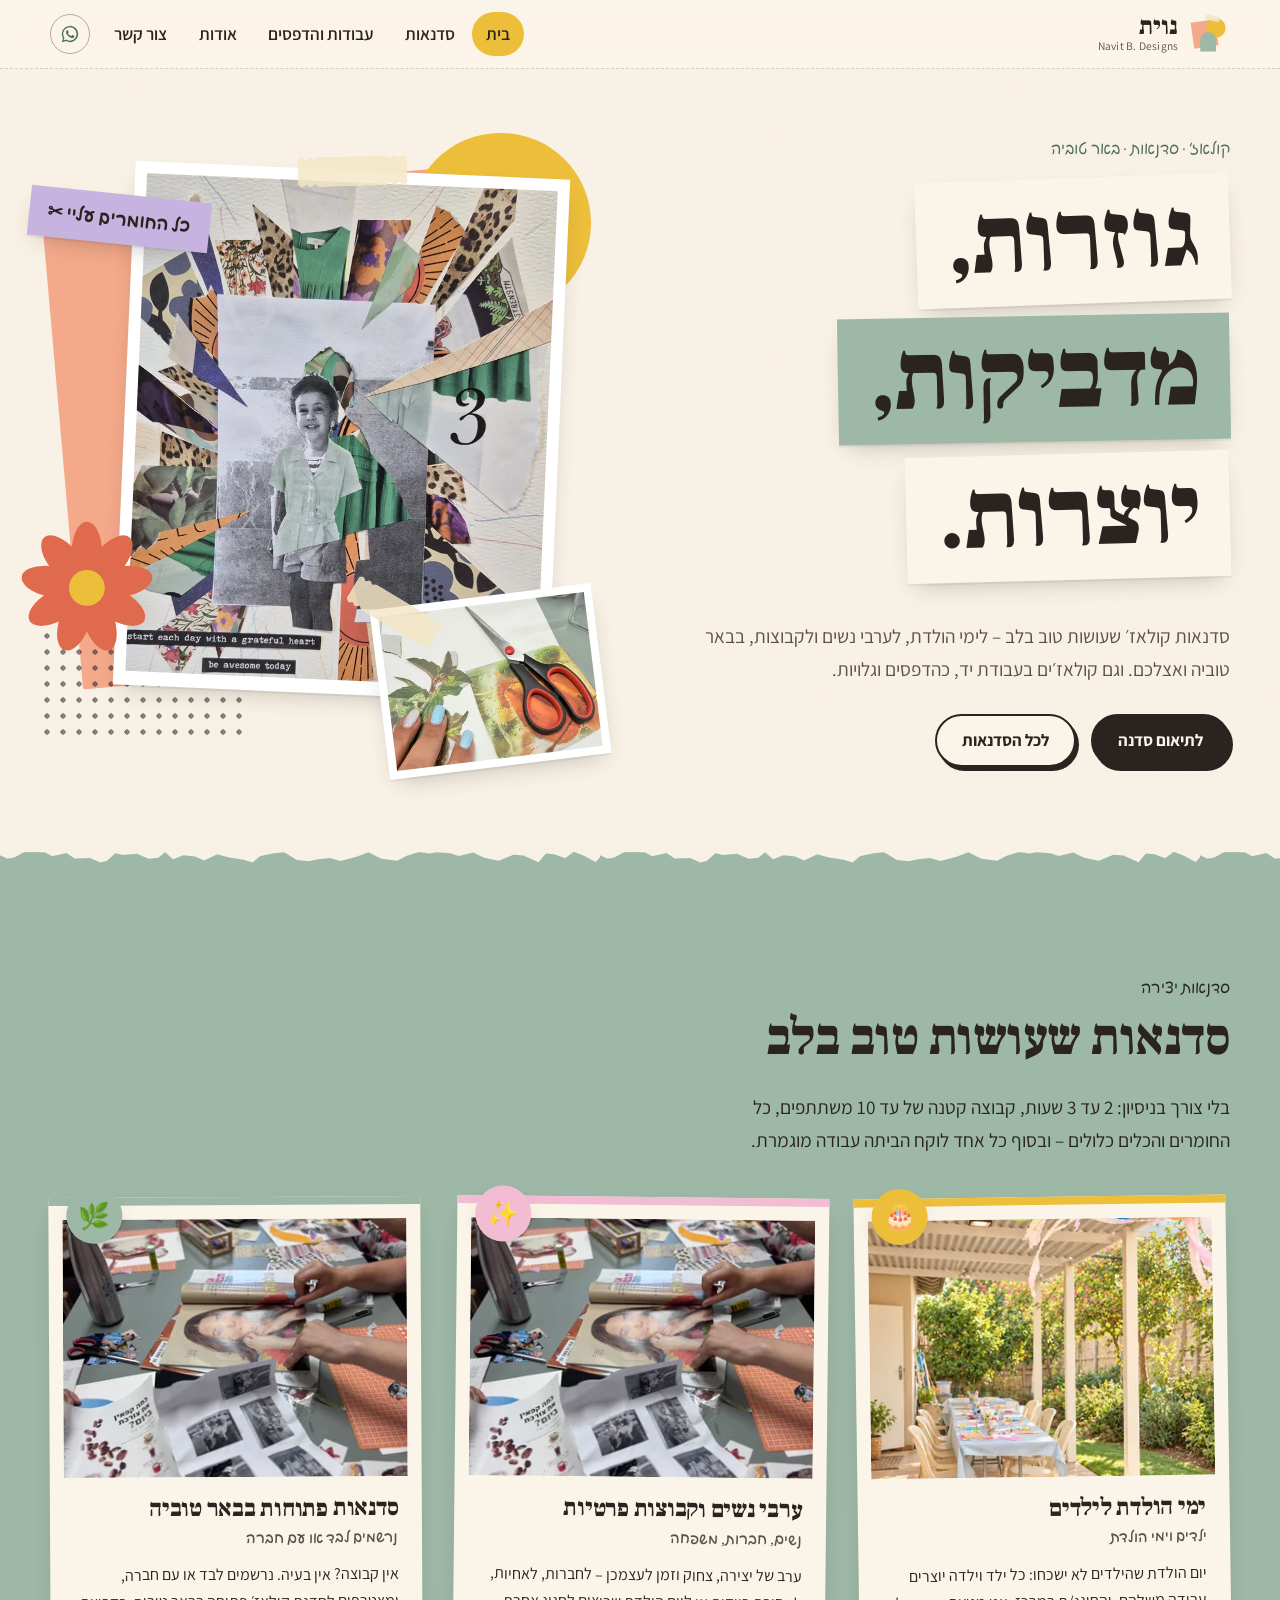
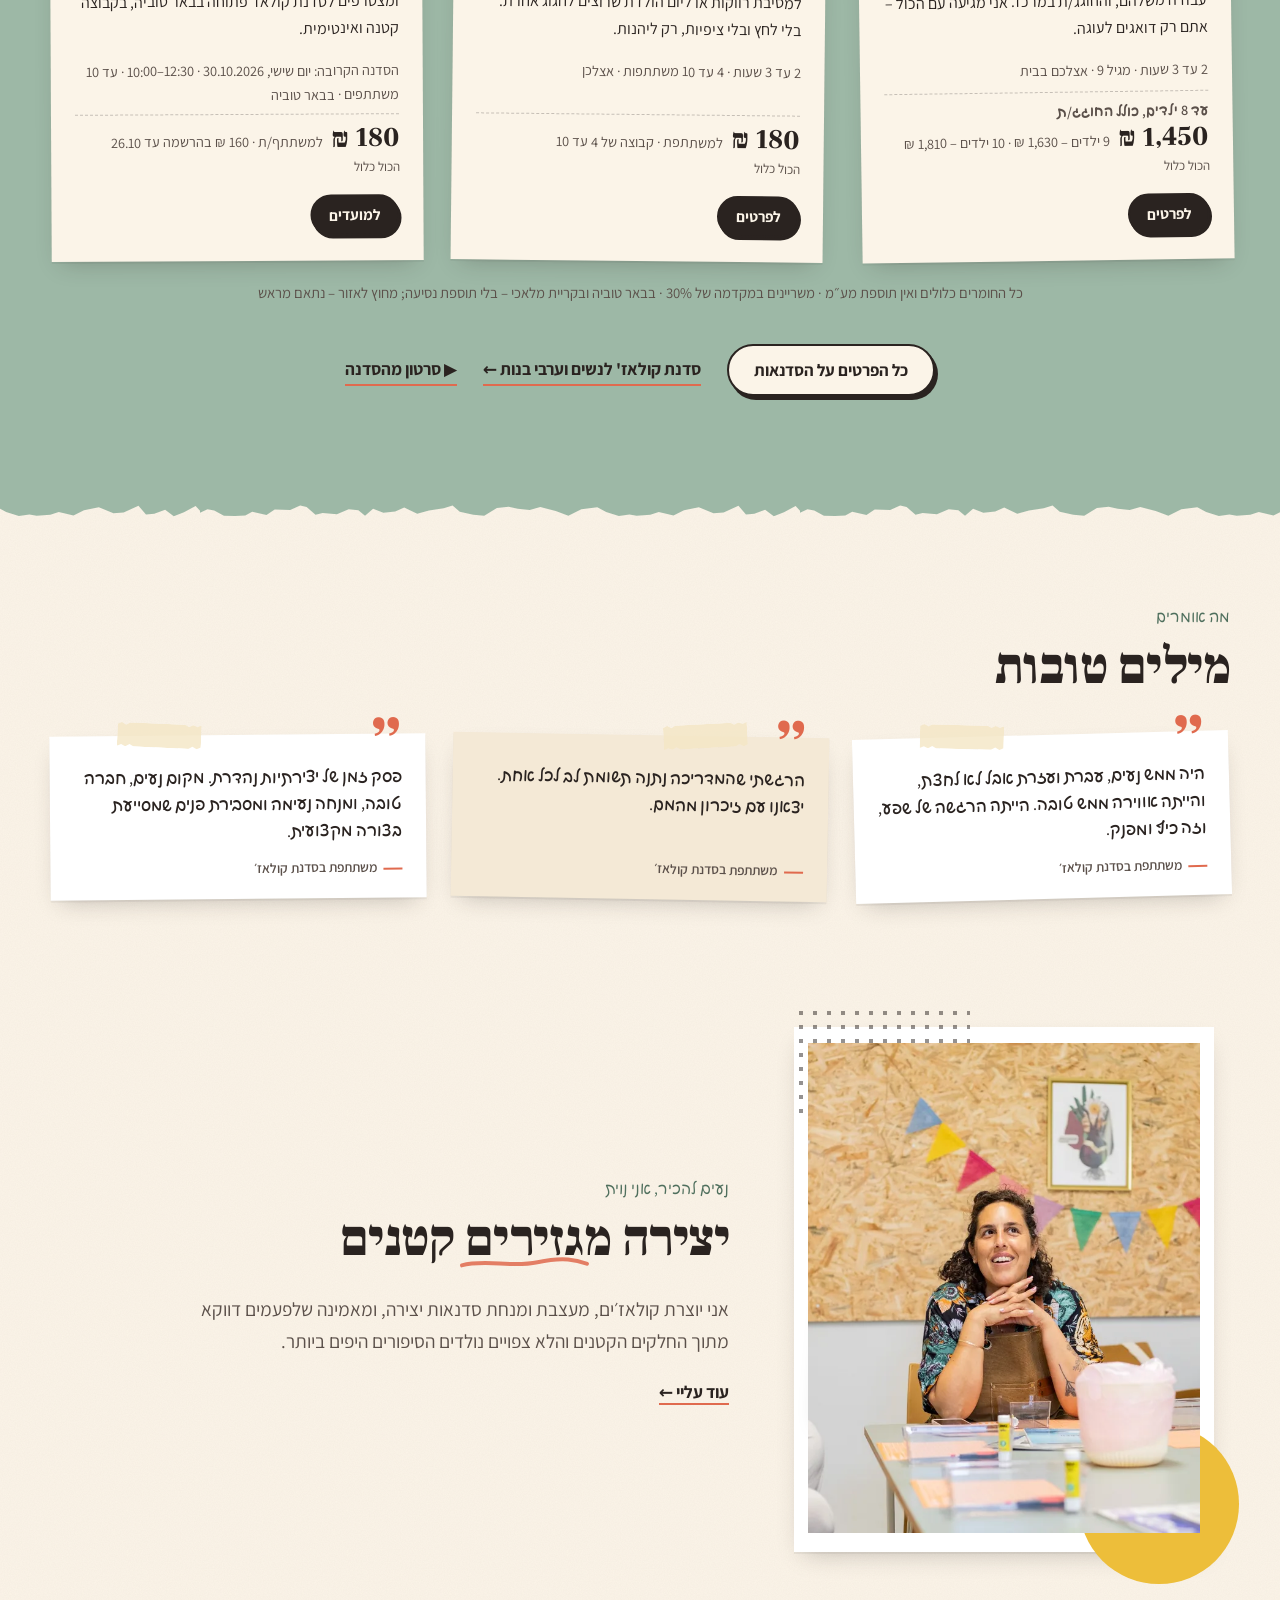
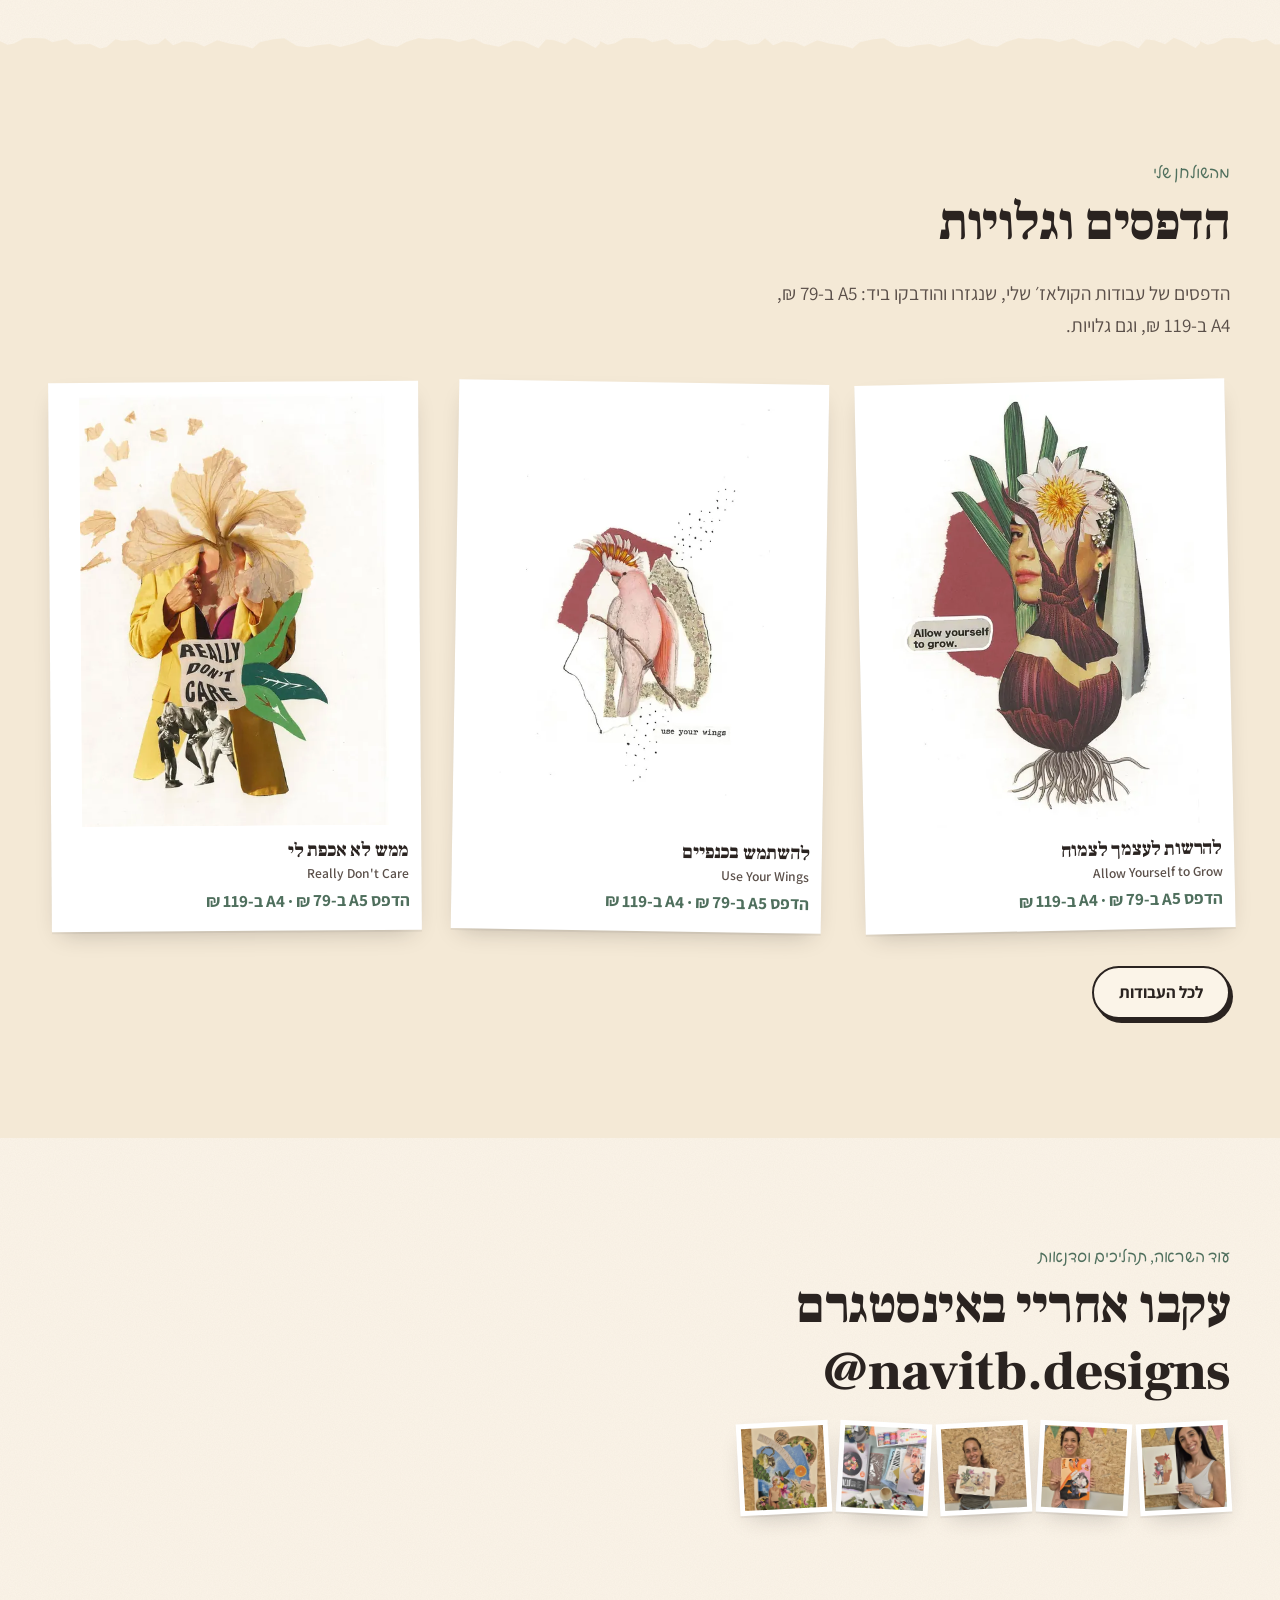
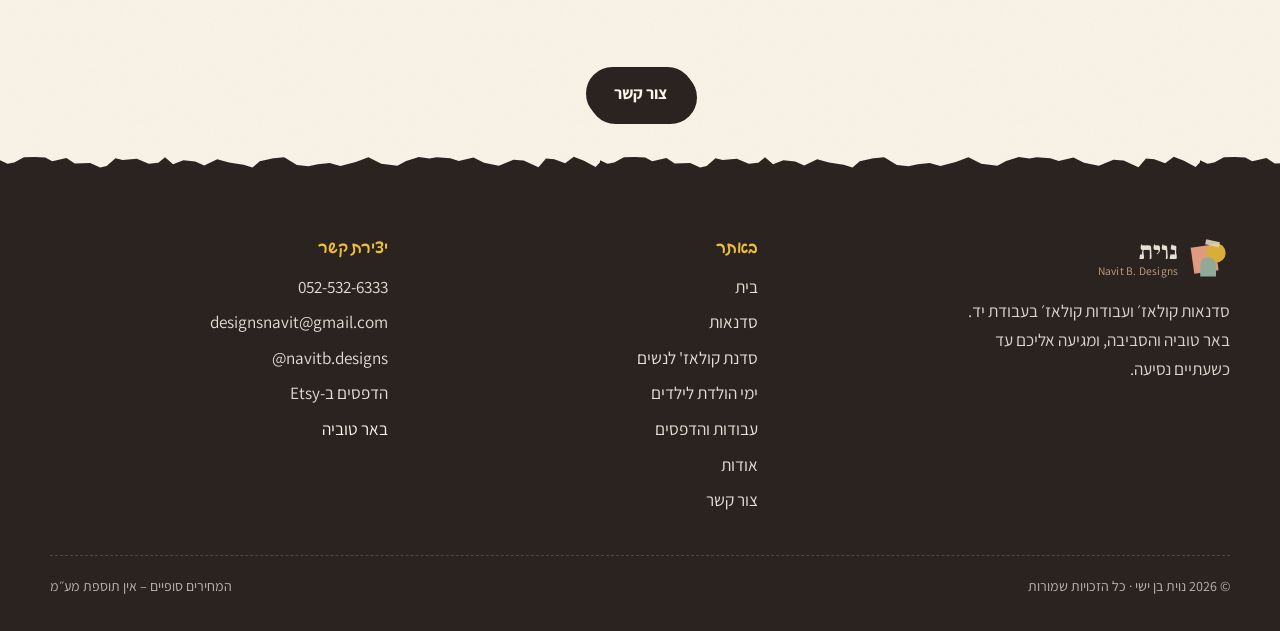
==== index.html @ cd5c0de1 "Workshops hub: remove voucher/how-it-works/testimonials/FAQ/where; breadcrumbs; slim index contact; " ====
<!doctype html>
<html lang="he" dir="rtl">
<head>
  <meta charset="utf-8">
  <meta name="viewport" content="width=device-width, initial-scale=1">
  <title>נוית – סדנאות קולאז׳ וקולאז׳ים בעבודת יד | באר טוביה</title>
  <meta name="description" content="סדנאות קולאז׳ לימי הולדת (מגיל 9), לערבי נשים ולקבוצות – בבאר טוביה או אצלכם, עד כשעתיים נסיעה. כל החומרים כלולים. וגם הדפסים של קולאז׳ים בעבודת יד.">
  <link rel="canonical" href="https://navitdesigns.co.il/">
  <meta name="theme-color" content="#FBF4E8">
  <meta property="og:type" content="website">
  <meta property="og:locale" content="he_IL">
  <meta property="og:site_name" content="נוית – Navit B. Designs">
  <meta property="og:title" content="נוית – סדנאות קולאז׳ וקולאז׳ים בעבודת יד | באר טוביה">
  <meta property="og:description" content="סדנאות קולאז׳ לימי הולדת (מגיל 9), לערבי נשים ולקבוצות – בבאר טוביה או אצלכם, עד כשעתיים נסיעה. כל החומרים כלולים. וגם הדפסים של קולאז׳ים בעבודת יד.">
  <meta property="og:url" content="https://navitdesigns.co.il/">
  <meta property="og:image" content="https://navitdesigns.co.il/images/og-workshops.jpg">
  <meta property="og:image:width" content="1200">
  <meta property="og:image:height" content="630">
  <meta property="og:image:alt" content="סדנת קולאז׳ של נוית">
  <meta name="twitter:card" content="summary_large_image">
  <meta name="twitter:title" content="נוית – סדנאות קולאז׳ וקולאז׳ים בעבודת יד | באר טוביה">
  <meta name="twitter:description" content="סדנאות קולאז׳ לימי הולדת (מגיל 9), לערבי נשים ולקבוצות – בבאר טוביה או אצלכם, עד כשעתיים נסיעה. כל החומרים כלולים. וגם הדפסים של קולאז׳ים בעבודת יד.">
  <meta name="twitter:image" content="https://navitdesigns.co.il/images/og-workshops.jpg">
  <link rel="icon" href="images/ui/favicon.svg" type="image/svg+xml">
  <link rel="icon" href="images/ui/favicon-32.png" type="image/png" sizes="32x32">
  <link rel="apple-touch-icon" href="images/ui/apple-touch-icon.png">
  <script>document.documentElement.className+=" js"</script>
  <link rel="preload" href="fonts/frank-ruhl-libre-hebrew-c75011.woff2" as="font" type="font/woff2" crossorigin>
  <link rel="preload" href="fonts/assistant-hebrew-27533b.woff2" as="font" type="font/woff2" crossorigin>
  <link rel="preload" as="image" type="image/webp" imagesrcset="images/workshops/women-workshop-action-480.webp 480w, images/workshops/women-workshop-action-800.webp 800w, images/workshops/women-workshop-action.webp 1080w" imagesizes="(max-width:880px) 80vw, 460px" fetchpriority="high">
  <link rel="stylesheet" href="styles.css">
  <script type="application/ld+json">{"@context":"https://schema.org","@graph":[{"@type":"LocalBusiness","@id":"https://navitdesigns.co.il/#business","name":"נוית – סדנאות קולאז׳ ויצירות בעבודת יד","alternateName":"Navit B. Designs","description":"סדנאות קולאז׳ לימי הולדת, לערבי נשים, לקבוצות ולארגונים, והדפסים של קולאז׳ים בעבודת יד. באר טוביה והסביבה.","url":"https://navitdesigns.co.il/","image":["https://navitdesigns.co.il/images/og-workshops.jpg","https://navitdesigns.co.il/images/og-image.jpg"],"logo":"https://navitdesigns.co.il/images/ui/apple-touch-icon.png","telephone":"+972525326333","email":"designsnavit@gmail.com","priceRange":"79 עד 1,810 ₪","currenciesAccepted":"ILS","address":{"@type":"PostalAddress","addressLocality":"באר טוביה","addressCountry":"IL"},"areaServed":[{"@type":"City","name":"באר טוביה"},{"@type":"City","name":"קריית מלאכי"},{"@type":"City","name":"אשדוד"},{"@type":"City","name":"גדרה"},{"@type":"City","name":"רחובות"}],"sameAs":["https://www.instagram.com/navitb.designs/","https://www.etsy.com/il-en/shop/NaviNavit"],"founder":{"@id":"https://navitdesigns.co.il/#navit"},"knowsLanguage":"he","hasOfferCatalog":{"@type":"OfferCatalog","name":"סדנאות קולאז׳","itemListElement":[{"@type":"Offer","itemOffered":{"@id":"https://navitdesigns.co.il/birthday.html#service"}},{"@type":"Offer","itemOffered":{"@id":"https://navitdesigns.co.il/women.html#service"}},{"@type":"Offer","itemOffered":{"@id":"https://navitdesigns.co.il/workshops.html#open-service"}},{"@type":"Offer","itemOffered":{"@id":"https://navitdesigns.co.il/workshops.html#orgs-service"}}]}},{"@type":"Person","@id":"https://navitdesigns.co.il/#navit","name":"נוית בן ישי","alternateName":"Navit ben Yishay","jobTitle":"אמנית קולאז׳ ומנחת סדנאות","worksFor":{"@id":"https://navitdesigns.co.il/#business"},"url":"https://navitdesigns.co.il/about.html","image":"https://navitdesigns.co.il/images/about/navit-portrait.jpg","alumniOf":{"@type":"CollegeOrUniversity","name":"HIT – המכון הטכנולוגי חולון"},"sameAs":["https://www.instagram.com/navitb.designs/","https://www.etsy.com/il-en/shop/NaviNavit"],"knowsAbout":["קולאז׳ אנלוגי","קולאז׳ בעבודת יד","סדנאות יצירה"],"address":{"@type":"PostalAddress","addressLocality":"באר טוביה","addressCountry":"IL"}},{"@type":"WebSite","@id":"https://navitdesigns.co.il/#website","url":"https://navitdesigns.co.il/","name":"נוית – סדנאות קולאז׳","inLanguage":"he","publisher":{"@id":"https://navitdesigns.co.il/#business"}}]}</script>
</head><body>
<a class="skip" href="#main">דילוג לתוכן</a>
<header class="site-header"><div class="wrap">
  <a class="logo" href="index.html"><svg class="logo-mark" viewBox="0 0 48 48" aria-hidden="true" focusable="false"><rect x="5" y="9" width="28" height="30" fill="#F4A98A" transform="rotate(-8 19 24)"/><circle cx="32" cy="17" r="11" fill="#EDBE3A"/><path d="M14 44V31a9 9 0 0 1 18 0v13z" fill="#9DB8A6"/><rect x="20" y="3" width="16" height="6" fill="rgba(244,231,198,.9)" transform="rotate(12 28 6)"/></svg><span class="logo-text">נוית<small>Navit B. Designs</small></span></a>
  <button class="menu-btn" type="button" aria-label="פתיחת תפריט" aria-expanded="false" aria-controls="nav"><span></span><span></span><span></span></button>
  <nav class="nav" id="nav" aria-label="ניווט ראשי">
    <a href="index.html" aria-current="page">בית</a>
    <a href="workshops.html">סדנאות</a>
    <a href="shop.html">עבודות והדפסים</a>
    <a href="about.html">אודות</a>
    <a href="contact.html">צור קשר</a>
    <a class="nav-wa" href="https://wa.me/972525326333?text=%D7%94%D7%99%D7%99%20%D7%A0%D7%95%D7%99%D7%AA%2C%20%D7%90%D7%A9%D7%9E%D7%97%20%D7%9C%D7%A4%D7%A8%D7%98%D7%99%D7%9D" target="_blank" rel="noopener" aria-label="וואטסאפ"><svg viewBox="0 0 32 32" aria-hidden="true" focusable="false"><path fill="currentColor" d="M16 3a13 13 0 0 0-11.2 19.6L3 29l6.6-1.7A13 13 0 1 0 16 3zm0 23.7c-2 0-4-.6-5.7-1.6l-.4-.2-3.9 1 1-3.8-.3-.4A10.7 10.7 0 1 1 16 26.7zm5.9-8c-.3-.2-1.9-.9-2.2-1s-.5-.2-.7.2-.8 1-1 1.2-.4.2-.7 0a8.8 8.8 0 0 1-4.4-3.8c-.3-.6.3-.5 1-1.7.1-.2 0-.4 0-.6l-1-2.4c-.3-.6-.5-.5-.7-.5h-.6a1.2 1.2 0 0 0-.9.4 3.7 3.7 0 0 0-1.1 2.7 6.4 6.4 0 0 0 1.3 3.4 14.7 14.7 0 0 0 5.6 5c2.1.9 2.9 1 4 .8.6-.1 1.9-.8 2.2-1.6s.3-1.4.2-1.6-.3-.2-.6-.4z"/></svg><span class="nav-wa-label">וואטסאפ</span></a>
  </nav>
</div></header>
<main id="main">

<section class="hero">
  <div class="wrap hero-grid">
    <div>
      <span class="kicker">קולאז׳ · סדנאות · באר טוביה</span>
      <h1><span class="cutout">גוזרות,</span><br><span class="cutout">מדביקות,</span><br><span class="cutout">יוצרות.</span><span class="sr-only"> – סדנאות קולאז׳ ויצירות בעבודת יד בבאר טוביה</span></h1>
      <p class="lead">סדנאות קולאז׳ שעושות טוב בלב – לימי הולדת, לערבי נשים ולקבוצות, בבאר טוביה ואצלכם. וגם קולאז׳ים בעבודת יד, כהדפסים וגלויות.</p>
      <div class="hero-ctas">
        <a class="btn" href="contact.html">לתיאום סדנה</a>
        <a class="btn btn-light" href="workshops.html">לכל הסדנאות</a>
      </div>
    </div>
    <div class="hero-art" aria-hidden="true">
      <span class="shape s-peach"></span><span class="shape s-circle"></span><span class="shape s-dots"></span>
      <div class="photo tape"><picture><source type="image/webp" srcset="images/photos/workshop-20-480.webp 384w, images/photos/workshop-20-800.webp 640w, images/photos/workshop-20.webp 1280w" sizes="(max-width:880px) 80vw, 460px"><img src="images/photos/workshop-20.webp" width="1280" height="1600" alt="קולאז׳ שנוצר בסדנה עם צילום ילדות וגזירי מגזינים" style="object-position:50% 30%" decoding="async" fetchpriority="high"></picture></div>
      <div class="photo2 tape tape-corner"><picture><source type="image/webp" srcset="images/photos/workshop-05-480.webp 360w, images/photos/workshop-05-800.webp 600w, images/photos/workshop-05.webp 1200w" sizes="220px"><img src="images/photos/workshop-05.webp" width="1200" height="1600" alt="" style="object-position:50% 50%" loading="lazy" decoding="async"></picture></div>
      <span class="note">כל החומרים עליי ✂</span>
      <svg class="flower" viewBox="0 0 100 100" aria-hidden="true" focusable="false"><g fill="#E06A4E"><ellipse cx="50" cy="24" rx="11" ry="22" transform="rotate(0 50 50)"/><ellipse cx="50" cy="24" rx="11" ry="22" transform="rotate(40 50 50)"/><ellipse cx="50" cy="24" rx="11" ry="22" transform="rotate(80 50 50)"/><ellipse cx="50" cy="24" rx="11" ry="22" transform="rotate(120 50 50)"/><ellipse cx="50" cy="24" rx="11" ry="22" transform="rotate(160 50 50)"/><ellipse cx="50" cy="24" rx="11" ry="22" transform="rotate(200 50 50)"/><ellipse cx="50" cy="24" rx="11" ry="22" transform="rotate(240 50 50)"/><ellipse cx="50" cy="24" rx="11" ry="22" transform="rotate(280 50 50)"/><ellipse cx="50" cy="24" rx="11" ry="22" transform="rotate(320 50 50)"/></g><circle cx="50" cy="50" r="13" fill="#EDBE3A"/></svg>
    </div>
  </div>
</section>

<section class="band-sage torn-top torn-bottom" aria-labelledby="ws-h">
  <div class="wrap">
    <div class="section-head">
      <span class="kicker kicker-ink">סדנאות יצירה</span>
      <h2 id="ws-h">סדנאות שעושות טוב בלב</h2>
      <p class="lead lead-ink">בלי צורך בניסיון: 2 עד 3 שעות, קבוצה קטנה של עד 10 משתתפים, כל החומרים והכלים כלולים – ובסוף כל אחד לוקח הביתה עבודה מוגמרת.</p>
    </div>
    <div class="ws-grid">
    <article class="ws-card reveal c-mustard" id="ws-kids">
      <span class="icon" aria-hidden="true">🎂</span>
      <div class="ws-img"><picture><source type="image/webp" srcset="images/photos/birthday-garden-480.webp 360w, images/photos/birthday-garden-800.webp 600w, images/photos/birthday-garden.webp 1086w" sizes="(max-width:980px) 92vw, 360px"><img src="images/photos/birthday-garden.webp" width="1086" height="1448" alt="שולחן יום הולדת ערוך בחצר עם בלונים, מוכן לסדנת קולאז׳" style="object-position:50% 50%" loading="lazy" decoding="async"></picture></div>
      <div class="ws-body"><h3>ימי הולדת לילדים</h3><div class="aud">ילדים וימי הולדת</div>
        <p>יום הולדת שהילדים לא ישכחו: כל ילד וילדה יוצרים עבודה משלהם, והחוגג/ת במרכז. אני מגיעה עם הכול – אתם רק דואגים לעוגה.</p>
        <div class="meta">2 עד 3 שעות · מגיל 9 · אצלכם בבית</div>
        <div class="price"><span class="pkg">עד 8 ילדים, כולל החוגג/ת</span><b>1,450 ₪</b><small>9 ילדים – 1,630 ₪ · 10 ילדים – 1,810 ₪</small><span class="final">הכול כלול</span></div>
        <div class="ws-actions"><a class="btn btn-sm" href="birthday.html">לפרטים</a></div>
      </div>
    </article>
    <article class="ws-card reveal c-pink" id="ws-women">
      <span class="icon" aria-hidden="true">✨</span>
      <div class="ws-img"><picture><source type="image/webp" srcset="images/photos/workshop-15-480.webp 360w, images/photos/workshop-15-800.webp 600w, images/photos/workshop-15.webp 1200w" sizes="(max-width:980px) 92vw, 360px"><img src="images/photos/workshop-15.webp" width="1200" height="1600" alt="ידיים רבות עובדות יחד סביב שולחן הסדנה" style="object-position:50% 50%" loading="lazy" decoding="async"></picture></div>
      <div class="ws-body"><h3>ערבי נשים וקבוצות פרטיות</h3><div class="aud">נשים, חברות, משפחה</div>
        <p>ערב של יצירה, צחוק וזמן לעצמכן – לחברות, לאחיות, למסיבת רווקות או ליום הולדת שרוצים לחגוג אחרת. בלי לחץ ובלי ציפיות, רק ליהנות.</p>
        <div class="meta">2 עד 3 שעות · 4 עד 10 משתתפות · אצלכן</div>
        <div class="price"><b>180 ₪</b><small>למשתתפת · קבוצה של 4 עד 10</small><span class="final">הכול כלול</span></div>
        <div class="ws-actions"><a class="btn btn-sm" href="women.html">לפרטים</a></div>
      </div>
    </article>
    <article class="ws-card reveal c-sage" id="ws-open">
      <span class="icon" aria-hidden="true">🌿</span>
      <div class="ws-img"><picture><source type="image/webp" srcset="images/photos/workshop-15-480.webp 360w, images/photos/workshop-15-800.webp 600w, images/photos/workshop-15.webp 1200w" sizes="(max-width:980px) 92vw, 360px"><img src="images/photos/workshop-15.webp" width="1200" height="1600" alt="ידיים רבות עובדות יחד סביב שולחן הסדנה" style="object-position:50% 50%" loading="lazy" decoding="async"></picture></div>
      <div class="ws-body"><h3>סדנאות פתוחות בבאר טוביה</h3><div class="aud">נרשמים לבד או עם חברה</div>
        <p>אין קבוצה? אין בעיה. נרשמים לבד או עם חברה, ומצטרפים לסדנת קולאז׳ פתוחה בבאר טוביה, בקבוצה קטנה ואינטימית.</p>
        <div class="meta">הסדנה הקרובה: יום שישי, 30.10.2026 · <span dir="ltr">10:00–12:30</span> · עד 10 משתתפים · בבאר טוביה</div>
        <div class="price"><b>180 ₪</b><small>למשתתף/ת · 160 ₪ בהרשמה עד 26.10</small><span class="final">הכול כלול</span></div>
        <div class="ws-actions"><a class="btn btn-sm" href="workshops.html#dates">למועדים</a></div>
      </div>
    </article>
    </div>
    <p class="fine lead-ink center">כל החומרים כלולים ואין תוספת מע״מ · משריינים במקדמה של 30% · בבאר טוביה ובקריית מלאכי – בלי תוספת נסיעה; מחוץ לאזור – נתאם מראש</p>
    <p class="center-cta"><a class="btn btn-light" href="workshops.html">כל הפרטים על הסדנאות</a> <a class="link" href="women.html">סדנת קולאז' לנשים וערבי בנות ←</a> <a class="link" href="workshops.html#video">▶ סרטון מהסדנה</a></p>
  </div>
</section>

<section class="quotes-sec" aria-labelledby="quotes-h"><div class="wrap"><div class="section-head"><span class="kicker">מה אומרים</span><h2 id="quotes-h">מילים טובות</h2></div>
  <div class="quotes"><figure class="quote reveal"><blockquote><p>היה ממש נעים, עברת ועזרת אבל לא לחצת, והייתה אווירה ממש טובה. הייתה הרגשה של שפע, וזה כיף ומפנק.</p></blockquote><figcaption>משתתפת בסדנת קולאז׳</figcaption></figure><figure class="quote reveal"><blockquote><p>הרגשתי שהמדריכה נתנה תשומת לב לכל אחת. יצאנו עם זיכרון מהמם.</p></blockquote><figcaption>משתתפת בסדנת קולאז׳</figcaption></figure><figure class="quote reveal"><blockquote><p>פסק זמן של יצירתיות נהדרת. מקום נעים, חברה טובה, ומנחה נעימה ומסבירת פנים שמסייעת בצורה מקצועית.</p></blockquote><figcaption>משתתפת בסדנת קולאז׳</figcaption></figure></div></div></section>

<section aria-labelledby="about-h">
  <div class="wrap about-grid">
    <div class="portrait has-art reveal"><i class="p-dots"></i><i class="p-cut"></i><picture><source type="image/webp" srcset="images/about/navit-portrait-workshop-480.webp 384w, images/about/navit-portrait-workshop-800.webp 640w, images/about/navit-portrait-workshop.webp 853w" sizes="(max-width:880px) 80vw, 400px"><img src="images/about/navit-portrait-workshop.webp" width="853" height="1066" alt="נוית בן ישי, אמנית קולאז׳ ומנחת סדנאות, מחייכת ליד שולחן הסדנה" style="object-position:50% 30%" loading="lazy" decoding="async"></picture></div>
    <div class="reveal">
      <span class="kicker">נעים להכיר, אני נוית</span>
      <h2 id="about-h">יצירה מ<span class="scribble">גזירים</span> קטנים</h2>
      <p class="lead">אני יוצרת קולאז׳ים, מעצבת ומנחת סדנאות יצירה, ומאמינה שלפעמים דווקא מתוך החלקים הקטנים והלא צפויים נולדים הסיפורים היפים ביותר.</p>
      <a class="link" href="about.html">עוד עליי ←</a>
    </div>
  </div>
</section>

<section class="band torn-top" aria-labelledby="works-h">
  <div class="wrap">
    <div class="section-head">
      <span class="kicker">מהשולחן שלי</span>
      <h2 id="works-h">הדפסים וגלויות</h2>
      <p class="lead">הדפסים של עבודות הקולאז׳ שלי, שנגזרו והודבקו ביד: <span class="pp">A5 ב-79 ₪</span>, <span class="pp">A4 ב-119 ₪</span>, וגם גלויות.</p>
    </div>
    <div class="works-grid">
      <a class="work reveal" href="images/works/allow-yourself-to-grow.jpg" data-i="0" aria-haspopup="dialog">
        <div class="work-img"><picture><source type="image/webp" srcset="images/works/allow-yourself-to-grow-480.webp 480w, images/works/allow-yourself-to-grow-800.webp 800w, images/works/allow-yourself-to-grow.webp 981w" sizes="(max-width:600px) 44vw, (max-width:900px) 45vw, 360px"><img src="images/works/allow-yourself-to-grow.jpg" width="981" height="1400" alt="קולאז׳ בעבודת יד של נוית – „להרשות לעצמך לצמוח“ (Allow Yourself to Grow)" loading="lazy" decoding="async"></picture></div>
        <div class="work-meta"><h3 class="work-title">להרשות לעצמך לצמוח</h3><span class="work-en" dir="ltr" lang="en">Allow Yourself to Grow</span>
          <span class="work-price">הדפס <span class="pp">A5 ב-79 ₪</span> · <span class="pp">A4 ב-119 ₪</span></span></div>
      </a>
      <a class="work reveal" href="images/works/use-your-wings.jpg" data-i="1" aria-haspopup="dialog">
        <div class="work-img"><picture><source type="image/webp" srcset="images/works/use-your-wings-480.webp 480w, images/works/use-your-wings-800.webp 800w, images/works/use-your-wings.webp 999w" sizes="(max-width:600px) 44vw, (max-width:900px) 45vw, 360px"><img src="images/works/use-your-wings.jpg" width="999" height="1400" alt="קולאז׳ בעבודת יד של נוית – „להשתמש בכנפיים“ (Use Your Wings)" loading="lazy" decoding="async"></picture></div>
        <div class="work-meta"><h3 class="work-title">להשתמש בכנפיים</h3><span class="work-en" dir="ltr" lang="en">Use Your Wings</span>
          <span class="work-price">הדפס <span class="pp">A5 ב-79 ₪</span> · <span class="pp">A4 ב-119 ₪</span></span></div>
      </a>
      <a class="work reveal" href="images/works/really-dont-care.jpg" data-i="2" aria-haspopup="dialog">
        <div class="work-img"><picture><source type="image/webp" srcset="images/works/really-dont-care-480.webp 480w, images/works/really-dont-care-800.webp 800w, images/works/really-dont-care.webp 994w" sizes="(max-width:600px) 44vw, (max-width:900px) 45vw, 360px"><img src="images/works/really-dont-care.jpg" width="994" height="1400" alt="קולאז׳ בעבודת יד של נוית – „ממש לא אכפת לי“ (Really Don&#39;t Care)" loading="lazy" decoding="async"></picture></div>
        <div class="work-meta"><h3 class="work-title">ממש לא אכפת לי</h3><span class="work-en" dir="ltr" lang="en">Really Don&#39;t Care</span>
          <span class="work-price">הדפס <span class="pp">A5 ב-79 ₪</span> · <span class="pp">A4 ב-119 ₪</span></span></div>
      </a>
    </div>
    <p class="cta-row"><a class="btn btn-light" href="shop.html">לכל העבודות</a></p>
  </div>
</section>

<section aria-labelledby="ig-h">
  <div class="wrap ig">
    <div>
      <span class="kicker">עוד השראה, תהליכים וסדנאות</span>
      <h2 id="ig-h" style="margin-bottom:.2em">עקבו אחריי באינסטגרם</h2>
      <a class="ig-handle" href="https://www.instagram.com/navitb.designs/" target="_blank" rel="noopener">@navitb.designs</a>
      <div class="ig-strip" aria-hidden="true"><div><img src="images/photos/workshop-01-480.webp" alt="" width="92" height="92" loading="lazy" decoding="async"></div><div><img src="images/photos/workshop-21-480.webp" alt="" width="92" height="92" loading="lazy" decoding="async"></div><div><img src="images/photos/workshop-12-480.webp" alt="" width="92" height="92" loading="lazy" decoding="async"></div><div><img src="images/photos/workshop-09-480.webp" alt="" width="92" height="92" loading="lazy" decoding="async"></div><div><img src="images/photos/workshop-22-480.webp" alt="" width="92" height="92" loading="lazy" decoding="async"></div></div>
    </div>
  </div>
</section>

</main>
<p class="fine center" style="padding-block:2rem"><a class="btn" href="contact.html">צור קשר</a></p>
<script type="application/json" id="works-data">[{"t":"להרשות לעצמך לצמוח","en":"Allow Yourself to Grow","d":"אישה שהופכת לפרח לבן גדול, עם שורשים שיורדים מפקעת אדומה. תזכורת שאפשר להיות מושרשים ולפרוח בו־זמנית.","m":"תצלום וינטג׳, איור בוטני של פרח, צבעי מים","alt":"קולאז׳ בעבודת יד של נוית – „להרשות לעצמך לצמוח“ (Allow Yourself to Grow)","src":"images/works/allow-yourself-to-grow.jpg","set":"images/works/allow-yourself-to-grow-480.webp 480w, images/works/allow-yourself-to-grow-800.webp 800w, images/works/allow-yourself-to-grow.webp 981w","w":981,"h":1400},{"t":"להשתמש בכנפיים","en":"Use Your Wings","d":"קקדו ורוד על ענף, בין גזרי צבעי מים בבורדו ובירוק מרווה. דחיפה עדינה לפרוש כנפיים.","m":"איור ציפור, צבעי מים, נייר","alt":"קולאז׳ בעבודת יד של נוית – „להשתמש בכנפיים“ (Use Your Wings)","src":"images/works/use-your-wings.jpg","set":"images/works/use-your-wings-480.webp 480w, images/works/use-your-wings-800.webp 800w, images/works/use-your-wings.webp 999w","w":999,"h":1400},{"t":"ממש לא אכפת לי","en":"Really Don't Care","d":"אישה בבגד צהוב, הפנים מוסתרות מאחורי פרחים מיובשים ועלים טרופיים. חגיגה של שחרור מדעות של אחרים.","m":"תצלום, פרחים מיובשים, עלים טרופיים, נייר וינטג׳","alt":"קולאז׳ בעבודת יד של נוית – „ממש לא אכפת לי“ (Really Don't Care)","src":"images/works/really-dont-care.jpg","set":"images/works/really-dont-care-480.webp 480w, images/works/really-dont-care-800.webp 800w, images/works/really-dont-care.webp 994w","w":994,"h":1400},{"t":"לסמוך על הרעיונות המשוגעים","en":"Trust Your Crazy Ideas","d":"ילדה וינטג׳ מאושרת מחזיקה זוג נעליים ענקיות. הזמנה קטנה לקחת סיכון יצירתי.","m":"תצלום וינטג׳, נייר צבעוני קרוע, קבלות ונייר וינטג׳","alt":"קולאז׳ בעבודת יד של נוית – „לסמוך על הרעיונות המשוגעים“ (Trust Your Crazy Ideas)","src":"images/works/trust-your-crazy-ideas.jpg","set":"images/works/trust-your-crazy-ideas-480.webp 480w, images/works/trust-your-crazy-ideas-800.webp 800w, images/works/trust-your-crazy-ideas.webp 986w","w":986,"h":1400},{"t":"איזה חיים יפים","en":"What a Beautiful Life","d":"אישה צעירה לצד איורי פטריות וינטג׳ ובול דואר ישן, בגוונים טבעיים. היופי שביומיום.","m":"תצלום, איורי פטריות וינטג׳, בול דואר ישן, צבעי מים","alt":"קולאז׳ בעבודת יד של נוית – „איזה חיים יפים“ (What a Beautiful Life)","src":"images/works/what-a-beautiful-life.jpg","set":"images/works/what-a-beautiful-life-480.webp 480w, images/works/what-a-beautiful-life-800.webp 800w, images/works/what-a-beautiful-life.webp 1004w","w":1004,"h":1400},{"t":"להתחיל לעשות את מה שאוהבים","en":"Start Doing Things You Love","d":"אישה בשמלה ירוקה צועדת על נייר משבצות, בין דבורים ופרחים. דחיפה ברורה להפסיק לחכות.","m":"תצלום וינטג׳, נייר משבצות, איורי דבורים ופרחים, צבעי מים","alt":"קולאז׳ בעבודת יד של נוית – „להתחיל לעשות את מה שאוהבים“ (Start Doing Things You Love)","src":"images/works/start-doing-things-you-love.jpg","set":"images/works/start-doing-things-you-love-480.webp 480w, images/works/start-doing-things-you-love-800.webp 800w, images/works/start-doing-things-you-love.webp 1053w","w":1053,"h":1400},{"t":"רגעים נפלאים","en":"Wonderful Moments","d":"דמות וינטג׳ עם ראש של עלה־פרח, יושבת על חצי עיגול שנגזר ממפה ישנה. על האטה ועל לשים לב לרגע.","m":"תצלום וינטג׳, מפה ישנה, עלים, צבעי מים","alt":"קולאז׳ בעבודת יד של נוית – „רגעים נפלאים“ (Wonderful Moments)","src":"images/works/wonderful-moments.jpg","set":"images/works/wonderful-moments-480.webp 480w, images/works/wonderful-moments-800.webp 800w, images/works/wonderful-moments-1200.webp 1200w, images/works/wonderful-moments.webp 1400w","w":1400,"h":990},{"t":"דברים טובים עומדים לקרות","en":"Good Things Are Going to Happen","d":"ילדה וינטג׳ עם נורה ואיור בוטני, עומדת על פרח לוטוס. קמע קטן להתחלות חדשות.","m":"תצלום וינטג׳, איורים בוטניים, נייר","alt":"קולאז׳ בעבודת יד של נוית – „דברים טובים עומדים לקרות“ (Good Things Are Going to Happen)","src":"images/works/good-things-are-going-to-happen.jpg","set":"images/works/good-things-are-going-to-happen-480.webp 480w, images/works/good-things-are-going-to-happen-800.webp 800w, images/works/good-things-are-going-to-happen.webp 1026w","w":1026,"h":1400},{"t":"לא לשכוח לעוף","en":"Don't Forget to Fly","d":"אישה עם כנפיים של עלי כותרת פוגשת ציפור אקזוטית על רקע שמיים כחולים. תזכורת עליזה לכנפיים שלנו.","m":"תצלום וינטג׳, איורי ציפורים וצמחים, צבעי מים","alt":"קולאז׳ בעבודת יד של נוית – „לא לשכוח לעוף“ (Don't Forget to Fly)","src":"images/works/dont-forget-to-fly.jpg","set":"images/works/dont-forget-to-fly-480.webp 480w, images/works/dont-forget-to-fly-800.webp 800w, images/works/dont-forget-to-fly-1200.webp 1200w, images/works/dont-forget-to-fly.webp 1400w","w":1400,"h":932}]</script>
<footer class="site-footer"><div class="wrap"><div class="foot-grid">
  <div><a class="logo" href="index.html"><svg class="logo-mark" viewBox="0 0 48 48" aria-hidden="true" focusable="false"><rect x="5" y="9" width="28" height="30" fill="#F4A98A" transform="rotate(-8 19 24)"/><circle cx="32" cy="17" r="11" fill="#EDBE3A"/><path d="M14 44V31a9 9 0 0 1 18 0v13z" fill="#9DB8A6"/><rect x="20" y="3" width="16" height="6" fill="rgba(244,231,198,.9)" transform="rotate(12 28 6)"/></svg><span class="logo-text">נוית<small>Navit B. Designs</small></span></a>
    <p class="foot-about">סדנאות קולאז׳ ועבודות קולאז׳ בעבודת יד. באר טוביה והסביבה, ומגיעה אליכם עד כשעתיים נסיעה.</p></div>
  <div><p class="foot-h">באתר</p><ul>
    <li><a href="index.html">בית</a></li>
    <li><a href="workshops.html">סדנאות</a></li>
    <li><a href="women.html">סדנת קולאז' לנשים</a></li>
    <li><a href="birthday.html">ימי הולדת לילדים</a></li>
    <li><a href="shop.html">עבודות והדפסים</a></li>
    <li><a href="about.html">אודות</a></li>
    <li><a href="contact.html">צור קשר</a></li></ul></div>
  <div><p class="foot-h">יצירת קשר</p><ul>
    <li><a href="tel:+972525326333" dir="ltr">052-532-6333</a></li>
    <li><a href="mailto:designsnavit@gmail.com" dir="ltr">designsnavit@gmail.com</a></li>
    <li><a href="https://www.instagram.com/navitb.designs/" target="_blank" rel="noopener" dir="ltr">@navitb.designs</a></li>
    <li><a href="https://www.etsy.com/il-en/shop/NaviNavit" target="_blank" rel="noopener">הדפסים ב-Etsy</a></li>
    <li>באר טוביה</li></ul></div>
</div><div class="fineprint"><span>© 2026 נוית בן ישי · כל הזכויות שמורות</span><span>המחירים סופיים – אין תוספת מע״מ</span></div></div></footer>
<dialog class="modal lightbox" id="work-modal" aria-labelledby="lb-title">
  <button class="modal-close" type="button" aria-label="סגירה">×</button>
  <div class="modal-grid">
    <div class="lb-media">
      <img class="lb-img" src="data:," alt="" width="800" height="1000">
      <button class="lb-nav lb-prev" type="button" aria-label="לעבודה הקודמת">›</button>
      <button class="lb-nav lb-next" type="button" aria-label="לעבודה הבאה">‹</button>
    </div>
    <div class="modal-body">
      <p class="lb-count" aria-live="polite"></p>
      <h2 id="lb-title" class="lb-title"></h2>
      <p class="work-en lb-en" dir="ltr" lang="en"></p>
      <p class="lb-desc"></p>
      <dl>
        <dt>הדפסים</dt><dd><span class="pp">A5 ב-79 ₪</span> · <span class="pp">A4 ב-119 ₪</span> · וגם גלויה</dd>
        <dt>העבודה</dt><dd class="lb-mat"></dd>
      </dl>
      <div class="lb-actions">
        <a class="btn" href="https://www.etsy.com/il-en/shop/NaviNavit" target="_blank" rel="noopener">Etsy</a>
        <a class="link lb-contact" href="contact.html">לשאלה או הזמנה מיוחדת</a>
      </div>
      <p class="lb-ship">משלוח לכל העולם דרך Etsy</p>
    </div>
  </div>
</dialog>
<script src="main.js" defer></script>
</body>
</html>
---- styles.css ----
/* =====================================================================
   styles.css – העיצוב של האתר. בדרך כלל אין צורך לגעת כאן.
   צבעים: אפשר לשנות בקלות במשתנים למטה (:root).
   הפלטה לקוחה מהסדנה עצמה: השולחן הירוק-מרווה, משטחי החיתוך באפרסק,
   הנייר הוורוד-לילך, הדבקים הצהובים, הכיסאות בגוון קרמל ולוח השעם.
   ===================================================================== */
/* פונטים מאוחסנים מקומית (Google Fonts, רישיון OFL) */
@font-face {
  font-family: 'Assistant';
  font-style: normal;
  font-weight: 400;
  font-display: swap;
  src: url(fonts/assistant-hebrew-27533b.woff2) format('woff2');
  unicode-range: U+0307-0308, U+0590-05FF, U+200C-2010, U+20AA, U+25CC, U+FB1D-FB4F;
}
@font-face {
  font-family: 'Assistant';
  font-style: normal;
  font-weight: 400;
  font-display: swap;
  src: url(fonts/assistant-latin-6cb82b.woff2) format('woff2');
  unicode-range: U+0000-00FF, U+0131, U+0152-0153, U+02BB-02BC, U+02C6, U+02DA, U+02DC, U+0304, U+0308, U+0329, U+2000-206F, U+20AC, U+2122, U+2191, U+2193, U+2212, U+2215, U+FEFF, U+FFFD;
}
@font-face {
  font-family: 'Assistant';
  font-style: normal;
  font-weight: 600;
  font-display: swap;
  src: url(fonts/assistant-hebrew-27533b.woff2) format('woff2');
  unicode-range: U+0307-0308, U+0590-05FF, U+200C-2010, U+20AA, U+25CC, U+FB1D-FB4F;
}
@font-face {
  font-family: 'Assistant';
  font-style: normal;
  font-weight: 600;
  font-display: swap;
  src: url(fonts/assistant-latin-6cb82b.woff2) format('woff2');
  unicode-range: U+0000-00FF, U+0131, U+0152-0153, U+02BB-02BC, U+02C6, U+02DA, U+02DC, U+0304, U+0308, U+0329, U+2000-206F, U+20AC, U+2122, U+2191, U+2193, U+2212, U+2215, U+FEFF, U+FFFD;
}
@font-face {
  font-family: 'Assistant';
  font-style: normal;
  font-weight: 700;
  font-display: swap;
  src: url(fonts/assistant-hebrew-27533b.woff2) format('woff2');
  unicode-range: U+0307-0308, U+0590-05FF, U+200C-2010, U+20AA, U+25CC, U+FB1D-FB4F;
}
@font-face {
  font-family: 'Assistant';
  font-style: normal;
  font-weight: 700;
  font-display: swap;
  src: url(fonts/assistant-latin-6cb82b.woff2) format('woff2');
  unicode-range: U+0000-00FF, U+0131, U+0152-0153, U+02BB-02BC, U+02C6, U+02DA, U+02DC, U+0304, U+0308, U+0329, U+2000-206F, U+20AC, U+2122, U+2191, U+2193, U+2212, U+2215, U+FEFF, U+FFFD;
}
@font-face {
  font-family: 'Frank Ruhl Libre';
  font-style: normal;
  font-weight: 900;
  font-display: swap;
  src: url(fonts/frank-ruhl-libre-hebrew-c75011.woff2) format('woff2');
  unicode-range: U+0307-0308, U+0590-05FF, U+200C-2010, U+20AA, U+25CC, U+FB1D-FB4F;
}
@font-face {
  font-family: 'Frank Ruhl Libre';
  font-style: normal;
  font-weight: 900;
  font-display: swap;
  src: url(fonts/frank-ruhl-libre-latin-8626b1.woff2) format('woff2');
  unicode-range: U+0000-00FF, U+0131, U+0152-0153, U+02BB-02BC, U+02C6, U+02DA, U+02DC, U+0304, U+0308, U+0329, U+2000-206F, U+20AC, U+2122, U+2191, U+2193, U+2212, U+2215, U+FEFF, U+FFFD;
}
@font-face {
  font-family: 'Playpen Sans Hebrew';
  font-style: normal;
  font-weight: 400;
  font-display: swap;
  src: url(fonts/playpen-sans-hebrew-hebrew-d1b939.woff2) format('woff2');
  unicode-range: U+0307-0308, U+0590-05FF, U+200C-2010, U+20AA, U+25CC, U+FB1D-FB4F;
}
@font-face {
  font-family: 'Playpen Sans Hebrew';
  font-style: normal;
  font-weight: 500;
  font-display: swap;
  src: url(fonts/playpen-sans-hebrew-hebrew-d1b939.woff2) format('woff2');
  unicode-range: U+0307-0308, U+0590-05FF, U+200C-2010, U+20AA, U+25CC, U+FB1D-FB4F;
}
@font-face {
  font-family: 'Playpen Sans Hebrew';
  font-style: normal;
  font-weight: 600;
  font-display: swap;
  src: url(fonts/playpen-sans-hebrew-hebrew-d1b939.woff2) format('woff2');
  unicode-range: U+0307-0308, U+0590-05FF, U+200C-2010, U+20AA, U+25CC, U+FB1D-FB4F;
}
:root{
  --paper:#FBF4E8;      /* נייר שמנת – רקע */
  --paper-2:#F4E9D6;    /* נייר כהה מעט */
  --ink:#2A2320;        /* טוש שחור */
  --ink-soft:#5B504A;
  --sage:#9DB8A6;       /* שולחן הסדנה */
  --sage-deep:#4F6F5D;
  --peach:#F4A98A;      /* משטחי החיתוך */
  --coral:#E06A4E;
  --pink:#F2BCD3;       /* נייר ורוד */
  --lilac:#C7B3E0;
  --mustard:#EDBE3A;    /* הדבקים הצהובים */
  --kraft:#D8B48A;      /* לוח השעם */
  --caramel:#B87A45;    /* הכיסאות */
  --tape:rgba(244,231,198,.82);
  --radius:14px;
  --shadow:0 2px 0 rgba(42,35,32,.06), 0 10px 24px -10px rgba(42,35,32,.28);
  --f-display:"Frank Ruhl Libre", "David Libre", serif;
  --f-hand:"Playpen Sans Hebrew", "Assistant", cursive;
  --f-body:"Assistant", "Rubik", system-ui, sans-serif;
  --wrap:1180px;
}
*{box-sizing:border-box}
html{scroll-behavior:smooth;-webkit-text-size-adjust:100%}
body{
  margin:0;font-family:var(--f-body);font-size:1.075rem;line-height:1.7;color:var(--ink);
  background-color:var(--paper);
  background-image:url("data:image/svg+xml,%3Csvg xmlns='http://www.w3.org/2000/svg' width='220' height='220'%3E%3Cfilter id='n'%3E%3CfeTurbulence type='fractalNoise' baseFrequency='.85' numOctaves='2' stitchTiles='stitch'/%3E%3CfeColorMatrix values='0 0 0 0 .35 0 0 0 0 .28 0 0 0 0 .2 0 0 0 .06 0'/%3E%3C/filter%3E%3Crect width='100%25' height='100%25' filter='url(%23n)'/%3E%3C/svg%3E");
}
img{max-width:100%;display:block;height:auto}
a{color:inherit}
:focus-visible{outline:3px solid var(--coral);outline-offset:3px;border-radius:4px}
.wrap{width:min(100% - 2.5rem, var(--wrap));margin-inline:auto}
.sr-only{position:absolute;width:1px;height:1px;overflow:hidden;clip:rect(0 0 0 0);white-space:nowrap}
.skip{position:absolute;inset-inline-start:1rem;top:-4rem;background:var(--ink);color:var(--paper);padding:.5rem 1rem;z-index:100;border-radius:8px}
.skip:focus{top:1rem}

/* ---------- טיפוגרפיה ---------- */
h1,h2,h3{font-family:var(--f-display);font-weight:900;line-height:1.08;margin:0 0 .5em;letter-spacing:-.01em}
h2{font-size:clamp(2rem,4.5vw,3.2rem)}
h3{font-size:1.5rem}
p{margin:0 0 1em}
.hand{font-family:var(--f-hand);font-weight:500}
.kicker{font-family:var(--f-hand);font-size:1rem;color:var(--sage-deep);display:inline-block;margin-bottom:.6rem}
.lead{font-size:1.2rem;color:var(--ink-soft);max-width:60ch}
.scribble{position:relative;display:inline-block;z-index:0}
.scribble::after{content:"";position:absolute;inset-inline:-4%;bottom:-.08em;height:.32em;background:var(--coral);
  -webkit-mask:url(images/ui/scribble.svg) center/100% 100% no-repeat;mask:url(images/ui/scribble.svg) center/100% 100% no-repeat;z-index:-1;opacity:.85}

/* ---------- כפתורים ---------- */
.btn{--bg:var(--ink);--fg:var(--paper);display:inline-flex;align-items:center;gap:.55em;font:700 1.05rem/1 var(--f-body);
  padding:.95em 1.5em;border-radius:999px;background:var(--bg);color:var(--fg);text-decoration:none;border:2px solid var(--ink);
  cursor:pointer;transition:transform .2s ease, box-shadow .2s ease;box-shadow:3px 4px 0 var(--ink)}
.btn:hover{transform:translate(-1px,-2px);box-shadow:5px 6px 0 var(--ink)}
.btn:active{transform:translate(2px,2px);box-shadow:1px 1px 0 var(--ink)}
.btn-light{--bg:var(--paper);--fg:var(--ink)}
.btn-peach{--bg:var(--peach);--fg:var(--ink)}
.btn-sm{font-size:.95rem;padding:.7em 1.1em;box-shadow:2px 3px 0 var(--ink)}
.btn svg{width:1.2em;height:1.2em;flex:none}
.link{font-weight:700;text-decoration:none;border-bottom:2px solid var(--coral)}

/* ---------- כותרת עליונה ---------- */
.site-header{position:sticky;top:0;z-index:50;background:rgba(251,244,232,.9);backdrop-filter:saturate(1.2) blur(8px);border-bottom:1.5px dashed rgba(42,35,32,.18)}
.site-header .wrap{display:flex;align-items:center;justify-content:space-between;gap:1rem;min-height:68px}
.logo{display:flex;align-items:center;gap:.6rem;text-decoration:none}
.logo-mark{width:42px;height:42px;flex:none}
.logo-text{font-family:var(--f-display);font-weight:900;font-size:1.55rem;line-height:1}
.logo-text small{display:block;font:500 .72rem/1.3 var(--f-hand);color:var(--ink-soft);letter-spacing:.02em}
.nav{display:flex;gap:.25rem;align-items:center}
.nav a{text-decoration:none;font-weight:600;padding:.45em .8em;border-radius:999px;transition:background .2s}
.nav a:hover{background:var(--paper-2)}
.nav a[aria-current="page"]{background:var(--mustard)}
.nav .btn{margin-inline-start:.5rem}
.menu-btn{display:none;background:none;border:2px solid var(--ink);border-radius:10px;width:44px;height:44px;cursor:pointer;padding:0}
.menu-btn span{display:block;width:20px;height:2px;background:var(--ink);margin:4px auto;transition:.25s}
@media (max-width:880px){
  .menu-btn{display:block}
  .nav{position:fixed;inset:68px 0 auto 0;flex-direction:column;align-items:stretch;background:var(--paper);padding:1rem 1.25rem 1.5rem;
       border-bottom:2px solid var(--ink);transform:translateY(-120%);transition:transform .3s ease;visibility:hidden}
  .nav.open{transform:none;visibility:visible}
  .nav a{font-size:1.2rem;padding:.7em 1em}
  .nav .btn{margin:.5rem 0 0;justify-content:center}
}

/* ---------- סקשנים + קרעי נייר ---------- */
section{position:relative;padding:clamp(3.5rem,8vw,6.5rem) 0}
.band{background-color:var(--paper-2)}
.band-sage{background-color:var(--sage)}
.band-pink{background-color:var(--pink)}
.band-ink{background-color:var(--ink);color:var(--paper)}
.torn-top::before,.torn-bottom::after{content:"";position:absolute;left:0;right:0;height:22px;background:inherit;pointer-events:none;z-index:1}
.torn-top::before{top:-21px;-webkit-mask:url(images/ui/torn-edge.svg) repeat-x 0 0/600px 22px;mask:url(images/ui/torn-edge.svg) repeat-x 0 0/600px 22px}
.torn-bottom::after{bottom:-21px;transform:scaleY(-1);-webkit-mask:url(images/ui/torn-edge.svg) repeat-x 200px 0/600px 22px;mask:url(images/ui/torn-edge.svg) repeat-x 200px 0/600px 22px}
.section-head{max-width:720px;margin-bottom:2.5rem}
.section-head.center{text-align:center;margin-inline:auto}

/* ---------- רכיבי קולאז׳ ---------- */
.torn{-webkit-mask:url(images/ui/torn-mask.svg) center/100% 100% no-repeat;mask:url(images/ui/torn-mask.svg) center/100% 100% no-repeat}
.tape{position:relative}
.tape::before{content:"";position:absolute;z-index:3;width:110px;height:30px;top:-14px;inset-inline-start:50%;margin-inline-start:-55px;
  background:var(--tape);transform:rotate(-4deg);box-shadow:0 1px 2px rgba(0,0,0,.08);
  clip-path:polygon(0 8%,4% 0,8% 10%,12% 0,16% 8%,20% 0,80% 0,84% 9%,88% 0,92% 8%,96% 0,100% 9%,100% 92%,96% 100%,92% 90%,88% 100%,84% 92%,80% 100%,20% 100%,16% 90%,12% 100%,8% 92%,4% 100%,0 90%)}
.tape.tape-corner::before{top:-10px;inset-inline-start:auto;inset-inline-end:-24px;margin:0;transform:rotate(38deg);width:96px}
.cutout{display:inline-block;padding:.08em .32em .14em;background:var(--paper);box-shadow:var(--shadow);transform:rotate(var(--r,-1.5deg))}
.sticker{display:inline-flex;align-items:center;gap:.3em;font:600 .82rem/1 var(--f-hand);padding:.55em .85em;border-radius:999px;background:var(--mustard);
  transform:rotate(-3deg);box-shadow:var(--shadow);white-space:nowrap}

/* ---------- Hero ---------- */
.hero{padding-top:clamp(2rem,5vw,4rem);overflow:hidden}
.hero-grid{display:grid;grid-template-columns:1.05fr .95fr;gap:clamp(2rem,5vw,4.5rem);align-items:center}
.hero h1{font-size:clamp(3rem,7.6vw,6.2rem);margin-bottom:.35em}
.hero h1 .cutout{margin-block:.06em;margin-inline-end:.1em}
.hero h1 .cutout:nth-child(1){--r:-2deg;background:var(--paper)}
.hero h1 .cutout:nth-child(2){--r:1.5deg;background:var(--pink)}
.hero h1 .cutout:nth-child(3){--r:-1deg;background:var(--sage)}
.hero .lead{margin-bottom:1.8rem}
.hero-ctas{display:flex;flex-wrap:wrap;gap:.9rem;align-items:center}
.hero-art{position:relative;aspect-ratio:4/4.6;max-width:540px;justify-self:center;width:100%}
.hero-art .shape{position:absolute;border-radius:2px}
.hero-art .s-peach{inset:6% 10% 14% 2%;background:var(--peach);transform:rotate(-5deg)}
.hero-art .s-circle{width:34%;aspect-ratio:1;border-radius:50%;background:var(--mustard);top:-2%;inset-inline-start:-2%}
.hero-art .s-dots{width:40%;height:24%;bottom:2%;inset-inline-end:-2%;background-image:radial-gradient(var(--ink) 22%,transparent 24%);background-size:16px 16px;opacity:.55}
.hero-art .photo{position:absolute;inset:4% 4% 10% 14%;transform:rotate(2.5deg);background:#fff;padding:12px 12px 14px;box-shadow:var(--shadow)}
.hero-art .photo img{width:100%;height:100%;object-fit:cover}
.hero-art .photo2{position:absolute;width:42%;bottom:-2%;inset-inline-end:62%;transform:rotate(-7deg);background:#fff;padding:8px;box-shadow:var(--shadow)}
.hero-art .photo2 img{aspect-ratio:4/3;object-fit:cover;width:100%}
.hero-art .note{position:absolute;top:8%;inset-inline-end:-4%;font:600 1.15rem/1.3 var(--f-hand);background:var(--lilac);padding:.7em 1em;transform:rotate(6deg);box-shadow:var(--shadow);z-index:4}
.hero-art .flower{position:absolute;width:26%;bottom:16%;inset-inline-end:-6%;z-index:4;animation:spin 40s linear infinite}
@keyframes spin{to{transform:rotate(360deg)}}

/* ---------- About short ---------- */
.about-grid{display:grid;grid-template-columns:.8fr 1.2fr;gap:3rem;align-items:center}
.portrait{aspect-ratio:4/5;background:var(--lilac);display:grid;place-items:center;text-align:center;padding:2rem;transform:rotate(-2deg);box-shadow:var(--shadow);position:relative}
.portrait span{font:600 1.05rem/1.4 var(--f-hand);color:var(--ink);background:var(--paper);padding:.6em .9em;transform:rotate(2deg)}
.portrait::after{content:"";position:absolute;width:40%;aspect-ratio:1;border-radius:50%;background:var(--peach);bottom:-8%;inset-inline-start:-8%;z-index:-1}

/* ---------- כרטיסי עבודות ---------- */
.works-grid{display:grid;grid-template-columns:repeat(auto-fill,minmax(250px,1fr));gap:2.2rem 1.8rem}
.work{position:relative;background:#fff;padding:12px 12px 16px;box-shadow:var(--shadow);transform:rotate(var(--r,0deg));transition:transform .3s ease, box-shadow .3s ease;cursor:pointer;border:0;text-align:inherit;font:inherit;color:inherit;width:100%}
.work:nth-child(3n+1){--r:-1.2deg}.work:nth-child(3n+2){--r:.9deg}.work:nth-child(3n){--r:-.4deg}
.work:hover,.work:focus-visible{transform:rotate(0) translateY(-6px);box-shadow:0 18px 34px -14px rgba(42,35,32,.45)}
.work-img{aspect-ratio:4/5;overflow:hidden;background:var(--paper-2)}
.work-img img{width:100%;height:100%;object-fit:cover;transition:transform .5s ease}
.work:hover .work-img img{transform:scale(1.04)}
.work-meta{display:flex;justify-content:space-between;align-items:baseline;gap:.5rem;padding-top:.8rem}
.work-title{font:900 1.12rem/1.25 var(--f-display);margin:0}
.work-price{font-weight:700;white-space:nowrap}
.work .sticker{position:absolute;top:22px;inset-inline-start:-8px;z-index:2}
.work.is-sold .work-img img{filter:grayscale(.6) opacity(.75)}
.sticker.sold{background:var(--coral);color:#fff}
.filters{display:flex;flex-wrap:wrap;gap:.6rem;margin-bottom:2rem}
.chip{font:600 1rem/1 var(--f-body);padding:.65em 1.1em;border-radius:999px;border:2px solid var(--ink);background:transparent;cursor:pointer}
.chip[aria-pressed="true"]{background:var(--ink);color:var(--paper)}

/* ---------- מודאל עבודה ---------- */
dialog.modal{border:0;padding:0;max-width:min(920px,94vw);width:100%;background:var(--paper);box-shadow:0 30px 80px rgba(0,0,0,.4);border-radius:4px}
dialog.modal::backdrop{background:rgba(42,35,32,.55);backdrop-filter:blur(3px)}
.modal-grid{display:grid;grid-template-columns:1fr 1fr}
.modal-grid img{width:100%;height:100%;object-fit:cover;aspect-ratio:4/5}
.modal-body{padding:2rem 2rem 2.2rem;display:flex;flex-direction:column;gap:.8rem}
.modal-body h3{font-size:1.9rem;margin:0}
.modal-body dl{display:grid;grid-template-columns:auto 1fr;gap:.3rem 1rem;margin:0;font-size:.98rem}
.modal-body dt{font-weight:700}.modal-body dd{margin:0}
.modal-close{position:absolute;top:.6rem;inset-inline-end:.6rem;width:44px;height:44px;border-radius:50%;border:2px solid var(--ink);background:var(--paper);font-size:1.4rem;cursor:pointer;z-index:2}
.modal-price{font:900 1.6rem/1 var(--f-display)}
@media (max-width:700px){.modal-grid{grid-template-columns:1fr}.modal-grid img{aspect-ratio:1/1;max-height:46vh}.modal-body{padding:1.4rem}}

/* ---------- כרטיסי סדנאות ---------- */
.ws-grid{display:grid;grid-template-columns:repeat(3,1fr);gap:2rem}
.ws-card{position:relative;background:var(--paper);padding:14px 14px 1.6rem;box-shadow:var(--shadow);display:flex;flex-direction:column;transform:rotate(var(--r,0))}
.ws-card:nth-child(1){--r:-.8deg}.ws-card:nth-child(2){--r:.6deg}.ws-card:nth-child(3){--r:-.3deg}
.ws-card .ws-img{aspect-ratio:4/3;overflow:hidden;margin-bottom:1.2rem}
.ws-card .ws-img img{width:100%;height:100%;object-fit:cover}
.ws-card .ws-body{padding:0 .6rem;display:flex;flex-direction:column;flex:1}
.ws-card h3{margin-bottom:.35rem}
.ws-card .aud{font:500 .92rem/1.4 var(--f-hand);color:var(--ink-soft);margin-bottom:.8rem}
.ws-card p{font-size:1rem}
.ws-card .price{display:flex;align-items:baseline;flex-wrap:wrap;gap:.2rem .5rem;margin:auto 0 1rem;padding-top:.6rem;border-top:1.5px dashed rgba(42,35,32,.25)}
.ws-card .price b{font:900 1.7rem/1 var(--f-display)}
.ws-card .price small{color:var(--ink-soft)}
.ws-card .price .early{flex-basis:100%;font:600 .9rem/1.3 var(--f-hand);color:var(--sage-deep)}
.ws-card .icon{position:absolute;top:-18px;inset-inline-end:18px;width:56px;height:56px;border-radius:50%;display:grid;place-items:center;font-size:1.6rem;box-shadow:var(--shadow);z-index:3}
.c-mustard .icon{background:var(--mustard)}.c-pink .icon{background:var(--pink)}.c-sage .icon{background:var(--sage)}
.c-mustard{border-top:8px solid var(--mustard)}.c-pink{border-top:8px solid var(--pink)}.c-sage{border-top:8px solid var(--sage)}
.ws-card .meta{font-size:.9rem;color:var(--ink-soft);margin-bottom:.4rem}
.ws-actions{display:flex;flex-wrap:wrap;gap:.6rem}

.extras{display:grid;grid-template-columns:1fr 1fr;gap:1.5rem;margin-top:2.5rem}
.extra{background:var(--paper);border:2px solid var(--ink);padding:1.4rem 1.6rem;display:flex;flex-direction:column;gap:.4rem;border-radius:var(--radius)}
.extra h3{font-size:1.3rem;margin:0}.extra p{margin:0;font-size:1rem}
.extra .row{display:flex;justify-content:space-between;align-items:center;gap:1rem;flex-wrap:wrap;margin-top:.5rem}
.extra .row b{font-family:var(--f-display);font-size:1.25rem}

/* ---------- תאריכים ---------- */
.dates{display:grid;gap:1.2rem}
.date-card{display:grid;grid-template-columns:auto 1fr auto;gap:1.5rem;align-items:center;background:#fff;padding:1.4rem 1.6rem;box-shadow:var(--shadow);border-inline-start:10px solid var(--sage)}
.date-badge{background:var(--sage);padding:.9rem 1rem;text-align:center;min-width:110px;transform:rotate(-2deg)}
.date-badge b{display:block;font:900 1.6rem/1.1 var(--f-display)}
.date-badge span{font:600 .85rem/1.2 var(--f-hand)}
.date-card h3{font-size:1.3rem;margin:0 0 .3rem}
.date-card ul{list-style:none;padding:0;margin:0;display:flex;flex-wrap:wrap;gap:.2rem 1.2rem;font-size:.97rem;color:var(--ink-soft)}
.date-card .full{background:var(--coral);color:#fff;padding:.4em .8em;border-radius:999px;font-weight:700}
@media (max-width:760px){.date-card{grid-template-columns:1fr}.date-badge{justify-self:start}}

/* ---------- רשימות / צעדים ---------- */
.two-col{display:grid;grid-template-columns:1fr 1fr;gap:3rem;align-items:start}
.checklist{list-style:none;padding:0;margin:0;display:grid;gap:.7rem}
.checklist li{position:relative;padding-inline-start:2.2rem}
.checklist li::before{content:"✂";position:absolute;inset-inline-start:0;top:.05em;width:1.6rem;height:1.6rem;border-radius:50%;background:var(--peach);display:grid;place-items:center;font-size:.85rem}
.steps{list-style:none;padding:0;margin:0;display:grid;gap:1rem;counter-reset:s}
.steps li{counter-increment:s;display:grid;grid-template-columns:auto 1fr;gap:1rem;align-items:start;background:var(--paper);padding:1rem 1.2rem;box-shadow:var(--shadow)}
.steps li::before{content:counter(s);font:900 1.8rem/1 var(--f-display);width:2.6rem;height:2.6rem;border-radius:50%;background:var(--mustard);display:grid;place-items:center}
.steps b{display:block;font-size:1.1rem}

/* ---------- גלריה ---------- */
.gallery{display:grid;grid-template-columns:1.3fr 1fr 1fr;grid-template-rows:auto auto;gap:1.2rem}
.gallery figure{margin:0;background:#fff;padding:10px;box-shadow:var(--shadow);transform:rotate(var(--r,0))}
.gallery figure:nth-child(1){grid-row:span 2;--r:-1deg}
.gallery figure:nth-child(2){--r:1.2deg}.gallery figure:nth-child(3){--r:-.8deg}.gallery figure:nth-child(4){grid-column:span 2;--r:.5deg}
.gallery img{width:100%;height:100%;object-fit:cover}
.gallery figure:nth-child(1) img{aspect-ratio:4/5}
.gallery figure:nth-child(4) img{aspect-ratio:16/7;object-position:center 35%}
.gallery figcaption{font:500 .85rem/1.3 var(--f-hand);color:var(--ink-soft);padding-top:.5rem}

/* ---------- המלצות ---------- */
.quotes{display:grid;grid-template-columns:repeat(3,1fr);gap:1.6rem}
.quote{background:var(--paper);padding:1.8rem 1.5rem 1.3rem;position:relative;box-shadow:var(--shadow);transform:rotate(var(--r,0))}
.quote:nth-child(1){--r:-1.5deg}.quote:nth-child(2){--r:1deg;background:#fff}.quote:nth-child(3){--r:-.5deg}
.quote p{font:500 1.05rem/1.6 var(--f-hand)}
.quote::after{content:"”";position:absolute;top:-.35em;inset-inline-start:.3em;font:900 4.5rem/1 var(--f-display);color:var(--coral)}
.quote cite{font-style:normal;font-weight:700}

/* ---------- FAQ ---------- */
.faq{display:grid;gap:.8rem;max-width:820px}
.faq details{background:#fff;border:2px solid var(--ink);border-radius:var(--radius);padding:0 1.3rem;transition:background .2s}
.faq details[open]{background:var(--paper)}
.faq summary{cursor:pointer;list-style:none;font-weight:700;font-size:1.1rem;padding:1.05rem 0;display:flex;justify-content:space-between;gap:1rem;align-items:center}
.faq summary::-webkit-details-marker{display:none}
.faq summary::after{content:"+";font:900 1.6rem/1 var(--f-display);transition:transform .25s}
.faq details[open] summary::after{transform:rotate(45deg)}
.faq details p{padding-bottom:1.1rem;margin:0}

/* ---------- Instagram / CTA ---------- */
.ig{display:grid;grid-template-columns:1fr auto;gap:2rem;align-items:center}
.ig-handle{font:900 clamp(1.8rem,5vw,3.4rem)/1 var(--f-display);text-decoration:none;direction:ltr;display:inline-block}
.ig-strip{display:flex;gap:.8rem;margin-top:1.4rem}
.ig-strip div{width:92px;aspect-ratio:1;box-shadow:var(--shadow);overflow:hidden;background:#fff;padding:5px}
.ig-strip img{width:100%;height:100%;object-fit:cover}
.ig-strip div:nth-child(odd){transform:rotate(-3deg)}.ig-strip div:nth-child(even){transform:rotate(3deg)}
.cta-final{text-align:center}
.cta-final h2{font-size:clamp(2.4rem,6vw,4.4rem)}
.cta-final .hero-ctas{justify-content:center}

/* ---------- טופס ---------- */
.form{display:grid;grid-template-columns:1fr 1fr;gap:1rem 1.2rem;background:#fff;padding:2rem;box-shadow:var(--shadow);position:relative}
.form .full{grid-column:1/-1}
.form label{display:flex;flex-direction:column;gap:.35rem;font-weight:700;font-size:.97rem}
.form input,.form select,.form textarea{font:inherit;font-weight:400;padding:.8em .9em;border:2px solid var(--ink);border-radius:10px;background:var(--paper);color:var(--ink);width:100%}
.form textarea{min-height:120px;resize:vertical}
.form input:focus,.form select:focus,.form textarea:focus{outline:none;border-color:var(--coral);box-shadow:0 0 0 3px rgba(224,106,78,.25)}
.form .hint{font:500 .85rem/1.4 var(--f-hand);color:var(--ink-soft)}
.contact-list{list-style:none;padding:0;margin:0 0 2rem;display:grid;gap:.9rem}
.contact-list li{display:flex;gap:.8rem;align-items:center;font-size:1.08rem}
.contact-list .ic{width:2.6rem;height:2.6rem;border-radius:50%;display:grid;place-items:center;background:var(--peach);flex:none}

/* ---------- Footer ---------- */
.site-footer{background:var(--ink);color:var(--paper);padding:4rem 0 2rem;position:relative;margin-top:22px}
.site-footer::before{content:"";position:absolute;left:0;right:0;top:-21px;height:22px;background:var(--ink);-webkit-mask:url(images/ui/torn-edge.svg) repeat-x 0 0/600px 22px;mask:url(images/ui/torn-edge.svg) repeat-x 0 0/600px 22px}
.foot-grid{display:grid;grid-template-columns:1.3fr 1fr 1fr;gap:2rem}
.site-footer h4{font:600 1rem/1.3 var(--f-hand);color:var(--mustard);margin:0 0 .8rem}
.site-footer ul{list-style:none;padding:0;margin:0;display:grid;gap:.4rem}
.site-footer a{text-decoration:none;opacity:.9}.site-footer a:hover{opacity:1;text-decoration:underline}
.site-footer .logo-text{color:var(--paper)}
.fineprint{margin-top:2.5rem;padding-top:1.2rem;border-top:1px dashed rgba(251,244,232,.25);font-size:.88rem;opacity:.7;display:flex;justify-content:space-between;flex-wrap:wrap;gap:.5rem}


/* ---------- Page header (עמודים פנימיים) ---------- */
.page-head{padding:clamp(2.5rem,6vw,4.5rem) 0 clamp(2.5rem,5vw,3.5rem);overflow:hidden}
.page-head h1{font-size:clamp(2.6rem,6.5vw,5rem)}
.page-head .deco{position:absolute;inset-inline-end:4%;top:18%;width:min(28vw,280px);aspect-ratio:1;pointer-events:none}
.page-head .deco i{position:absolute;display:block}
.page-head .deco .a{inset:0 20% 20% 0;background:var(--peach);transform:rotate(-8deg)}
.page-head .deco .b{width:55%;aspect-ratio:1;border-radius:50%;background:var(--mustard);bottom:0;right:0}
.page-head .deco .c{width:45%;height:30%;top:8%;right:6%;background-image:radial-gradient(var(--ink) 22%,transparent 24%);background-size:14px 14px;opacity:.5}

/* ---------- אנימציות עדינות ---------- */
.js .reveal{opacity:0;transform:translateY(22px);transition:opacity .7s ease, transform .7s ease}
.js .reveal.in{opacity:1;transform:none}
.js .ws-card.reveal.in,.js .work-card.reveal.in,.work.reveal.in,.quote.reveal.in,.gallery figure.reveal.in{transform:rotate(var(--r,0))}
@media (prefers-reduced-motion:reduce){
  *{animation:none!important;transition:none!important;scroll-behavior:auto!important}
  .js .reveal{opacity:1;transform:none}
}

/* ---------- רספונסיבי ---------- */
@media (max-width:980px){
  .ws-grid,.quotes{grid-template-columns:1fr;max-width:560px;margin-inline:auto}
  .ws-grid{gap:2.6rem}
}
@media (max-width:880px){
  .hero-grid,.about-grid,.two-col,.ig{grid-template-columns:1fr}
  .hero-art{max-width:440px;margin-top:1rem}
  .extras{grid-template-columns:1fr}
  .foot-grid{grid-template-columns:1fr 1fr}
  .page-head .deco{opacity:.35;width:160px;top:auto;bottom:10%}
  .portrait{max-width:340px}
}
@media (max-width:600px){
  body{font-size:1.02rem}
  .form{grid-template-columns:1fr;padding:1.3rem}
  .foot-grid{grid-template-columns:1fr}
  .gallery{grid-template-columns:1fr 1fr}
  .gallery figure:nth-child(1){grid-row:auto;grid-column:span 2}
  .gallery figure:nth-child(1) img{aspect-ratio:4/3}
  .works-grid{grid-template-columns:1fr 1fr;gap:1.4rem 1rem}
  .work{padding:8px 8px 12px}
  .work-meta{flex-direction:column;gap:.1rem}
  .work-title{font-size:1rem}
  .work .sticker{font-size:.72rem;top:14px}
  .hero-ctas .btn{flex:1 1 auto;justify-content:center}
  .ig-strip div{width:72px}
}

/* ===== שכבת ליטוש (v2) ===== */
body{overflow-x:clip}
.works-grid{grid-template-columns:repeat(3,1fr);gap:2.6rem 2.2rem}
@media (max-width:900px){.works-grid{grid-template-columns:repeat(2,1fr)}}
.work-meta{flex-direction:column;align-items:flex-start;gap:.15rem}
.work-title{font-size:1.2rem}
.work-price{font-weight:700;color:var(--sage-deep)}
.ig-strip{flex-wrap:nowrap}
.ig-strip div{flex:1 1 0;min-width:0;max-width:92px}

/* מסגרת קולאז׳ לתמונה שעוד לא קיימת */
.portrait{background:var(--paper);border:2px dashed rgba(42,35,32,.35);box-shadow:none;transform:rotate(-2deg);isolation:isolate;max-width:420px;width:100%;justify-self:center}
.portrait::before{content:"";position:absolute;inset:10% 14% 22% 8%;background:var(--lilac);transform:rotate(5deg);z-index:-1;box-shadow:var(--shadow)}
.portrait::after{width:38%;background:var(--mustard);bottom:-6%;inset-inline-start:-6%;z-index:-1}
.portrait .p-dots{position:absolute;width:42%;height:22%;top:-4%;inset-inline-end:-6%;background-image:radial-gradient(var(--ink) 22%,transparent 24%);background-size:14px 14px;opacity:.5;z-index:-1}
.portrait .p-cut{position:absolute;width:30%;aspect-ratio:1;border-radius:50% 50% 0 0;background:var(--sage);bottom:8%;inset-inline-end:6%;z-index:-1;transform:rotate(-6deg)}
.portrait span{position:relative;z-index:2}

/* גלריה רחבה בעמוד הסדנאות */
.gallery.wide{grid-template-columns:1.2fr 1fr 1fr;margin-top:2.8rem}
.intro-text{max-width:760px}
.intro-text p{font-size:1.15rem}

/* FAQ בשני טורים */
.faq-wrap{display:grid;grid-template-columns:.75fr 1.25fr;gap:3rem;align-items:start}
.faq-side{position:sticky;top:100px}
@media (max-width:880px){.faq-wrap{grid-template-columns:1fr}.faq-side{position:static}}

/* ארגונים */
.orgs-box{display:flex;flex-direction:column;gap:1rem;background:var(--paper);color:var(--ink);padding:1.6rem 1.8rem;transform:rotate(-1deg);box-shadow:0 14px 30px -12px rgba(0,0,0,.5)}
.orgs-box p{margin:0;font-size:1.08rem}
.orgs-box .row{display:flex;justify-content:space-between;align-items:center;flex-wrap:wrap;gap:1rem}
.orgs-box .row b{font:900 1.3rem/1 var(--f-display)}

/* תמונה בכותרת העמוד */
.page-head .deco-photo{position:absolute;inset-inline-end:5%;top:14%;width:min(26vw,300px);transform:rotate(-4deg);background:#fff;padding:10px;box-shadow:var(--shadow);z-index:2}
.page-head .deco-photo img{aspect-ratio:4/3;object-fit:cover;width:100%}
.page-head .deco.with-photo{inset-inline-end:9%;top:8%}
.page-head .wrap > *{max-width:min(720px,62%)}
@media (max-width:880px){
  .page-head .wrap > *{max-width:none}
  .page-head .deco-photo{position:relative;inset:auto;display:block;width:78%;max-width:360px;margin:2rem auto 0;transform:rotate(-3deg)}
  .page-head .deco.with-photo{display:none}
}
.date-card{border-inline-start-color:var(--sage-deep)}
.quote{min-height:150px}
.ws-card .price .final{flex-basis:100%;font-size:.82rem;color:var(--ink-soft)}
.ig > *{min-width:0}
.ig-strip{gap:.5rem;max-width:100%}
.portrait .p-dots{inset-inline-end:0}
@media (max-width:600px){.page-head .deco{display:none}}

/* ===== v3: חבילת יום הולדת, מועדים, שובר מתנה ===== */
.ws-card .price .pkg{flex-basis:100%;font:600 .9rem/1.3 var(--f-hand);color:var(--ink-soft)}
.date-card h3{font-size:1.25rem}
.date-line{margin:0;font-weight:700}
.note-tag{display:inline-block;font:600 .8rem/1 var(--f-hand);background:var(--paper);border:1.5px dashed var(--ink);padding:.35em .7em;border-radius:999px;margin-inline-start:.4rem;transform:rotate(-2deg)}
.voucher-sec{padding-block:clamp(2.5rem,6vw,4.5rem)}
.voucher{display:grid;grid-template-columns:auto 1fr;gap:2.5rem;align-items:center;background:var(--lilac);padding:2rem 2.4rem;box-shadow:var(--shadow);position:relative;transform:rotate(-.6deg)}
.voucher::before{content:"";position:absolute;inset:10px;border:2px dashed rgba(42,35,32,.35);pointer-events:none}
.voucher h2{font-size:clamp(1.8rem,3.6vw,2.6rem);margin-bottom:.3em}
.voucher .kicker{color:var(--ink)}
.v-details{font-size:.95rem;color:var(--ink-soft)}
.v-ticket{width:220px;aspect-ratio:1.55;background:var(--paper);display:flex;flex-direction:column;justify-content:center;align-items:center;gap:.2rem;transform:rotate(-6deg);box-shadow:var(--shadow);position:relative;
  -webkit-mask:radial-gradient(circle 14px at 0 50%,transparent 98%,#000) left/51% 100% no-repeat, radial-gradient(circle 14px at 100% 50%,transparent 98%,#000) right/51% 100% no-repeat;
          mask:radial-gradient(circle 14px at 0 50%,transparent 98%,#000) left/51% 100% no-repeat, radial-gradient(circle 14px at 100% 50%,transparent 98%,#000) right/51% 100% no-repeat}
.v-ticket span{font:600 .85rem/1 var(--f-hand);color:var(--sage-deep)}
.v-ticket b{font:900 1.6rem/1.1 var(--f-display)}
.v-ticket i{font:600 .95rem/1 var(--f-hand);font-style:normal;background:var(--mustard);padding:.3em .7em;transform:rotate(-3deg)}
@media (max-width:700px){.voucher{grid-template-columns:1fr;padding:1.6rem 1.4rem;gap:1.4rem}.v-ticket{justify-self:center;width:200px}}

/* ---------- עבודות אמיתיות: היצירה מוצגת במלואה (בלי חיתוך) על רקע לבן ---------- */
.work-img{background:#fff}
.work-img img{object-fit:contain}
.work-en{font:600 .85rem/1.3 var(--f-hand);color:var(--ink-soft);display:block;text-align:right}
.modal-body .work-en{margin:-.4rem 0 .6rem;text-align:right}
.modal-grid img{object-fit:contain;background:#fff;max-height:88vh}

/* תמונת יצירה במקום תמונת פורטרט */
.portrait.has-art{padding:14px;background:#fff;border:0;box-shadow:var(--shadow)}
.portrait.has-art img{width:100%;height:100%;object-fit:contain;display:block}
/* אין מועדים פתוחים */
.no-dates{display:flex;flex-wrap:wrap;align-items:center;gap:1rem 1.6rem;background:#fff;padding:1.6rem 1.8rem;box-shadow:var(--shadow)}
.no-dates .lead{margin:0}
/* מחירי הדפסים: מותר לשבור שורה, והעמודות לא מתרחבות מעבר למסך */
.work-price{white-space:normal}
.works-grid{grid-template-columns:repeat(3,minmax(0,1fr))}
@media (max-width:900px){.works-grid{grid-template-columns:repeat(2,minmax(0,1fr))}}
.pp{white-space:nowrap;unicode-bidi:isolate}

/* ===== v4: סרטון מהסדנה ===== */
.video-grid{display:grid;grid-template-columns:1.1fr .9fr;gap:clamp(2rem,5vw,4.5rem);align-items:center}
.video-text h2 .cutout{margin-inline-start:.1em}
.video-points{list-style:none;padding:0;margin:0 0 1.8rem;display:grid;gap:.55rem}
.video-points li{position:relative;padding-inline-start:1.7rem;font-size:1.08rem}
.video-points li::before{content:"";position:absolute;inset-inline-start:0;top:.55em;width:.8rem;height:.8rem;background:var(--mustard);border:1.5px solid var(--ink);transform:rotate(12deg)}
.video-art{position:relative;justify-self:center;width:100%;max-width:400px;padding:1.5rem 1rem;isolation:isolate}
.video-art i{position:absolute;display:block;z-index:-1;pointer-events:none}
.video-art .va-peach{inset:4% 2% 10% 16%;background:var(--peach);transform:rotate(6deg);box-shadow:var(--shadow)}
.video-art .va-circle{width:34%;aspect-ratio:1;border-radius:50%;background:var(--mustard);bottom:2%;inset-inline-end:-4%}
.video-art .va-dots{width:44%;height:20%;top:0;inset-inline-start:0;background-image:radial-gradient(var(--ink) 22%,transparent 24%);background-size:14px 14px;opacity:.5}
.video-frame{margin:0 auto;width:fit-content;max-width:100%;background:#fff;padding:12px 12px 10px;box-shadow:0 2px 0 rgba(42,35,32,.06),0 18px 34px -14px rgba(42,35,32,.45);transform:rotate(-2deg)}
.video-frame video{display:block;width:auto;max-width:100%;height:min(600px,75vh);aspect-ratio:478/850;background:#1d1916;object-fit:cover}
.video-frame figcaption{font:600 1rem/1.35 var(--f-hand);text-align:center;padding:.65rem .4rem .2rem;max-width:min(338px,100%);margin-inline:auto}
@media (max-width:880px){
  .video-grid{grid-template-columns:1fr}
  .video-art{max-width:360px}
  .video-frame video{height:auto;width:100%;max-height:70vh}
  .video-frame{width:100%}
}
@media (max-width:600px){.video-art{max-width:320px;padding:1.2rem .6rem}}

/* כפתור סאונד על הסרטון */
.video-frame{position:relative}
.video-sound{position:absolute;top:22px;inset-inline-start:22px;z-index:4;display:inline-flex;align-items:center;gap:.35em;font:600 .88rem/1 var(--f-hand);
  padding:.55em .9em;border-radius:999px;border:2px solid var(--ink);background:var(--mustard);color:var(--ink);cursor:pointer;box-shadow:2px 3px 0 var(--ink);transform:rotate(-3deg)}
.video-sound:hover{transform:rotate(-3deg) translateY(-1px)}

/* ===== v6 (אוקטובר 2026): העיצוב המקורי + HTML מוכן מראש, גלריה עם לייטבוקס, יצירת קשר שקטה ===== */
[id]{scroll-margin-top:84px}
.anchor{position:absolute;top:0}
.mt{margin-top:1.6rem}
.kicker-ink{color:var(--ink)}
.lead-ink{color:var(--ink)}
.fine{font-size:.92rem;color:var(--ink-soft);margin-top:1.2rem}
.fine.center{text-align:center}
.center-cta{margin:2.4rem 0 0;display:flex;flex-wrap:wrap;gap:1rem 1.6rem;justify-content:center;align-items:center}
.cta-row{margin-top:2.2rem}
picture{display:block}
.ws-card picture,.work-img picture,.portrait picture,.deco-photo picture,.hero-art picture,.gallery picture,.gallery-mini picture{width:100%;height:100%}
.hero-art .photo picture{height:100%}
.site-footer{margin-top:22px}
.foot-h{font:600 1rem/1.3 var(--f-hand);color:var(--mustard);margin:0 0 .8rem}
.foot-about{margin-top:1rem;opacity:.85;max-width:34ch}
.site-footer .logo-text small{color:var(--kraft)}
.center-head{text-align:center}.center-head .wrap > *{max-width:none}.center-head .hero-ctas{justify-content:center}
.page-head-inner{position:relative}
@media (max-width:600px){.hero-ctas{flex-direction:column;align-items:stretch}.hero-ctas .btn{justify-content:center}}
[aria-current="true"]{background:var(--paper-2)}
.nav a[aria-current="true"]{background:rgba(237,190,58,.45)}

/* וואטסאפ בכותרת – אייקון קטן ושקט */
.nav .nav-wa{display:inline-grid;place-items:center;width:40px;height:40px;padding:0;margin-inline-start:.4rem;border:1.5px solid rgba(42,35,32,.35);border-radius:50%;color:var(--sage-deep)}
.nav .nav-wa:hover{background:var(--paper-2);border-color:var(--ink)}
.nav-wa svg{width:20px;height:20px}
.nav-wa-label{position:absolute;width:1px;height:1px;overflow:hidden;clip:rect(0 0 0 0);white-space:nowrap}
@media (max-width:880px){
  .nav .nav-wa{display:flex;width:auto;height:auto;gap:.6rem;justify-content:flex-start;border:0;border-radius:999px;margin:.2rem 0 0;padding:.7em 1em;color:var(--ink)}
  .nav-wa svg{color:var(--sage-deep)}
  .nav-wa-label{position:static;width:auto;height:auto;overflow:visible;clip:auto}
}

/* כרטיס עבודה = קישור שפותח לייטבוקס */
a.work{display:block;text-decoration:none}
.work-img{position:relative}
.work-img::after{content:"";position:absolute;inset-block-end:10px;inset-inline-start:10px;width:34px;height:34px;border-radius:50%;background:rgba(251,244,232,.92) url("data:image/svg+xml,%3Csvg xmlns='http://www.w3.org/2000/svg' viewBox='0 0 24 24' fill='none' stroke='%232A2320' stroke-width='2' stroke-linecap='round'%3E%3Ccircle cx='10.5' cy='10.5' r='6'/%3E%3Cpath d='m15 15 5 5M10.5 8v5M8 10.5h5'/%3E%3C/svg%3E") center/18px no-repeat;box-shadow:var(--shadow);opacity:0;transform:scale(.85);transition:opacity .25s, transform .25s}
.work:hover .work-img::after,.work:focus-visible .work-img::after{opacity:1;transform:none}
@media (hover:none){.work-img::after{opacity:.9;transform:none;width:30px;height:30px;background-size:16px}}
.works-sec{padding-top:3rem}

/* לייטבוקס */
dialog.modal{max-height:min(92vh,900px);overflow:auto;overscroll-behavior:contain}
dialog.modal[open]{animation:lb-in .25s ease}
@keyframes lb-in{from{opacity:0;transform:translateY(12px) scale(.98)}to{opacity:1;transform:none}}
.lightbox .modal-grid{grid-template-columns:1.15fr .85fr;align-items:stretch}
.lb-media{position:relative;background:#fff;display:grid;place-items:center;padding:clamp(.8rem,2vw,1.6rem);min-height:320px}
.lightbox .lb-img{width:100%;height:auto;max-height:min(82vh,820px);aspect-ratio:auto;object-fit:contain;background:#fff}
.lb-nav{position:absolute;top:50%;margin-top:-22px;width:44px;height:44px;border-radius:50%;border:2px solid var(--ink);background:rgba(251,244,232,.94);font:700 1.6rem/1 var(--f-display);cursor:pointer;display:grid;place-items:center;padding:0 0 4px;color:var(--ink)}
.lb-prev{inset-inline-start:10px}.lb-next{inset-inline-end:10px}
.lb-nav:hover{background:var(--mustard)}
.lightbox .modal-body{padding:2.6rem 2rem 2rem;justify-content:center}
.lightbox .modal-body h2{font-size:clamp(1.6rem,3vw,2rem);margin:0}
.lb-count{font:600 .85rem/1 var(--f-hand);color:var(--ink-soft);margin:0}
.lb-desc{margin:0}
.lb-actions{display:flex;flex-wrap:wrap;align-items:center;gap:1rem 1.4rem;margin-top:.6rem}
.lb-ship{font:500 .85rem/1.3 var(--f-hand);color:var(--ink-soft);margin:0}
@media (max-width:700px){
  dialog.modal{max-height:94vh;width:94vw}
  .lightbox .modal-grid{grid-template-columns:1fr}
  .lb-media{min-height:0;padding:.7rem}
  .lightbox .lb-img{max-height:44vh}
  .lightbox .modal-body{padding:1.2rem 1.3rem 1.5rem;gap:.55rem}
  .lightbox .modal-close{top:.5rem;inset-inline-end:.5rem}
  .lightbox .modal-body .lb-desc{font-size:.98rem;line-height:1.6}
  .lb-nav{width:40px;height:40px;margin-top:-20px}
}
body.lb-open{overflow:hidden}

/* יצירת קשר – שלוש אפשרויות שוות */
.contact-sec{padding-block:clamp(3.5rem,7vw,5.5rem)}
.contact-sec .section-head{margin-bottom:2.2rem}
.contact-sec .section-head .lead{margin-inline:auto}
.contact-options{list-style:none;padding:0;margin:0 auto;display:grid;grid-template-columns:repeat(3,minmax(0,1fr));gap:1.4rem;max-width:900px}
.contact-options a{display:flex;flex-direction:column;align-items:center;gap:.35rem;text-align:center;text-decoration:none;background:var(--paper);padding:1.5rem 1rem 1.3rem;box-shadow:var(--shadow);transform:rotate(var(--r,0));transition:transform .25s ease, box-shadow .25s ease;height:100%}
.contact-options li:nth-child(1) a{--r:-.8deg}.contact-options li:nth-child(2) a{--r:.6deg}.contact-options li:nth-child(3) a{--r:-.4deg}
.contact-options a:hover,.contact-options a:focus-visible{transform:rotate(0) translateY(-3px);box-shadow:0 16px 30px -14px rgba(42,35,32,.45)}
.contact-options .ic{width:2.9rem;height:2.9rem;border-radius:50%;display:grid;place-items:center;margin-bottom:.35rem;color:var(--ink)}
.contact-options .ic svg{width:1.3rem;height:1.3rem}
.ic-pink{background:var(--pink)}.ic-sage{background:var(--sage)}.ic-peach{background:var(--peach)}
.co-label{font:900 1.2rem/1.2 var(--f-display)}
.co-val{font-size:.98rem;color:var(--ink-soft);border-bottom:2px solid var(--coral);overflow-wrap:anywhere}
.contact-note{text-align:center;color:var(--ink-soft);margin:2.2rem auto 0;max-width:62ch;font-size:1rem}
@media (max-width:700px){.contact-options{grid-template-columns:1fr;max-width:360px;gap:1rem}.contact-options a{display:grid;grid-template-columns:auto 1fr;column-gap:.9rem;row-gap:.1rem;align-items:center;text-align:start;padding:.95rem 1.1rem}.contact-options .ic{grid-row:span 2;margin:0;width:2.6rem;height:2.6rem}.co-label,.co-val{justify-self:start}}

/* רכיבים קטנים */
.extras.one{grid-template-columns:1fr;max-width:760px;margin-inline:auto}
.extras.three{grid-template-columns:repeat(3,1fr);margin-top:0}
.extras.two{margin-top:0}
@media (max-width:980px){.extras.three{grid-template-columns:1fr}}
.extra .link{white-space:nowrap}
.price-note{display:inline-flex;flex-direction:column;gap:.2rem;background:#fff;padding:1.1rem 1.4rem;box-shadow:var(--shadow);transform:rotate(-1deg);border-top:8px solid var(--mustard);margin:.4rem 0 .6rem}
.price-note b{font:900 2rem/1.1 var(--f-display)}
.price-note .pkg{font:600 .95rem/1.3 var(--f-hand);color:var(--ink-soft)}
.price-note span{color:var(--ink-soft)}
.gallery-mini{display:grid;grid-template-columns:1fr 1fr;gap:1.2rem;align-items:start}
.gallery-mini figure{margin:0;background:#fff;padding:10px;box-shadow:var(--shadow);transform:rotate(-1.5deg)}
.gallery-mini figure:nth-child(2){transform:rotate(1.8deg);margin-top:2.5rem}
.gallery-mini img{width:100%;aspect-ratio:4/5;object-fit:cover}
.more-links{list-style:none;padding:0;margin:0;display:grid;gap:.9rem;font-size:1.1rem}
.orgs-sec{padding-block:3.5rem}
.open-sec .no-dates,.no-dates{flex-direction:column;align-items:flex-start}
.checklist{margin-bottom:1.6rem}
.ig-handle{border-bottom:0}
.ig-strip img{aspect-ratio:1}

/* ---------- המלצות (v3.1) – כרטיסי נייר עם סלוטייפ, שקט ומאופק ---------- */
.quote{margin:0;display:flex;flex-direction:column;justify-content:space-between;gap:1rem}
.quote blockquote{margin:0}
.quote p{margin:0}
.quote figcaption{font:600 .85rem/1.3 var(--f-body);color:var(--ink-soft)}
.quote figcaption::before{content:"";display:inline-block;width:1.4em;height:2px;background:var(--coral);vertical-align:middle;margin-inline-end:.5em}
.quote::before{content:"";position:absolute;z-index:3;width:84px;height:24px;top:-12px;inset-inline-end:18%;
  background:var(--tape);transform:rotate(3deg);box-shadow:0 1px 2px rgba(0,0,0,.08);
  clip-path:polygon(0 8%,5% 0,10% 10%,15% 0,20% 0,80% 0,85% 9%,90% 0,95% 8%,100% 0,100% 92%,95% 100%,90% 90%,85% 100%,80% 100%,20% 100%,15% 90%,10% 100%,5% 92%,0 100%)}
.quote:nth-child(2)::before{inset-inline-end:auto;inset-inline-start:22%;transform:rotate(-4deg)}
.quotes-sec:not(.band-pink) .quote{background:#fff}
.quotes-sec:not(.band-pink) .quote:nth-child(2){background:var(--paper-2)}
.quotes-sec:not(.band-pink){padding-bottom:clamp(2rem,5vw,3.5rem)}
.quotes-sec:not(.band-pink) + section{padding-top:clamp(2.5rem,6vw,4.5rem)}
@media (max-width:980px){.quotes{gap:2.2rem}}

/* סדנה פתוחה – כפתור הרשמה אחד בכרטיס המועד (אוקטובר 2026) */
.date-reg{display:flex;flex-direction:column;align-items:center;gap:.45rem;text-align:center}
.date-reg small{font-size:.85rem;color:var(--ink-soft);direction:ltr}
.date-card ul li{white-space:normal}
@media (max-width:760px){.date-reg{align-items:flex-start;text-align:start}}
.date-card .date-line{font-size:1.05rem;margin-bottom:.35rem}

/* ---------- אודות: תמונה של נוית + הטקסט שלה (אוקטובר 2026) ---------- */
.about-intro-grid{display:grid;grid-template-columns:minmax(0,1.3fr) minmax(0,.7fr);gap:clamp(2rem,6vw,5rem);align-items:center}
.about-intro-grid > .about-intro-text{max-width:none}
.about-intro-text .lead{max-width:30em;color:var(--ink)}
.about-intro-text p{max-width:34em}
.page-head .about-photo-wrap{position:relative;justify-self:center;width:100%;max-width:380px;padding:10px 4px}
.about-photo{position:relative;z-index:1;margin:0;background:#fff;padding:12px 12px 16px;box-shadow:var(--shadow);transform:rotate(2.5deg)}
.about-photo img{width:100%;height:auto;aspect-ratio:4/5;object-fit:cover}
.about-photo-wrap .ap-shape{position:absolute;width:44%;aspect-ratio:1;border-radius:50%;background:var(--mustard);bottom:-4%;inset-inline-end:-10%}
.about-photo-wrap .ap-dots{position:absolute;width:40%;height:18%;top:-3%;inset-inline-start:-10%;background-image:radial-gradient(var(--ink) 22%,transparent 24%);background-size:14px 14px;opacity:.45}
.about-text p{max-width:34em}
.about-pull{display:inline-block;font:900 clamp(1.3rem,2.6vw,1.7rem)/1.35 var(--f-display);background:var(--paper);padding:.35em .75em .45em;margin:1.2em 0 .8em;box-shadow:var(--shadow);transform:rotate(-1deg)}
.about-signoff{font:500 1.15rem/1.5 var(--f-hand);color:var(--coral)}
.about-where{margin-top:1.6em;color:var(--ink-soft)}
@media (max-width:880px){
  .about-intro-grid{grid-template-columns:1fr;gap:1.6rem}
  .page-head .about-photo-wrap{order:-1;max-width:260px;margin-top:.4rem}
  .about-photo-wrap .ap-shape{inset-inline-end:-8%}
  .about-photo-wrap .ap-dots{inset-inline-start:-6%}
}

/* v7 – עמוד "סדנת קולאז' לנשים": פירורי לחם, שורת עובדות, תגיות אירועים */
.crumbs{font-size:.9rem;color:var(--ink-soft);margin-bottom:.8rem}
.crumbs ol{list-style:none;padding:0;margin:0;display:flex;flex-wrap:wrap;gap:.2rem .5rem}
.crumbs li+li::before{content:"‹";margin-inline-end:.5rem;opacity:.6}
.crumbs a{color:inherit;text-decoration:underline;text-underline-offset:3px}
.hero-facts{font:600 1rem/1.5 var(--f-hand);color:var(--ink-soft);margin:.2rem 0 1.2rem}
.occasions{list-style:none;padding:0;margin:.4rem 0 1.2rem;display:flex;flex-wrap:wrap;gap:.6rem}
.occasions li{background:var(--paper);padding:.45em .9em;box-shadow:var(--shadow);font-weight:600;transform:rotate(-1deg)}
.occasions li:nth-child(even){transform:rotate(1.2deg);background:#fff}
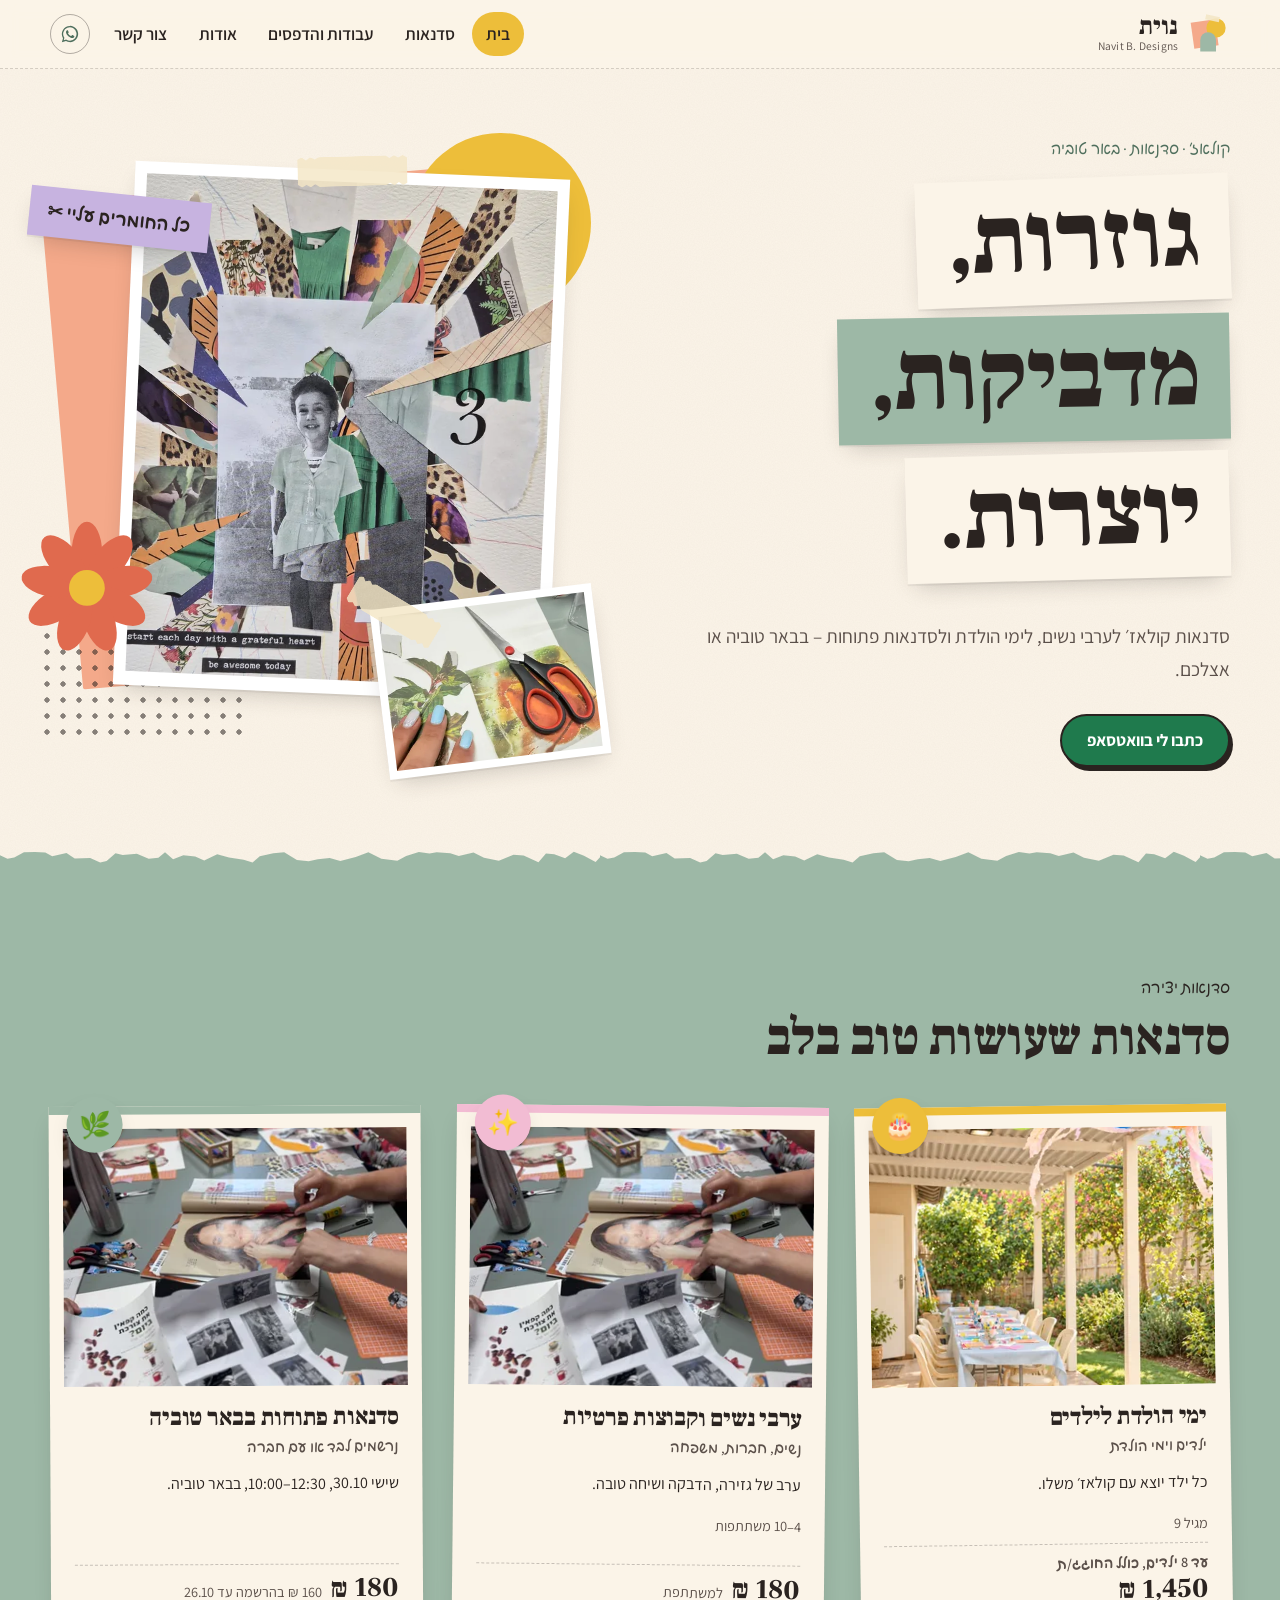
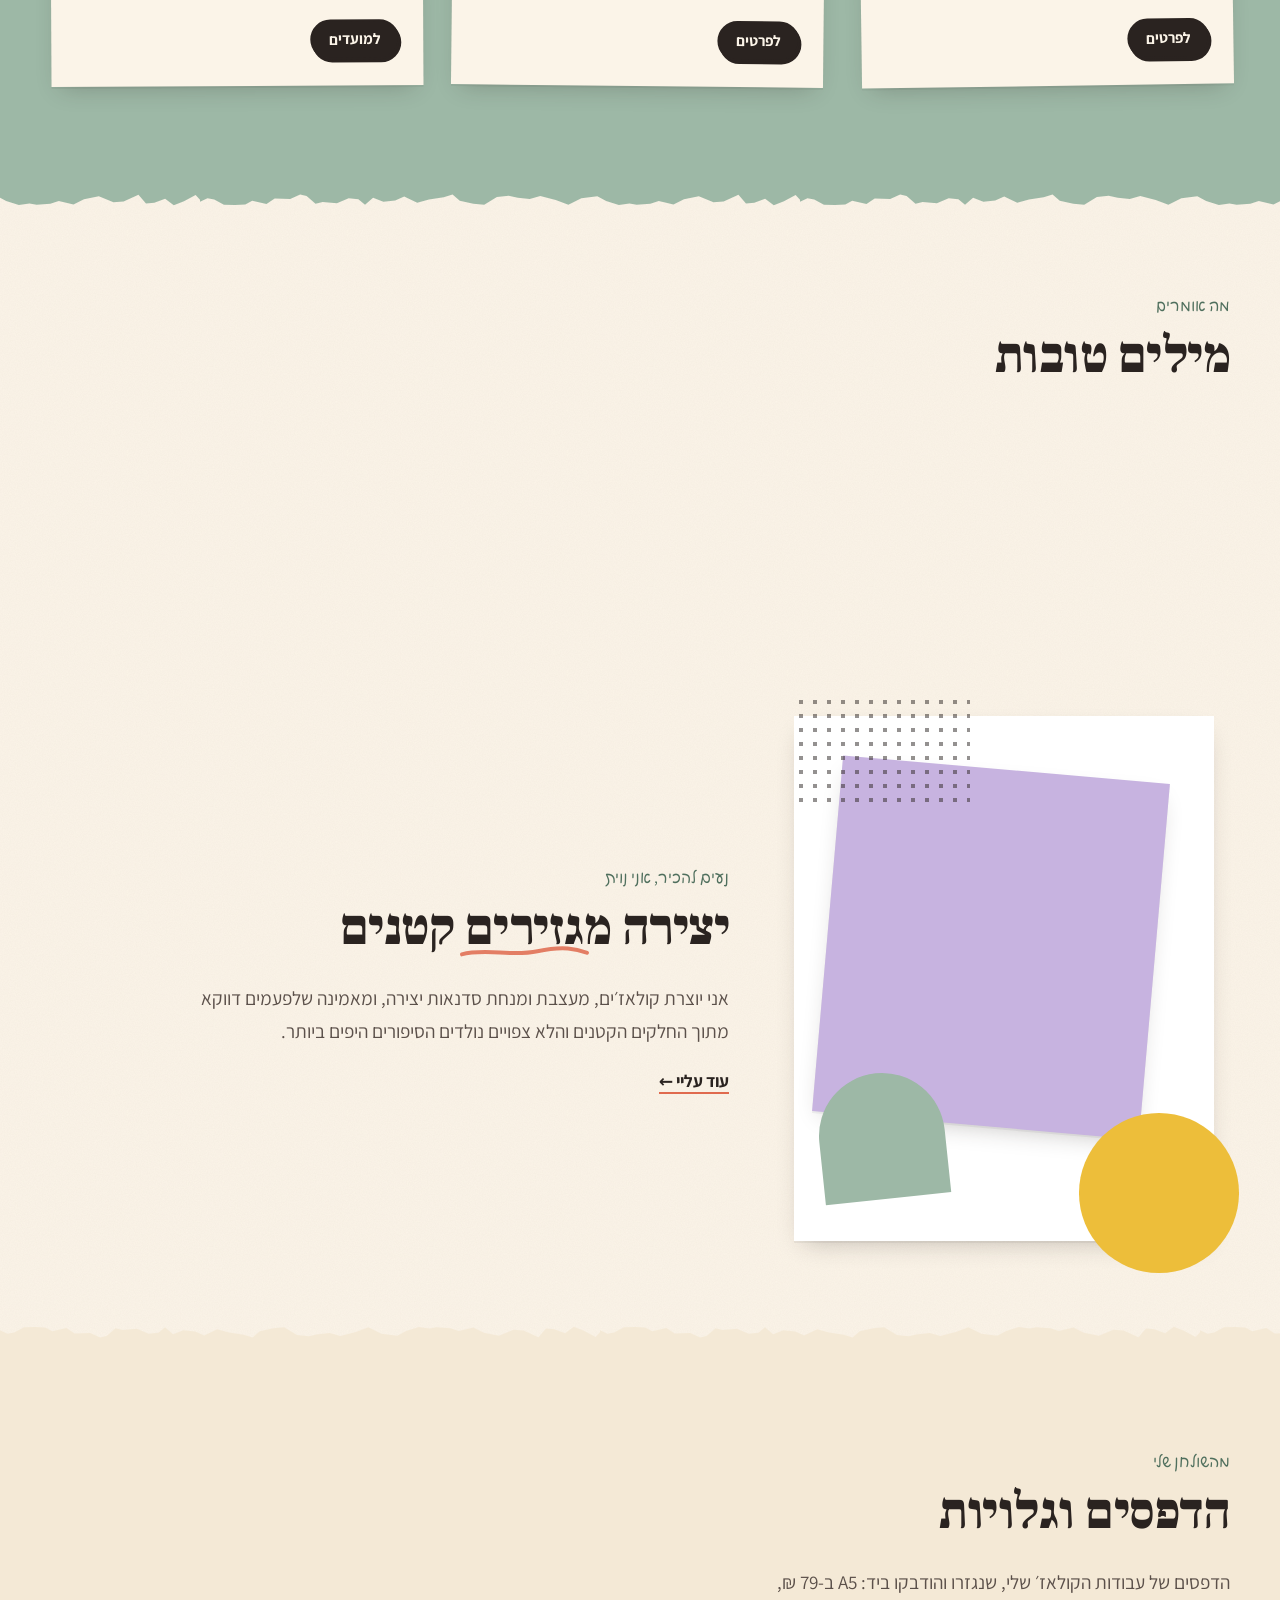
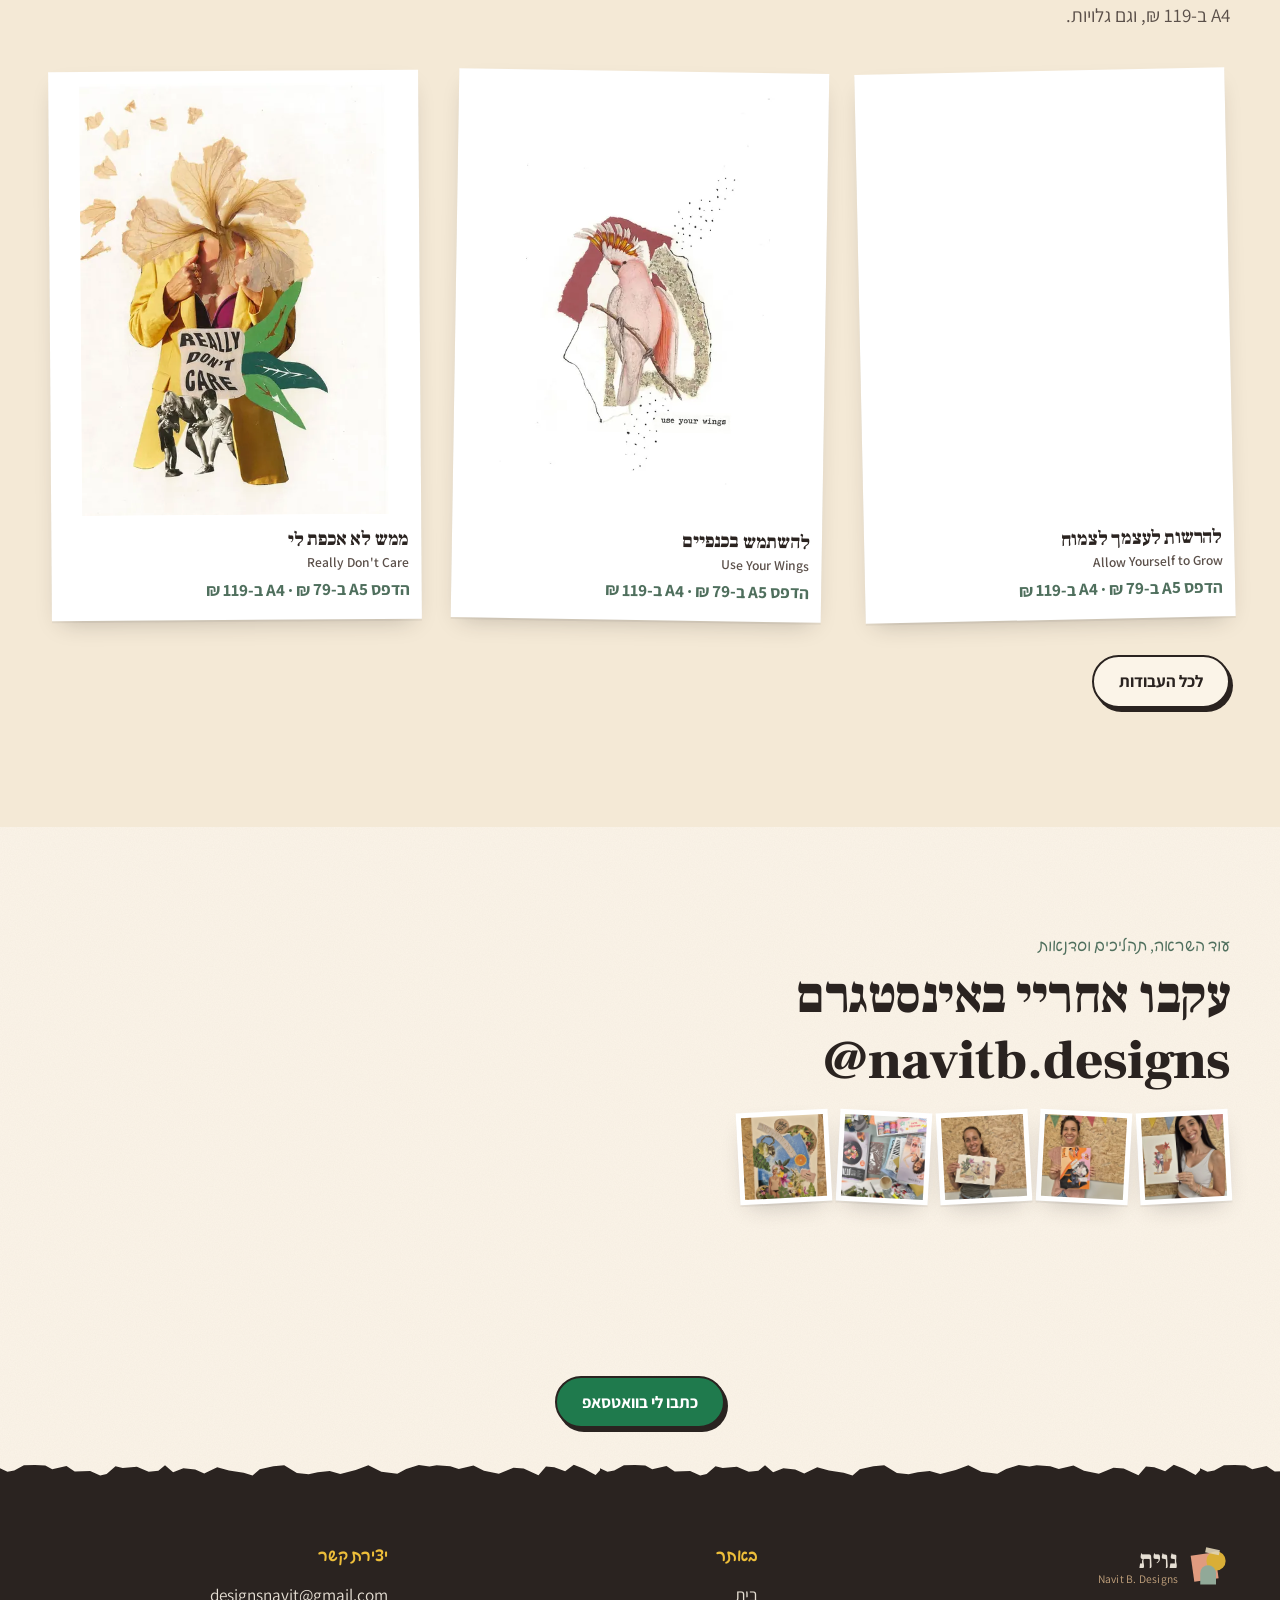
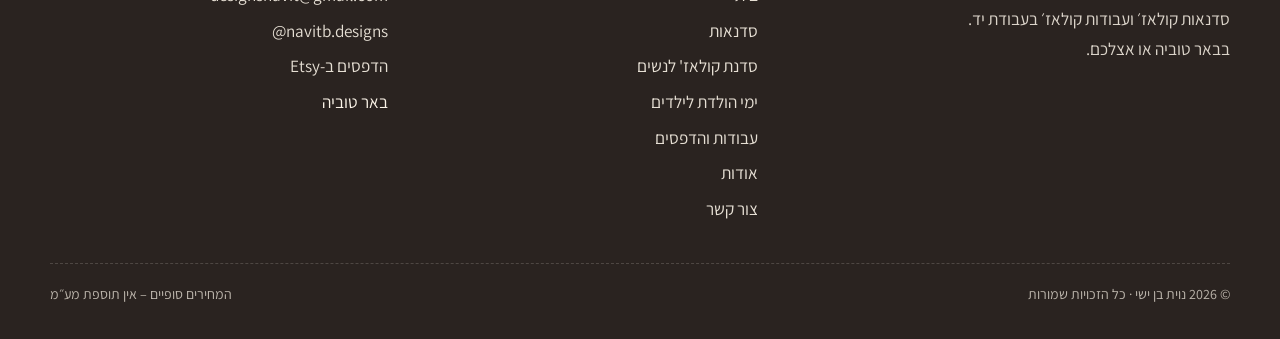
==== commit feaa20ef: "Lean copy: WhatsApp-only CTA with per-page prefill, sticky mobile WA button, trimmed logistics/FAQ, " ====
--- a/index.html
+++ b/index.html
@@ -4,14 +4,14 @@
   <meta charset="utf-8">
   <meta name="viewport" content="width=device-width, initial-scale=1">
   <title>נוית – סדנאות קולאז׳ וקולאז׳ים בעבודת יד | באר טוביה</title>
-  <meta name="description" content="סדנאות קולאז׳ לימי הולדת (מגיל 9), לערבי נשים ולקבוצות – בבאר טוביה או אצלכם, עד כשעתיים נסיעה. כל החומרים כלולים. וגם הדפסים של קולאז׳ים בעבודת יד.">
+  <meta name="description" content="סדנאות קולאז׳ לימי הולדת (מגיל 9), לערבי נשים ולקבוצות – בבאר טוביה או אצלכם. וגם הדפסים של קולאז׳ים בעבודת יד.">
   <link rel="canonical" href="https://navitdesigns.co.il/">
   <meta name="theme-color" content="#FBF4E8">
   <meta property="og:type" content="website">
   <meta property="og:locale" content="he_IL">
   <meta property="og:site_name" content="נוית – Navit B. Designs">
   <meta property="og:title" content="נוית – סדנאות קולאז׳ וקולאז׳ים בעבודת יד | באר טוביה">
-  <meta property="og:description" content="סדנאות קולאז׳ לימי הולדת (מגיל 9), לערבי נשים ולקבוצות – בבאר טוביה או אצלכם, עד כשעתיים נסיעה. כל החומרים כלולים. וגם הדפסים של קולאז׳ים בעבודת יד.">
+  <meta property="og:description" content="סדנאות קולאז׳ לימי הולדת (מגיל 9), לערבי נשים ולקבוצות – בבאר טוביה או אצלכם. וגם הדפסים של קולאז׳ים בעבודת יד.">
   <meta property="og:url" content="https://navitdesigns.co.il/">
   <meta property="og:image" content="https://navitdesigns.co.il/images/og-workshops.jpg">
   <meta property="og:image:width" content="1200">
@@ -19,7 +19,7 @@
   <meta property="og:image:alt" content="סדנת קולאז׳ של נוית">
   <meta name="twitter:card" content="summary_large_image">
   <meta name="twitter:title" content="נוית – סדנאות קולאז׳ וקולאז׳ים בעבודת יד | באר טוביה">
-  <meta name="twitter:description" content="סדנאות קולאז׳ לימי הולדת (מגיל 9), לערבי נשים ולקבוצות – בבאר טוביה או אצלכם, עד כשעתיים נסיעה. כל החומרים כלולים. וגם הדפסים של קולאז׳ים בעבודת יד.">
+  <meta name="twitter:description" content="סדנאות קולאז׳ לימי הולדת (מגיל 9), לערבי נשים ולקבוצות – בבאר טוביה או אצלכם. וגם הדפסים של קולאז׳ים בעבודת יד.">
   <meta name="twitter:image" content="https://navitdesigns.co.il/images/og-workshops.jpg">
   <link rel="icon" href="images/ui/favicon.svg" type="image/svg+xml">
   <link rel="icon" href="images/ui/favicon-32.png" type="image/png" sizes="32x32">
@@ -41,7 +41,7 @@
     <a href="shop.html">עבודות והדפסים</a>
     <a href="about.html">אודות</a>
     <a href="contact.html">צור קשר</a>
-    <a class="nav-wa" href="https://wa.me/972525326333?text=%D7%94%D7%99%D7%99%20%D7%A0%D7%95%D7%99%D7%AA%2C%20%D7%90%D7%A9%D7%9E%D7%97%20%D7%9C%D7%A4%D7%A8%D7%98%D7%99%D7%9D" target="_blank" rel="noopener" aria-label="וואטסאפ"><svg viewBox="0 0 32 32" aria-hidden="true" focusable="false"><path fill="currentColor" d="M16 3a13 13 0 0 0-11.2 19.6L3 29l6.6-1.7A13 13 0 1 0 16 3zm0 23.7c-2 0-4-.6-5.7-1.6l-.4-.2-3.9 1 1-3.8-.3-.4A10.7 10.7 0 1 1 16 26.7zm5.9-8c-.3-.2-1.9-.9-2.2-1s-.5-.2-.7.2-.8 1-1 1.2-.4.2-.7 0a8.8 8.8 0 0 1-4.4-3.8c-.3-.6.3-.5 1-1.7.1-.2 0-.4 0-.6l-1-2.4c-.3-.6-.5-.5-.7-.5h-.6a1.2 1.2 0 0 0-.9.4 3.7 3.7 0 0 0-1.1 2.7 6.4 6.4 0 0 0 1.3 3.4 14.7 14.7 0 0 0 5.6 5c2.1.9 2.9 1 4 .8.6-.1 1.9-.8 2.2-1.6s.3-1.4.2-1.6-.3-.2-.6-.4z"/></svg><span class="nav-wa-label">וואטסאפ</span></a>
+    <a class="nav-wa" href="https://wa.me/972525326333?text=%D7%94%D7%99%D7%99%20%D7%A0%D7%95%D7%99%D7%AA%2C%20%D7%90%D7%A9%D7%9E%D7%97%20%D7%9C%D7%A9%D7%9E%D7%95%D7%A2%20%D7%A2%D7%9C%20%D7%A1%D7%93%D7%A0%D7%AA%20%D7%A7%D7%95%D7%9C%D7%90%D7%96%D7%B3%20%F0%9F%99%82" target="_blank" rel="noopener" aria-label="וואטסאפ"><svg viewBox="0 0 32 32" aria-hidden="true" focusable="false"><path fill="currentColor" d="M16 3a13 13 0 0 0-11.2 19.6L3 29l6.6-1.7A13 13 0 1 0 16 3zm0 23.7c-2 0-4-.6-5.7-1.6l-.4-.2-3.9 1 1-3.8-.3-.4A10.7 10.7 0 1 1 16 26.7zm5.9-8c-.3-.2-1.9-.9-2.2-1s-.5-.2-.7.2-.8 1-1 1.2-.4.2-.7 0a8.8 8.8 0 0 1-4.4-3.8c-.3-.6.3-.5 1-1.7.1-.2 0-.4 0-.6l-1-2.4c-.3-.6-.5-.5-.7-.5h-.6a1.2 1.2 0 0 0-.9.4 3.7 3.7 0 0 0-1.1 2.7 6.4 6.4 0 0 0 1.3 3.4 14.7 14.7 0 0 0 5.6 5c2.1.9 2.9 1 4 .8.6-.1 1.9-.8 2.2-1.6s.3-1.4.2-1.6-.3-.2-.6-.4z"/></svg><span class="nav-wa-label">וואטסאפ</span></a>
   </nav>
 </div></header>
 <main id="main">
@@ -51,10 +51,9 @@
     <div>
       <span class="kicker">קולאז׳ · סדנאות · באר טוביה</span>
       <h1><span class="cutout">גוזרות,</span><br><span class="cutout">מדביקות,</span><br><span class="cutout">יוצרות.</span><span class="sr-only"> – סדנאות קולאז׳ ויצירות בעבודת יד בבאר טוביה</span></h1>
-      <p class="lead">סדנאות קולאז׳ שעושות טוב בלב – לימי הולדת, לערבי נשים ולקבוצות, בבאר טוביה ואצלכם. וגם קולאז׳ים בעבודת יד, כהדפסים וגלויות.</p>
+      <p class="lead">סדנאות קולאז׳ לערבי נשים, לימי הולדת ולסדנאות פתוחות – בבאר טוביה או אצלכם.</p>
       <div class="hero-ctas">
-        <a class="btn" href="contact.html">לתיאום סדנה</a>
-        <a class="btn btn-light" href="workshops.html">לכל הסדנאות</a>
+        <a class="btn btn-wa" href="https://wa.me/972525326333?text=%D7%94%D7%99%D7%99%20%D7%A0%D7%95%D7%99%D7%AA%2C%20%D7%90%D7%A9%D7%9E%D7%97%20%D7%9C%D7%A9%D7%9E%D7%95%D7%A2%20%D7%A2%D7%9C%20%D7%A1%D7%93%D7%A0%D7%AA%20%D7%A7%D7%95%D7%9C%D7%90%D7%96%D7%B3%20%F0%9F%99%82" target="_blank" rel="noopener">כתבו לי בוואטסאפ</a>
       </div>
     </div>
     <div class="hero-art" aria-hidden="true">
@@ -72,16 +71,15 @@
     <div class="section-head">
       <span class="kicker kicker-ink">סדנאות יצירה</span>
       <h2 id="ws-h">סדנאות שעושות טוב בלב</h2>
-      <p class="lead lead-ink">בלי צורך בניסיון: 2 עד 3 שעות, קבוצה קטנה של עד 10 משתתפים, כל החומרים והכלים כלולים – ובסוף כל אחד לוקח הביתה עבודה מוגמרת.</p>
     </div>
     <div class="ws-grid">
     <article class="ws-card reveal c-mustard" id="ws-kids">
       <span class="icon" aria-hidden="true">🎂</span>
       <div class="ws-img"><picture><source type="image/webp" srcset="images/photos/birthday-garden-480.webp 360w, images/photos/birthday-garden-800.webp 600w, images/photos/birthday-garden.webp 1086w" sizes="(max-width:980px) 92vw, 360px"><img src="images/photos/birthday-garden.webp" width="1086" height="1448" alt="שולחן יום הולדת ערוך בחצר עם בלונים, מוכן לסדנת קולאז׳" style="object-position:50% 50%" loading="lazy" decoding="async"></picture></div>
       <div class="ws-body"><h3>ימי הולדת לילדים</h3><div class="aud">ילדים וימי הולדת</div>
-        <p>יום הולדת שהילדים לא ישכחו: כל ילד וילדה יוצרים עבודה משלהם, והחוגג/ת במרכז. אני מגיעה עם הכול – אתם רק דואגים לעוגה.</p>
-        <div class="meta">2 עד 3 שעות · מגיל 9 · אצלכם בבית</div>
-        <div class="price"><span class="pkg">עד 8 ילדים, כולל החוגג/ת</span><b>1,450 ₪</b><small>9 ילדים – 1,630 ₪ · 10 ילדים – 1,810 ₪</small><span class="final">הכול כלול</span></div>
+        <p>כל ילד יוצא עם קולאז׳ משלו.</p>
+        <div class="meta">מגיל 9</div>
+        <div class="price"><span class="pkg">עד 8 ילדים, כולל החוגג/ת</span><b>1,450 ₪</b></div>
         <div class="ws-actions"><a class="btn btn-sm" href="birthday.html">לפרטים</a></div>
       </div>
     </article>
@@ -89,9 +87,9 @@
       <span class="icon" aria-hidden="true">✨</span>
       <div class="ws-img"><picture><source type="image/webp" srcset="images/photos/workshop-15-480.webp 360w, images/photos/workshop-15-800.webp 600w, images/photos/workshop-15.webp 1200w" sizes="(max-width:980px) 92vw, 360px"><img src="images/photos/workshop-15.webp" width="1200" height="1600" alt="ידיים רבות עובדות יחד סביב שולחן הסדנה" style="object-position:50% 50%" loading="lazy" decoding="async"></picture></div>
       <div class="ws-body"><h3>ערבי נשים וקבוצות פרטיות</h3><div class="aud">נשים, חברות, משפחה</div>
-        <p>ערב של יצירה, צחוק וזמן לעצמכן – לחברות, לאחיות, למסיבת רווקות או ליום הולדת שרוצים לחגוג אחרת. בלי לחץ ובלי ציפיות, רק ליהנות.</p>
-        <div class="meta">2 עד 3 שעות · 4 עד 10 משתתפות · אצלכן</div>
-        <div class="price"><b>180 ₪</b><small>למשתתפת · קבוצה של 4 עד 10</small><span class="final">הכול כלול</span></div>
+        <p>ערב של גזירה, הדבקה ושיחה טובה.</p>
+        <div class="meta">4–10 משתתפות</div>
+        <div class="price"><b>180 ₪</b><small>למשתתפת</small></div>
         <div class="ws-actions"><a class="btn btn-sm" href="women.html">לפרטים</a></div>
       </div>
     </article>
@@ -99,15 +97,13 @@
       <span class="icon" aria-hidden="true">🌿</span>
       <div class="ws-img"><picture><source type="image/webp" srcset="images/photos/workshop-15-480.webp 360w, images/photos/workshop-15-800.webp 600w, images/photos/workshop-15.webp 1200w" sizes="(max-width:980px) 92vw, 360px"><img src="images/photos/workshop-15.webp" width="1200" height="1600" alt="ידיים רבות עובדות יחד סביב שולחן הסדנה" style="object-position:50% 50%" loading="lazy" decoding="async"></picture></div>
       <div class="ws-body"><h3>סדנאות פתוחות בבאר טוביה</h3><div class="aud">נרשמים לבד או עם חברה</div>
-        <p>אין קבוצה? אין בעיה. נרשמים לבד או עם חברה, ומצטרפים לסדנת קולאז׳ פתוחה בבאר טוביה, בקבוצה קטנה ואינטימית.</p>
-        <div class="meta">הסדנה הקרובה: יום שישי, 30.10.2026 · <span dir="ltr">10:00–12:30</span> · עד 10 משתתפים · בבאר טוביה</div>
-        <div class="price"><b>180 ₪</b><small>למשתתף/ת · 160 ₪ בהרשמה עד 26.10</small><span class="final">הכול כלול</span></div>
+        <p>שישי 30.10, <span dir="ltr">10:00–12:30</span>, בבאר טוביה.</p>
+        
+        <div class="price"><b>180 ₪</b><small>160 ₪ בהרשמה עד 26.10</small></div>
         <div class="ws-actions"><a class="btn btn-sm" href="workshops.html#dates">למועדים</a></div>
       </div>
     </article>
     </div>
-    <p class="fine lead-ink center">כל החומרים כלולים ואין תוספת מע״מ · משריינים במקדמה של 30% · בבאר טוביה ובקריית מלאכי – בלי תוספת נסיעה; מחוץ לאזור – נתאם מראש</p>
-    <p class="center-cta"><a class="btn btn-light" href="workshops.html">כל הפרטים על הסדנאות</a> <a class="link" href="women.html">סדנת קולאז' לנשים וערבי בנות ←</a> <a class="link" href="workshops.html#video">▶ סרטון מהסדנה</a></p>
   </div>
 </section>
 
@@ -166,11 +162,11 @@
 </section>
 
 </main>
-<p class="fine center" style="padding-block:2rem"><a class="btn" href="contact.html">צור קשר</a></p>
+<p class="center-cta" style="padding-block:2rem"><a class="btn btn-wa" href="https://wa.me/972525326333?text=%D7%94%D7%99%D7%99%20%D7%A0%D7%95%D7%99%D7%AA%2C%20%D7%90%D7%A9%D7%9E%D7%97%20%D7%9C%D7%A9%D7%9E%D7%95%D7%A2%20%D7%A2%D7%9C%20%D7%A1%D7%93%D7%A0%D7%AA%20%D7%A7%D7%95%D7%9C%D7%90%D7%96%D7%B3%20%F0%9F%99%82" target="_blank" rel="noopener">כתבו לי בוואטסאפ</a></p>
 <script type="application/json" id="works-data">[{"t":"להרשות לעצמך לצמוח","en":"Allow Yourself to Grow","d":"אישה שהופכת לפרח לבן גדול, עם שורשים שיורדים מפקעת אדומה. תזכורת שאפשר להיות מושרשים ולפרוח בו־זמנית.","m":"תצלום וינטג׳, איור בוטני של פרח, צבעי מים","alt":"קולאז׳ בעבודת יד של נוית – „להרשות לעצמך לצמוח“ (Allow Yourself to Grow)","src":"images/works/allow-yourself-to-grow.jpg","set":"images/works/allow-yourself-to-grow-480.webp 480w, images/works/allow-yourself-to-grow-800.webp 800w, images/works/allow-yourself-to-grow.webp 981w","w":981,"h":1400},{"t":"להשתמש בכנפיים","en":"Use Your Wings","d":"קקדו ורוד על ענף, בין גזרי צבעי מים בבורדו ובירוק מרווה. דחיפה עדינה לפרוש כנפיים.","m":"איור ציפור, צבעי מים, נייר","alt":"קולאז׳ בעבודת יד של נוית – „להשתמש בכנפיים“ (Use Your Wings)","src":"images/works/use-your-wings.jpg","set":"images/works/use-your-wings-480.webp 480w, images/works/use-your-wings-800.webp 800w, images/works/use-your-wings.webp 999w","w":999,"h":1400},{"t":"ממש לא אכפת לי","en":"Really Don't Care","d":"אישה בבגד צהוב, הפנים מוסתרות מאחורי פרחים מיובשים ועלים טרופיים. חגיגה של שחרור מדעות של אחרים.","m":"תצלום, פרחים מיובשים, עלים טרופיים, נייר וינטג׳","alt":"קולאז׳ בעבודת יד של נוית – „ממש לא אכפת לי“ (Really Don't Care)","src":"images/works/really-dont-care.jpg","set":"images/works/really-dont-care-480.webp 480w, images/works/really-dont-care-800.webp 800w, images/works/really-dont-care.webp 994w","w":994,"h":1400},{"t":"לסמוך על הרעיונות המשוגעים","en":"Trust Your Crazy Ideas","d":"ילדה וינטג׳ מאושרת מחזיקה זוג נעליים ענקיות. הזמנה קטנה לקחת סיכון יצירתי.","m":"תצלום וינטג׳, נייר צבעוני קרוע, קבלות ונייר וינטג׳","alt":"קולאז׳ בעבודת יד של נוית – „לסמוך על הרעיונות המשוגעים“ (Trust Your Crazy Ideas)","src":"images/works/trust-your-crazy-ideas.jpg","set":"images/works/trust-your-crazy-ideas-480.webp 480w, images/works/trust-your-crazy-ideas-800.webp 800w, images/works/trust-your-crazy-ideas.webp 986w","w":986,"h":1400},{"t":"איזה חיים יפים","en":"What a Beautiful Life","d":"אישה צעירה לצד איורי פטריות וינטג׳ ובול דואר ישן, בגוונים טבעיים. היופי שביומיום.","m":"תצלום, איורי פטריות וינטג׳, בול דואר ישן, צבעי מים","alt":"קולאז׳ בעבודת יד של נוית – „איזה חיים יפים“ (What a Beautiful Life)","src":"images/works/what-a-beautiful-life.jpg","set":"images/works/what-a-beautiful-life-480.webp 480w, images/works/what-a-beautiful-life-800.webp 800w, images/works/what-a-beautiful-life.webp 1004w","w":1004,"h":1400},{"t":"להתחיל לעשות את מה שאוהבים","en":"Start Doing Things You Love","d":"אישה בשמלה ירוקה צועדת על נייר משבצות, בין דבורים ופרחים. דחיפה ברורה להפסיק לחכות.","m":"תצלום וינטג׳, נייר משבצות, איורי דבורים ופרחים, צבעי מים","alt":"קולאז׳ בעבודת יד של נוית – „להתחיל לעשות את מה שאוהבים“ (Start Doing Things You Love)","src":"images/works/start-doing-things-you-love.jpg","set":"images/works/start-doing-things-you-love-480.webp 480w, images/works/start-doing-things-you-love-800.webp 800w, images/works/start-doing-things-you-love.webp 1053w","w":1053,"h":1400},{"t":"רגעים נפלאים","en":"Wonderful Moments","d":"דמות וינטג׳ עם ראש של עלה־פרח, יושבת על חצי עיגול שנגזר ממפה ישנה. על האטה ועל לשים לב לרגע.","m":"תצלום וינטג׳, מפה ישנה, עלים, צבעי מים","alt":"קולאז׳ בעבודת יד של נוית – „רגעים נפלאים“ (Wonderful Moments)","src":"images/works/wonderful-moments.jpg","set":"images/works/wonderful-moments-480.webp 480w, images/works/wonderful-moments-800.webp 800w, images/works/wonderful-moments-1200.webp 1200w, images/works/wonderful-moments.webp 1400w","w":1400,"h":990},{"t":"דברים טובים עומדים לקרות","en":"Good Things Are Going to Happen","d":"ילדה וינטג׳ עם נורה ואיור בוטני, עומדת על פרח לוטוס. קמע קטן להתחלות חדשות.","m":"תצלום וינטג׳, איורים בוטניים, נייר","alt":"קולאז׳ בעבודת יד של נוית – „דברים טובים עומדים לקרות“ (Good Things Are Going to Happen)","src":"images/works/good-things-are-going-to-happen.jpg","set":"images/works/good-things-are-going-to-happen-480.webp 480w, images/works/good-things-are-going-to-happen-800.webp 800w, images/works/good-things-are-going-to-happen.webp 1026w","w":1026,"h":1400},{"t":"לא לשכוח לעוף","en":"Don't Forget to Fly","d":"אישה עם כנפיים של עלי כותרת פוגשת ציפור אקזוטית על רקע שמיים כחולים. תזכורת עליזה לכנפיים שלנו.","m":"תצלום וינטג׳, איורי ציפורים וצמחים, צבעי מים","alt":"קולאז׳ בעבודת יד של נוית – „לא לשכוח לעוף“ (Don't Forget to Fly)","src":"images/works/dont-forget-to-fly.jpg","set":"images/works/dont-forget-to-fly-480.webp 480w, images/works/dont-forget-to-fly-800.webp 800w, images/works/dont-forget-to-fly-1200.webp 1200w, images/works/dont-forget-to-fly.webp 1400w","w":1400,"h":932}]</script>
 <footer class="site-footer"><div class="wrap"><div class="foot-grid">
   <div><a class="logo" href="index.html"><svg class="logo-mark" viewBox="0 0 48 48" aria-hidden="true" focusable="false"><rect x="5" y="9" width="28" height="30" fill="#F4A98A" transform="rotate(-8 19 24)"/><circle cx="32" cy="17" r="11" fill="#EDBE3A"/><path d="M14 44V31a9 9 0 0 1 18 0v13z" fill="#9DB8A6"/><rect x="20" y="3" width="16" height="6" fill="rgba(244,231,198,.9)" transform="rotate(12 28 6)"/></svg><span class="logo-text">נוית<small>Navit B. Designs</small></span></a>
-    <p class="foot-about">סדנאות קולאז׳ ועבודות קולאז׳ בעבודת יד. באר טוביה והסביבה, ומגיעה אליכם עד כשעתיים נסיעה.</p></div>
+    <p class="foot-about">סדנאות קולאז׳ ועבודות קולאז׳ בעבודת יד. בבאר טוביה או אצלכם.</p></div>
   <div><p class="foot-h">באתר</p><ul>
     <li><a href="index.html">בית</a></li>
     <li><a href="workshops.html">סדנאות</a></li>
@@ -180,7 +176,6 @@
     <li><a href="about.html">אודות</a></li>
     <li><a href="contact.html">צור קשר</a></li></ul></div>
   <div><p class="foot-h">יצירת קשר</p><ul>
-    <li><a href="tel:+972525326333" dir="ltr">052-532-6333</a></li>
     <li><a href="mailto:designsnavit@gmail.com" dir="ltr">designsnavit@gmail.com</a></li>
     <li><a href="https://www.instagram.com/navitb.designs/" target="_blank" rel="noopener" dir="ltr">@navitb.designs</a></li>
     <li><a href="https://www.etsy.com/il-en/shop/NaviNavit" target="_blank" rel="noopener">הדפסים ב-Etsy</a></li>
@@ -212,5 +207,6 @@
   </div>
 </dialog>
 <script src="main.js" defer></script>
+<a class="wa-float" href="https://wa.me/972525326333?text=%D7%94%D7%99%D7%99%20%D7%A0%D7%95%D7%99%D7%AA%2C%20%D7%90%D7%A9%D7%9E%D7%97%20%D7%9C%D7%A9%D7%9E%D7%95%D7%A2%20%D7%A2%D7%9C%20%D7%A1%D7%93%D7%A0%D7%AA%20%D7%A7%D7%95%D7%9C%D7%90%D7%96%D7%B3%20%F0%9F%99%82" target="_blank" rel="noopener" aria-label="כתבו לי בוואטסאפ"><svg viewBox="0 0 32 32" aria-hidden="true" focusable="false"><path fill="currentColor" d="M16 3a13 13 0 0 0-11.2 19.6L3 29l6.6-1.7A13 13 0 1 0 16 3zm0 23.7c-2 0-4-.6-5.7-1.6l-.4-.2-3.9 1 1-3.8-.3-.4A10.7 10.7 0 1 1 16 26.7zm5.9-8c-.3-.2-1.9-.9-2.2-1s-.5-.2-.7.2-.8 1-1 1.2-.4.2-.7 0a8.8 8.8 0 0 1-4.4-3.8c-.3-.6.3-.5 1-1.7.1-.2 0-.4 0-.6l-1-2.4c-.3-.6-.5-.5-.7-.5h-.6a1.2 1.2 0 0 0-.9.4 3.7 3.7 0 0 0-1.1 2.7 6.4 6.4 0 0 0 1.3 3.4 14.7 14.7 0 0 0 5.6 5c2.1.9 2.9 1 4 .8.6-.1 1.9-.8 2.2-1.6s.3-1.4.2-1.6-.3-.2-.6-.4z"/></svg><span>וואטסאפ</span></a>
 </body>
 </html>
--- a/styles.css
+++ b/styles.css
@@ -694,3 +694,12 @@
 .occasions{list-style:none;padding:0;margin:.4rem 0 1.2rem;display:flex;flex-wrap:wrap;gap:.6rem}
 .occasions li{background:var(--paper);padding:.45em .9em;box-shadow:var(--shadow);font-weight:600;transform:rotate(-1deg)}
 .occasions li:nth-child(even){transform:rotate(1.2deg);background:#fff}
+
+/* ===== WhatsApp-only CTA + sticky mobile button ===== */
+.btn-wa{--bg:#1F7A4D;--fg:#fff}
+.wa-float{display:none}
+@media (max-width:880px){
+  .wa-float{position:fixed;inset-inline-start:16px;bottom:16px;z-index:60;display:inline-flex;align-items:center;gap:.5rem;padding:.75rem 1.1rem;border-radius:999px;background:#1F7A4D;color:#fff;font:700 1rem/1 var(--f-body);text-decoration:none;box-shadow:0 6px 18px rgba(0,0,0,.25);transition:opacity .2s,transform .2s}
+  .wa-float svg{width:22px;height:22px}
+  .wa-float.is-hidden{opacity:0;transform:translateY(20px);pointer-events:none}
+}
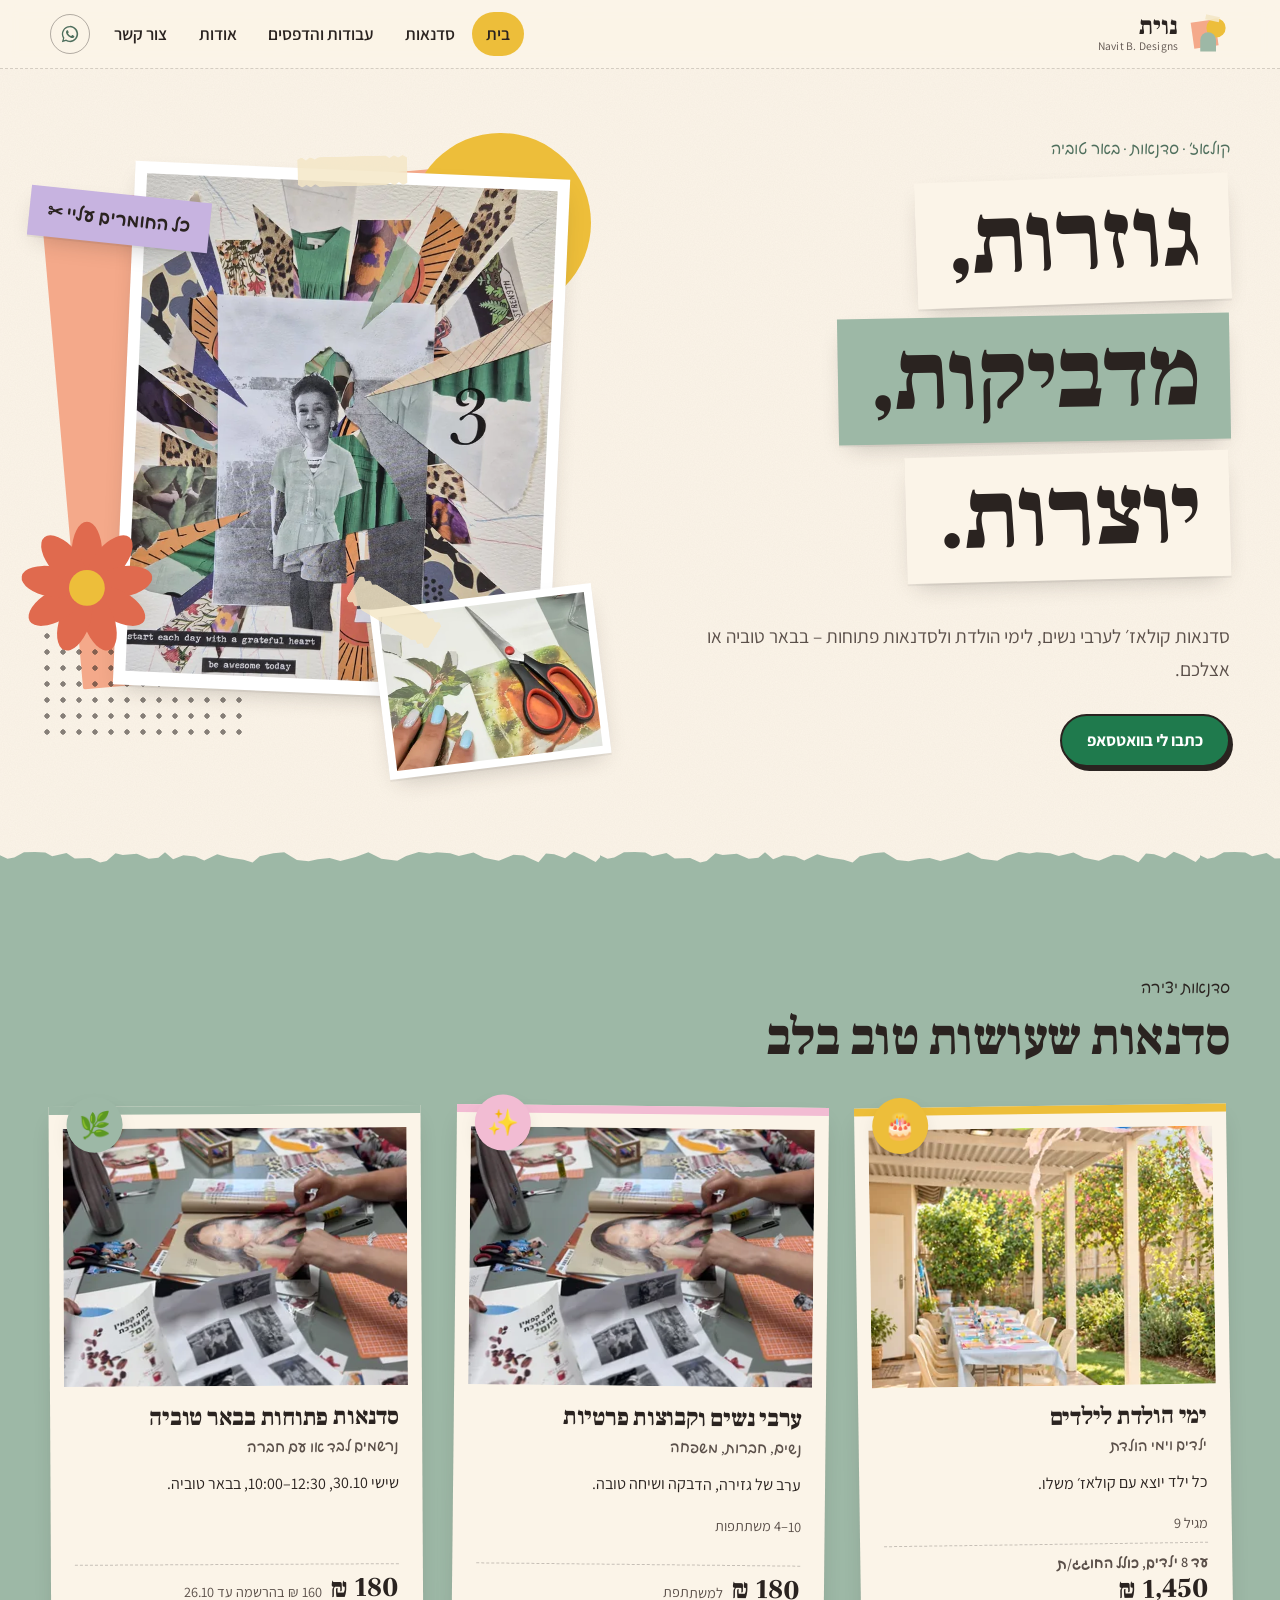
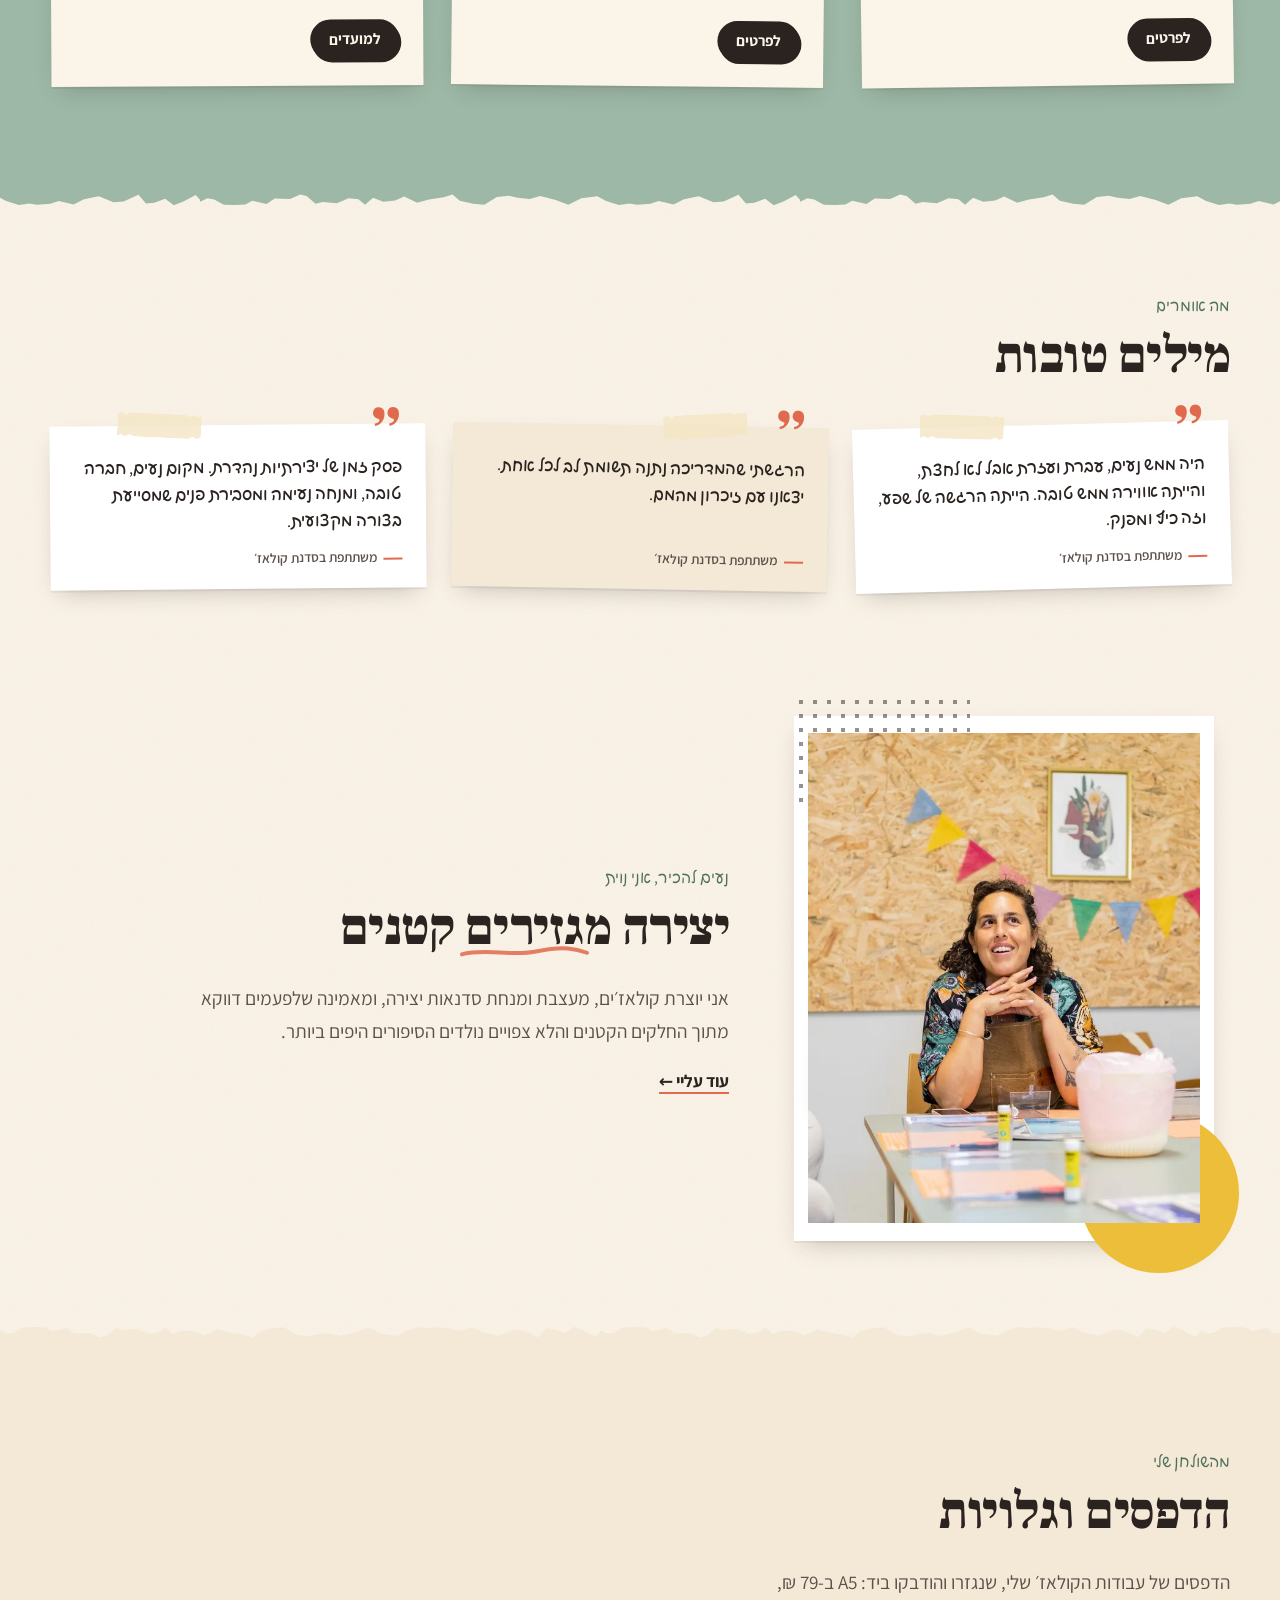
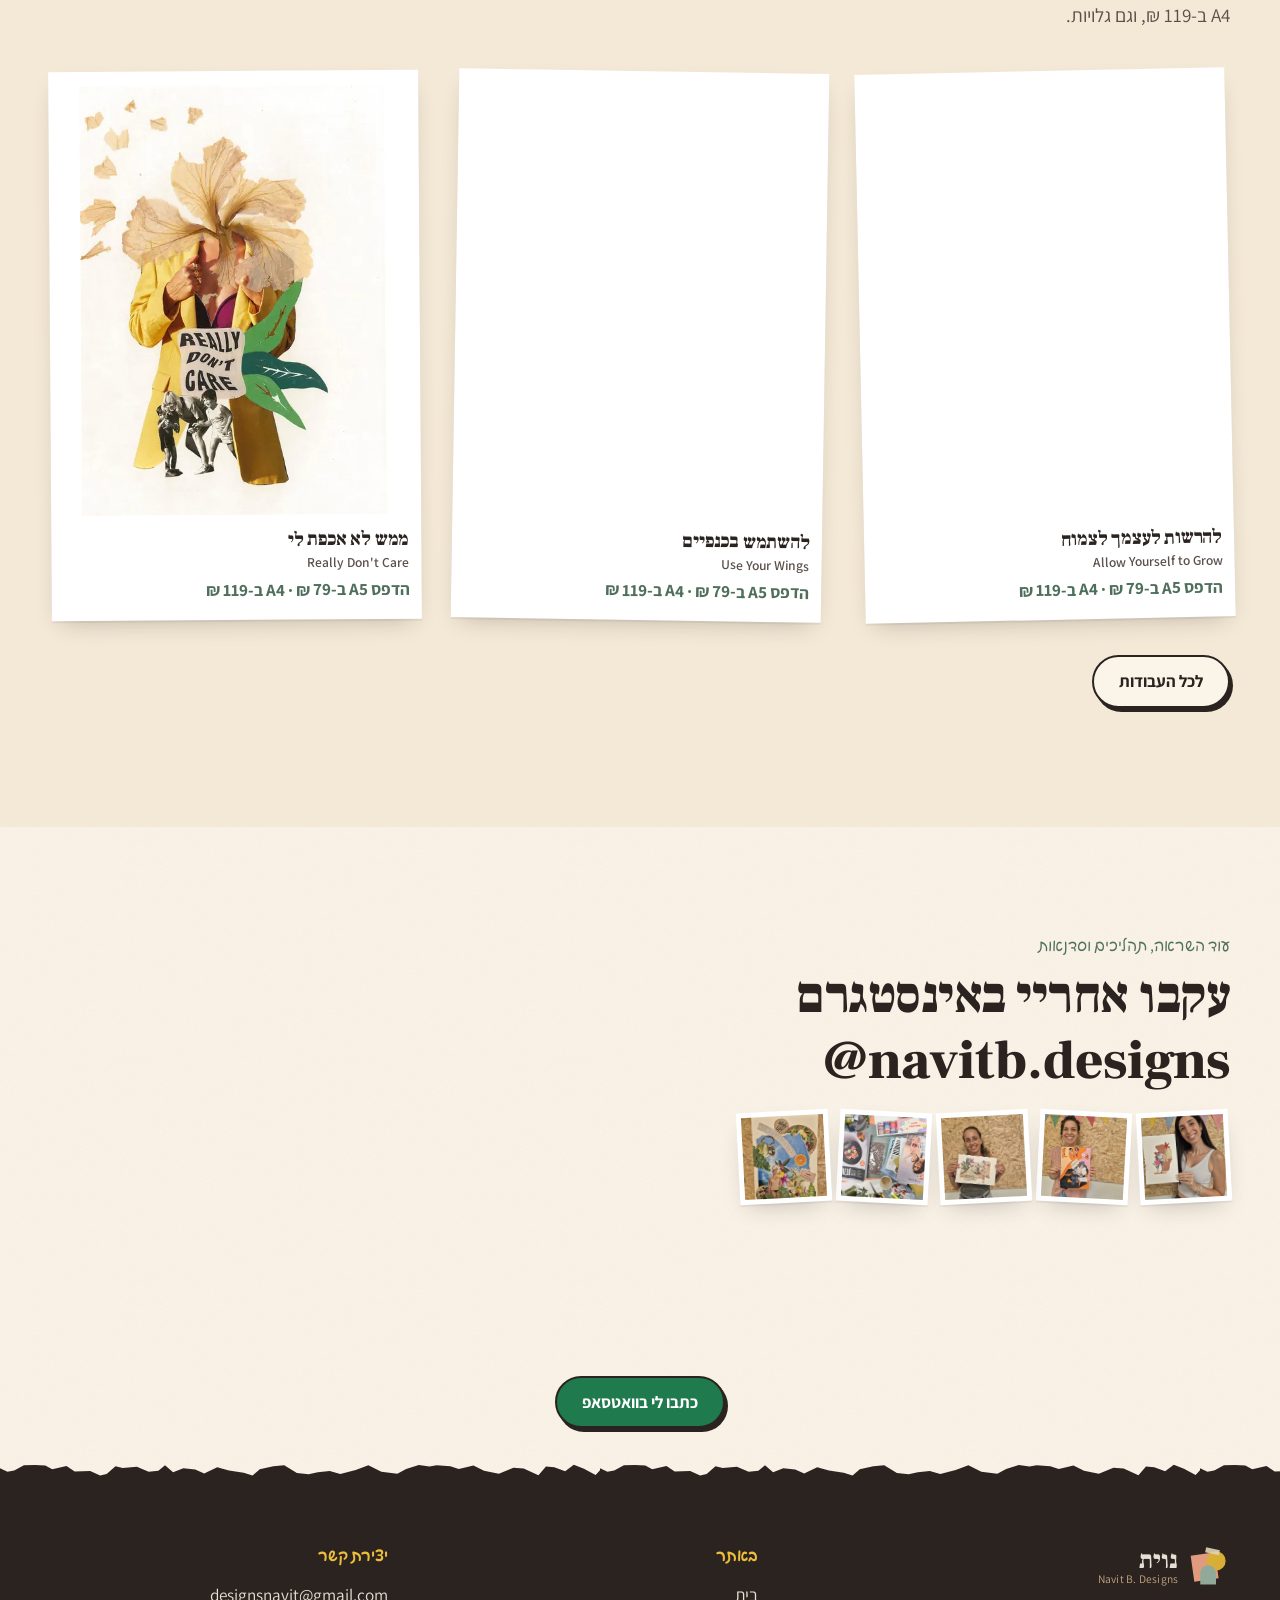
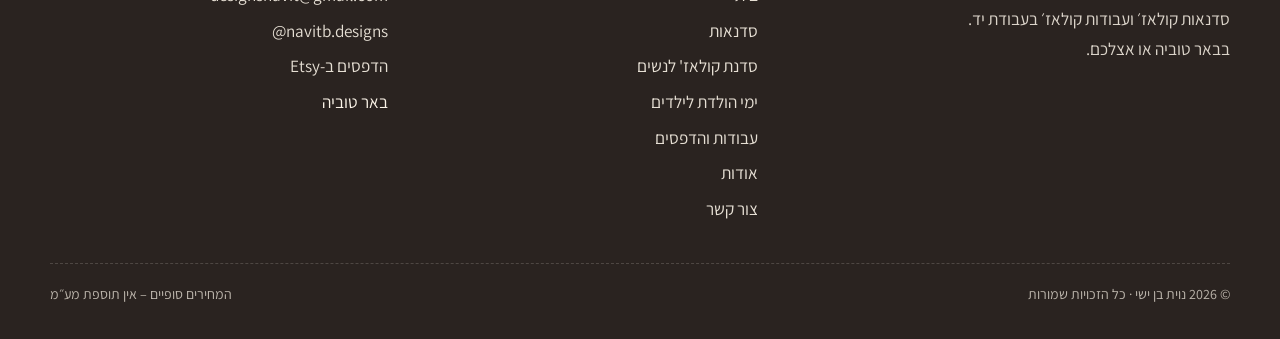
==== commit de352e45: "Fix RTL number ranges (all pages)" ====
--- a/index.html
+++ b/index.html
@@ -88,7 +88,7 @@
       <div class="ws-img"><picture><source type="image/webp" srcset="images/photos/workshop-15-480.webp 360w, images/photos/workshop-15-800.webp 600w, images/photos/workshop-15.webp 1200w" sizes="(max-width:980px) 92vw, 360px"><img src="images/photos/workshop-15.webp" width="1200" height="1600" alt="ידיים רבות עובדות יחד סביב שולחן הסדנה" style="object-position:50% 50%" loading="lazy" decoding="async"></picture></div>
       <div class="ws-body"><h3>ערבי נשים וקבוצות פרטיות</h3><div class="aud">נשים, חברות, משפחה</div>
         <p>ערב של גזירה, הדבקה ושיחה טובה.</p>
-        <div class="meta">4–10 משתתפות</div>
+        <div class="meta"><span dir="ltr">4–10</span> משתתפות</div>
         <div class="price"><b>180 ₪</b><small>למשתתפת</small></div>
         <div class="ws-actions"><a class="btn btn-sm" href="women.html">לפרטים</a></div>
       </div>
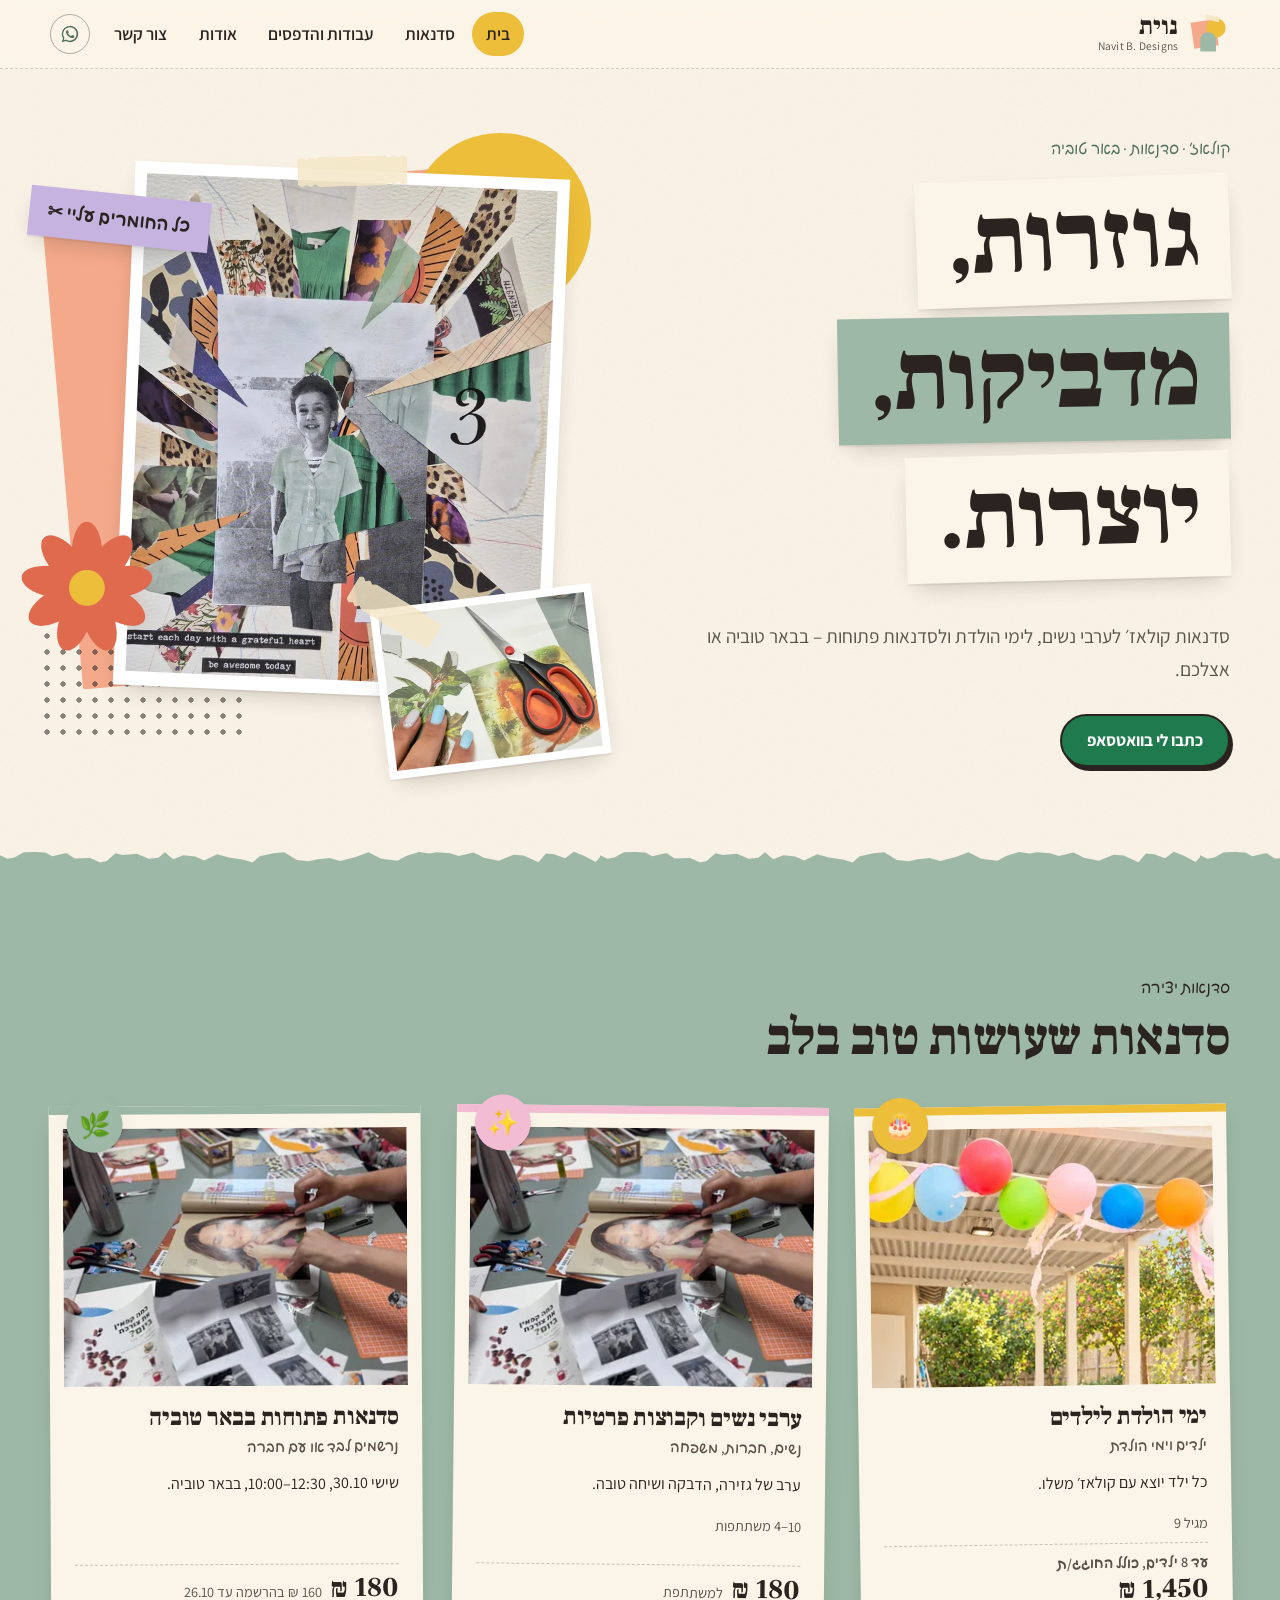
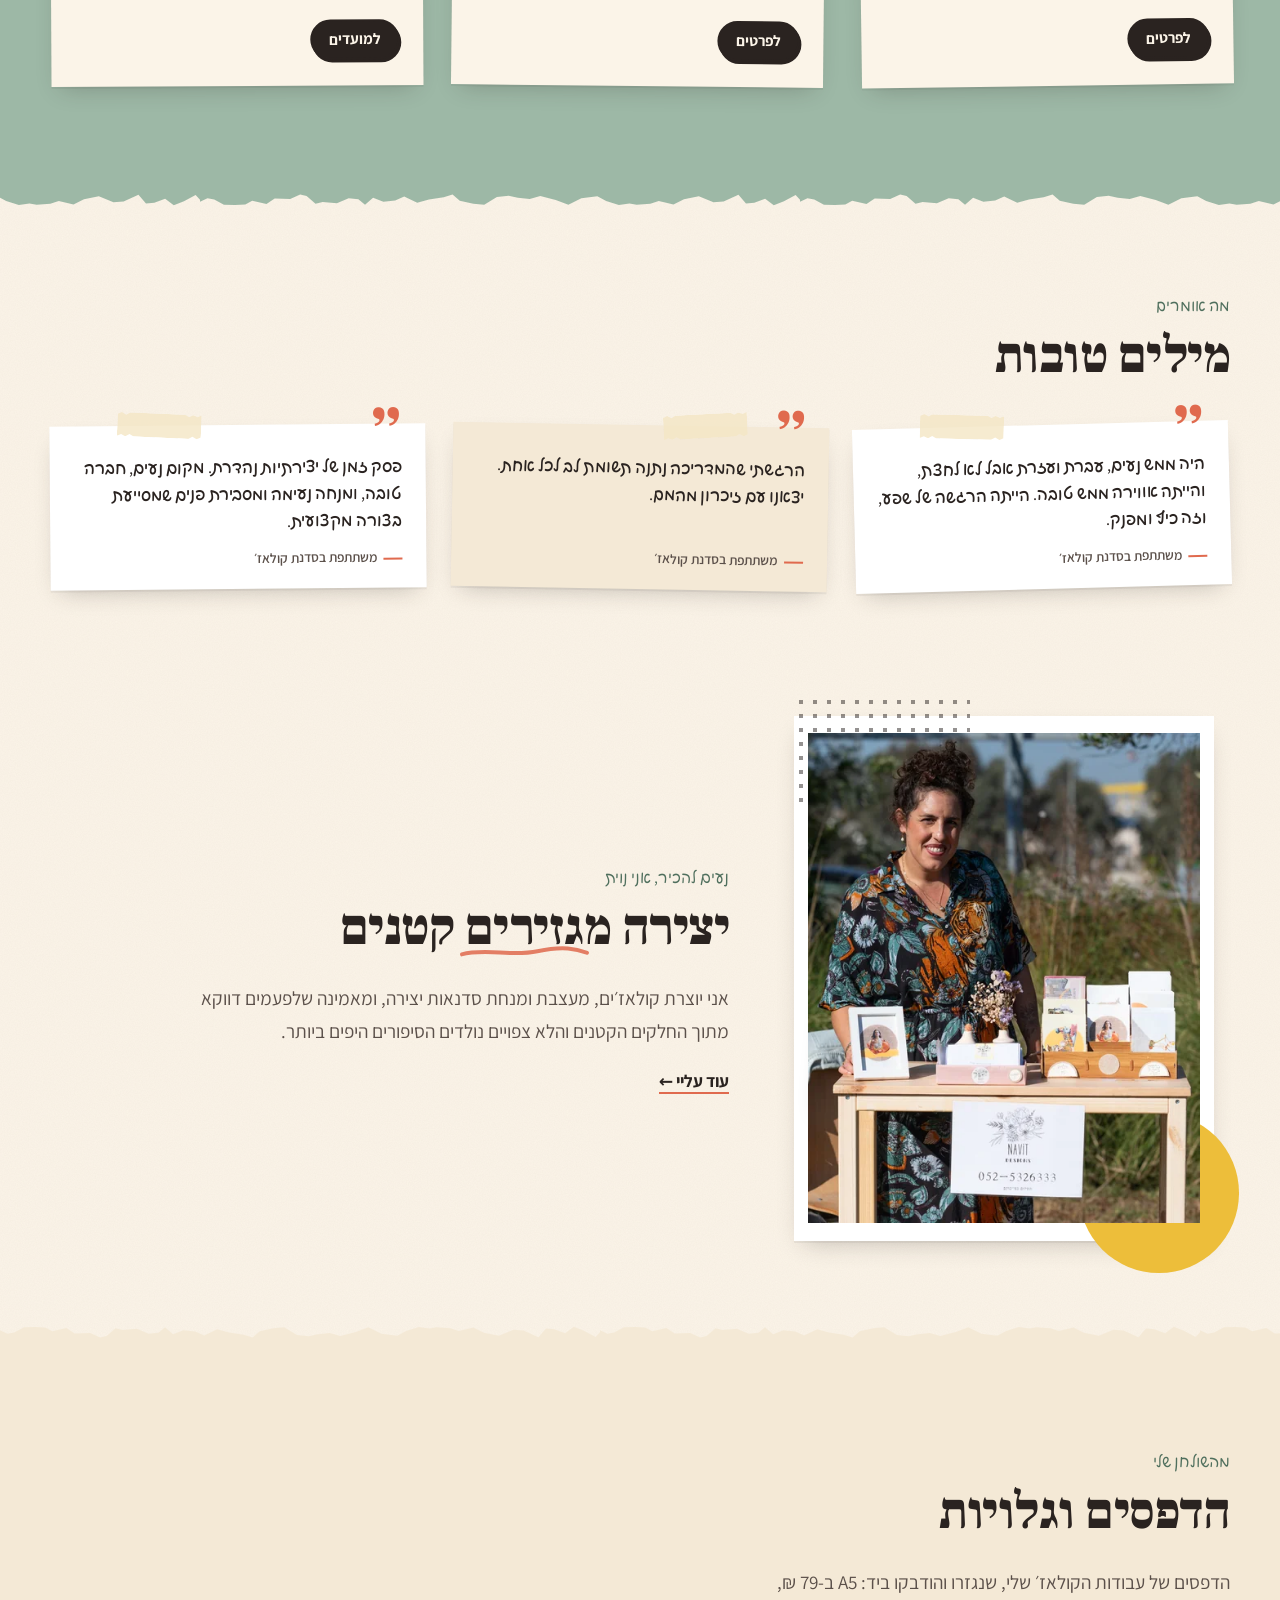
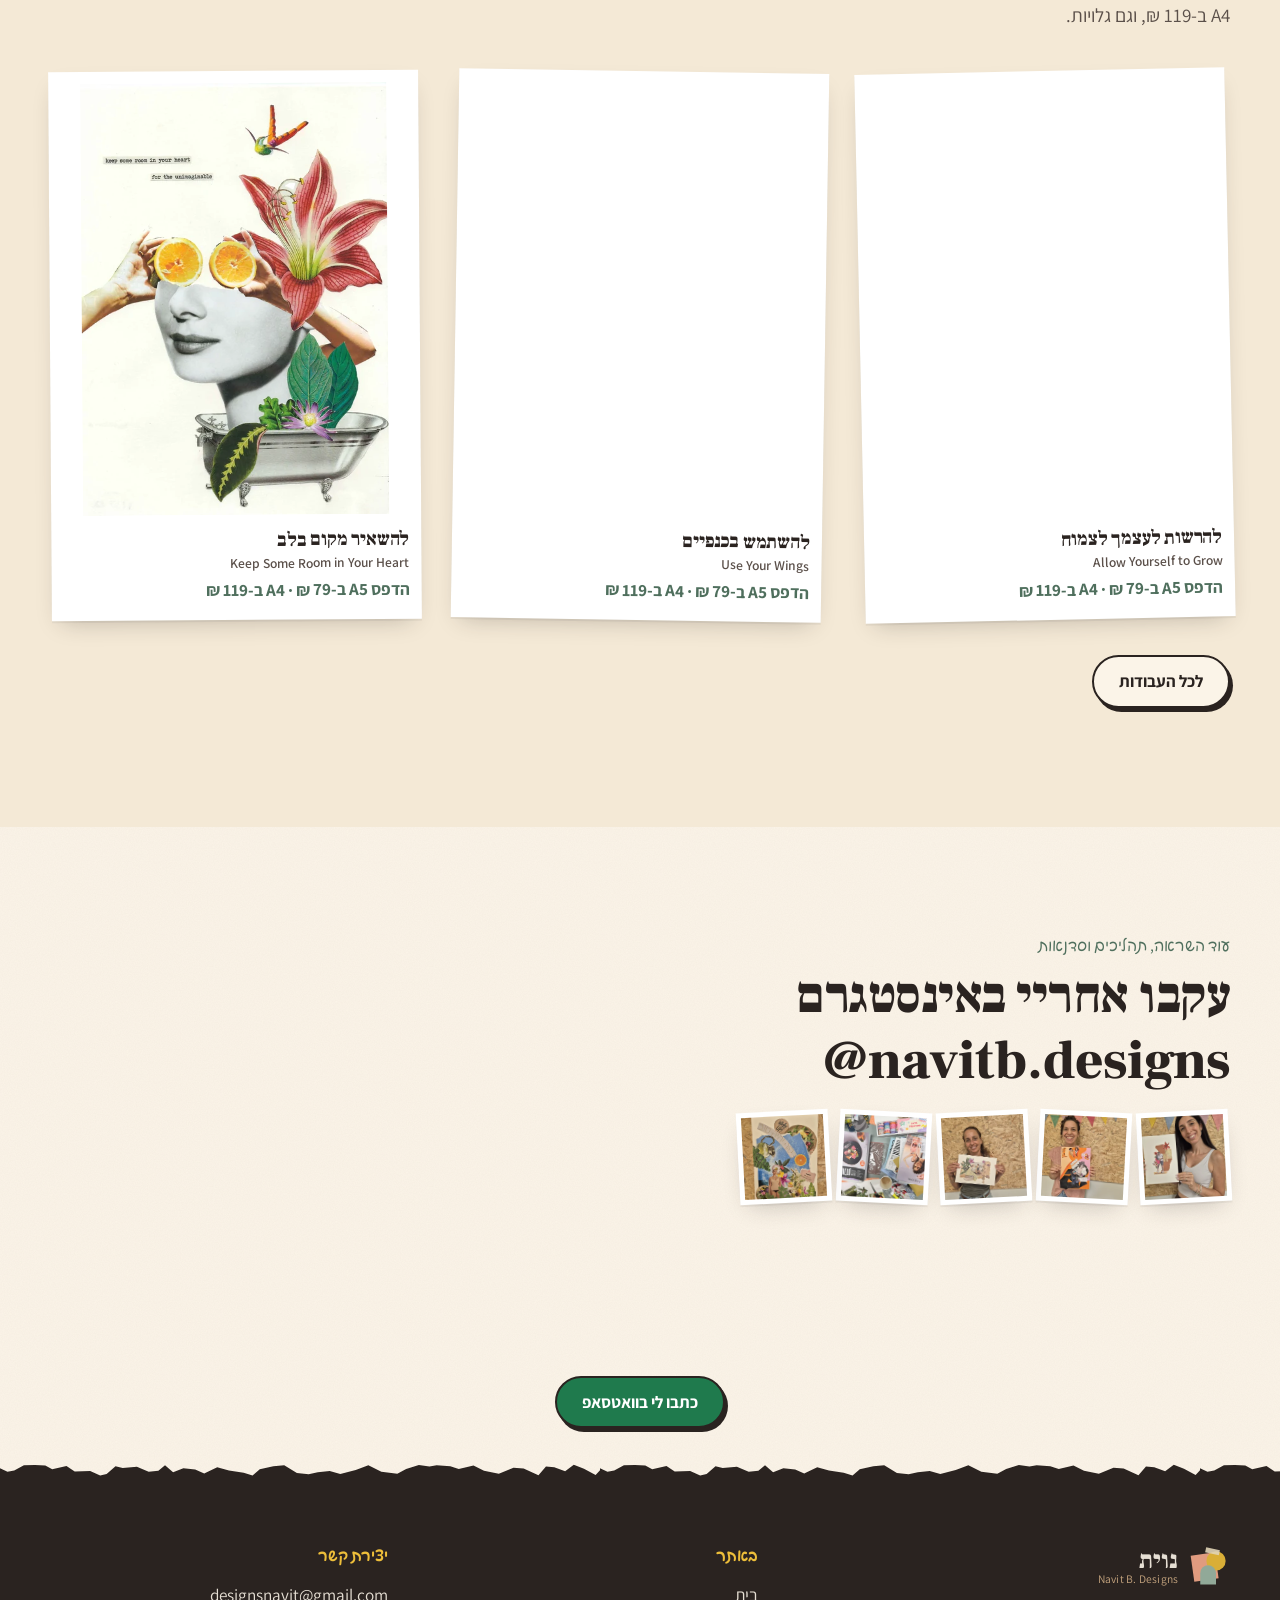
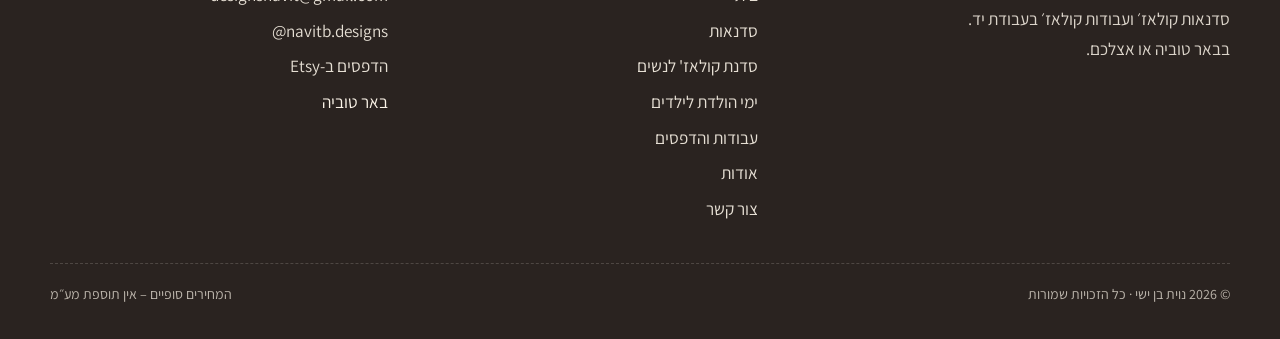
==== commit c318b1df: "STAGING (not published): shop +6 works (bird-and-dots, wanderlust-navigator, keep-some-room-in-your-" ====
--- a/index.html
+++ b/index.html
@@ -75,7 +75,7 @@
     <div class="ws-grid">
     <article class="ws-card reveal c-mustard" id="ws-kids">
       <span class="icon" aria-hidden="true">🎂</span>
-      <div class="ws-img"><picture><source type="image/webp" srcset="images/photos/birthday-garden-480.webp 360w, images/photos/birthday-garden-800.webp 600w, images/photos/birthday-garden.webp 1086w" sizes="(max-width:980px) 92vw, 360px"><img src="images/photos/birthday-garden.webp" width="1086" height="1448" alt="שולחן יום הולדת ערוך בחצר עם בלונים, מוכן לסדנת קולאז׳" style="object-position:50% 50%" loading="lazy" decoding="async"></picture></div>
+      <div class="ws-img"><picture><source type="image/webp" srcset="images/photos/birthday-garden-480.webp 360w, images/photos/birthday-garden-800.webp 600w, images/photos/birthday-garden.webp 1086w" sizes="(max-width:980px) 92vw, 360px"><img src="images/photos/birthday-garden.webp" width="1086" height="1448" alt="שולחן יום הולדת ערוך בחצר עם בלונים, מוכן לסדנת קולאז׳" style="object-position:50% 0%" loading="lazy" decoding="async"></picture></div>
       <div class="ws-body"><h3>ימי הולדת לילדים</h3><div class="aud">ילדים וימי הולדת</div>
         <p>כל ילד יוצא עם קולאז׳ משלו.</p>
         <div class="meta">מגיל 9</div>
@@ -112,7 +112,7 @@
 
 <section aria-labelledby="about-h">
   <div class="wrap about-grid">
-    <div class="portrait has-art reveal"><i class="p-dots"></i><i class="p-cut"></i><picture><source type="image/webp" srcset="images/about/navit-portrait-workshop-480.webp 384w, images/about/navit-portrait-workshop-800.webp 640w, images/about/navit-portrait-workshop.webp 853w" sizes="(max-width:880px) 80vw, 400px"><img src="images/about/navit-portrait-workshop.webp" width="853" height="1066" alt="נוית בן ישי, אמנית קולאז׳ ומנחת סדנאות, מחייכת ליד שולחן הסדנה" style="object-position:50% 30%" loading="lazy" decoding="async"></picture></div>
+    <div class="portrait has-art reveal"><i class="p-dots"></i><i class="p-cut"></i><picture><source type="image/webp" srcset="images/about/navit-stall-480.webp 480w, images/about/navit-stall-800.webp 800w, images/about/navit-stall.webp 1280w" sizes="(max-width:880px) 80vw, 400px"><img src="images/about/navit-stall.webp" width="1280" height="1600" alt="נוית בן ישי עומדת ליד שולחן עם הדפסים וקולאז׳ים ממוסגרים, בחוץ" style="object-position:50% 30%" loading="lazy" decoding="async"></picture></div>
     <div class="reveal">
       <span class="kicker">נעים להכיר, אני נוית</span>
       <h2 id="about-h">יצירה מ<span class="scribble">גזירים</span> קטנים</h2>
@@ -131,18 +131,18 @@
     </div>
     <div class="works-grid">
       <a class="work reveal" href="images/works/allow-yourself-to-grow.jpg" data-i="0" aria-haspopup="dialog">
-        <div class="work-img"><picture><source type="image/webp" srcset="images/works/allow-yourself-to-grow-480.webp 480w, images/works/allow-yourself-to-grow-800.webp 800w, images/works/allow-yourself-to-grow.webp 981w" sizes="(max-width:600px) 44vw, (max-width:900px) 45vw, 360px"><img src="images/works/allow-yourself-to-grow.jpg" width="981" height="1400" alt="קולאז׳ בעבודת יד של נוית – „להרשות לעצמך לצמוח“ (Allow Yourself to Grow)" loading="lazy" decoding="async"></picture></div>
+        <div class="work-img"><picture><source type="image/webp" srcset="images/works/allow-yourself-to-grow-480.webp 480w, images/works/allow-yourself-to-grow-800.webp 800w, images/works/allow-yourself-to-grow.webp 1122w" sizes="(max-width:600px) 44vw, (max-width:900px) 45vw, 360px"><img src="images/works/allow-yourself-to-grow.jpg" width="1122" height="1600" alt="קולאז׳ בעבודת יד של נוית – „להרשות לעצמך לצמוח“ (Allow Yourself to Grow)" loading="lazy" decoding="async"></picture></div>
         <div class="work-meta"><h3 class="work-title">להרשות לעצמך לצמוח</h3><span class="work-en" dir="ltr" lang="en">Allow Yourself to Grow</span>
           <span class="work-price">הדפס <span class="pp">A5 ב-79 ₪</span> · <span class="pp">A4 ב-119 ₪</span></span></div>
       </a>
       <a class="work reveal" href="images/works/use-your-wings.jpg" data-i="1" aria-haspopup="dialog">
-        <div class="work-img"><picture><source type="image/webp" srcset="images/works/use-your-wings-480.webp 480w, images/works/use-your-wings-800.webp 800w, images/works/use-your-wings.webp 999w" sizes="(max-width:600px) 44vw, (max-width:900px) 45vw, 360px"><img src="images/works/use-your-wings.jpg" width="999" height="1400" alt="קולאז׳ בעבודת יד של נוית – „להשתמש בכנפיים“ (Use Your Wings)" loading="lazy" decoding="async"></picture></div>
+        <div class="work-img"><picture><source type="image/webp" srcset="images/works/use-your-wings-480.webp 480w, images/works/use-your-wings-800.webp 800w, images/works/use-your-wings.webp 1141w" sizes="(max-width:600px) 44vw, (max-width:900px) 45vw, 360px"><img src="images/works/use-your-wings.jpg" width="1141" height="1600" alt="קולאז׳ בעבודת יד של נוית – „להשתמש בכנפיים“ (Use Your Wings)" loading="lazy" decoding="async"></picture></div>
         <div class="work-meta"><h3 class="work-title">להשתמש בכנפיים</h3><span class="work-en" dir="ltr" lang="en">Use Your Wings</span>
           <span class="work-price">הדפס <span class="pp">A5 ב-79 ₪</span> · <span class="pp">A4 ב-119 ₪</span></span></div>
       </a>
-      <a class="work reveal" href="images/works/really-dont-care.jpg" data-i="2" aria-haspopup="dialog">
-        <div class="work-img"><picture><source type="image/webp" srcset="images/works/really-dont-care-480.webp 480w, images/works/really-dont-care-800.webp 800w, images/works/really-dont-care.webp 994w" sizes="(max-width:600px) 44vw, (max-width:900px) 45vw, 360px"><img src="images/works/really-dont-care.jpg" width="994" height="1400" alt="קולאז׳ בעבודת יד של נוית – „ממש לא אכפת לי“ (Really Don&#39;t Care)" loading="lazy" decoding="async"></picture></div>
-        <div class="work-meta"><h3 class="work-title">ממש לא אכפת לי</h3><span class="work-en" dir="ltr" lang="en">Really Don&#39;t Care</span>
+      <a class="work reveal" href="shop.html#keep-some-room-in-your-heart">
+        <div class="work-img"><picture><source type="image/webp" srcset="images/works/keep-some-room-in-your-heart-480.webp 480w, images/works/keep-some-room-in-your-heart-800.webp 800w, images/works/keep-some-room-in-your-heart.webp 1131w" sizes="(max-width:600px) 44vw, (max-width:900px) 45vw, 360px"><img src="images/works/keep-some-room-in-your-heart.jpg" width="1131" height="1600" alt="קולאז׳ בעבודת יד של נוית – „להשאיר מקום בלב“ (Keep Some Room in Your Heart)" loading="lazy" decoding="async"></picture></div>
+        <div class="work-meta"><h3 class="work-title">להשאיר מקום בלב</h3><span class="work-en" dir="ltr" lang="en">Keep Some Room in Your Heart</span>
           <span class="work-price">הדפס <span class="pp">A5 ב-79 ₪</span> · <span class="pp">A4 ב-119 ₪</span></span></div>
       </a>
     </div>
@@ -163,7 +163,7 @@
 
 </main>
 <p class="center-cta" style="padding-block:2rem"><a class="btn btn-wa" href="https://wa.me/972525326333?text=%D7%94%D7%99%D7%99%20%D7%A0%D7%95%D7%99%D7%AA%2C%20%D7%90%D7%A9%D7%9E%D7%97%20%D7%9C%D7%A9%D7%9E%D7%95%D7%A2%20%D7%A2%D7%9C%20%D7%A1%D7%93%D7%A0%D7%AA%20%D7%A7%D7%95%D7%9C%D7%90%D7%96%D7%B3%20%F0%9F%99%82" target="_blank" rel="noopener">כתבו לי בוואטסאפ</a></p>
-<script type="application/json" id="works-data">[{"t":"להרשות לעצמך לצמוח","en":"Allow Yourself to Grow","d":"אישה שהופכת לפרח לבן גדול, עם שורשים שיורדים מפקעת אדומה. תזכורת שאפשר להיות מושרשים ולפרוח בו־זמנית.","m":"תצלום וינטג׳, איור בוטני של פרח, צבעי מים","alt":"קולאז׳ בעבודת יד של נוית – „להרשות לעצמך לצמוח“ (Allow Yourself to Grow)","src":"images/works/allow-yourself-to-grow.jpg","set":"images/works/allow-yourself-to-grow-480.webp 480w, images/works/allow-yourself-to-grow-800.webp 800w, images/works/allow-yourself-to-grow.webp 981w","w":981,"h":1400},{"t":"להשתמש בכנפיים","en":"Use Your Wings","d":"קקדו ורוד על ענף, בין גזרי צבעי מים בבורדו ובירוק מרווה. דחיפה עדינה לפרוש כנפיים.","m":"איור ציפור, צבעי מים, נייר","alt":"קולאז׳ בעבודת יד של נוית – „להשתמש בכנפיים“ (Use Your Wings)","src":"images/works/use-your-wings.jpg","set":"images/works/use-your-wings-480.webp 480w, images/works/use-your-wings-800.webp 800w, images/works/use-your-wings.webp 999w","w":999,"h":1400},{"t":"ממש לא אכפת לי","en":"Really Don't Care","d":"אישה בבגד צהוב, הפנים מוסתרות מאחורי פרחים מיובשים ועלים טרופיים. חגיגה של שחרור מדעות של אחרים.","m":"תצלום, פרחים מיובשים, עלים טרופיים, נייר וינטג׳","alt":"קולאז׳ בעבודת יד של נוית – „ממש לא אכפת לי“ (Really Don't Care)","src":"images/works/really-dont-care.jpg","set":"images/works/really-dont-care-480.webp 480w, images/works/really-dont-care-800.webp 800w, images/works/really-dont-care.webp 994w","w":994,"h":1400},{"t":"לסמוך על הרעיונות המשוגעים","en":"Trust Your Crazy Ideas","d":"ילדה וינטג׳ מאושרת מחזיקה זוג נעליים ענקיות. הזמנה קטנה לקחת סיכון יצירתי.","m":"תצלום וינטג׳, נייר צבעוני קרוע, קבלות ונייר וינטג׳","alt":"קולאז׳ בעבודת יד של נוית – „לסמוך על הרעיונות המשוגעים“ (Trust Your Crazy Ideas)","src":"images/works/trust-your-crazy-ideas.jpg","set":"images/works/trust-your-crazy-ideas-480.webp 480w, images/works/trust-your-crazy-ideas-800.webp 800w, images/works/trust-your-crazy-ideas.webp 986w","w":986,"h":1400},{"t":"איזה חיים יפים","en":"What a Beautiful Life","d":"אישה צעירה לצד איורי פטריות וינטג׳ ובול דואר ישן, בגוונים טבעיים. היופי שביומיום.","m":"תצלום, איורי פטריות וינטג׳, בול דואר ישן, צבעי מים","alt":"קולאז׳ בעבודת יד של נוית – „איזה חיים יפים“ (What a Beautiful Life)","src":"images/works/what-a-beautiful-life.jpg","set":"images/works/what-a-beautiful-life-480.webp 480w, images/works/what-a-beautiful-life-800.webp 800w, images/works/what-a-beautiful-life.webp 1004w","w":1004,"h":1400},{"t":"להתחיל לעשות את מה שאוהבים","en":"Start Doing Things You Love","d":"אישה בשמלה ירוקה צועדת על נייר משבצות, בין דבורים ופרחים. דחיפה ברורה להפסיק לחכות.","m":"תצלום וינטג׳, נייר משבצות, איורי דבורים ופרחים, צבעי מים","alt":"קולאז׳ בעבודת יד של נוית – „להתחיל לעשות את מה שאוהבים“ (Start Doing Things You Love)","src":"images/works/start-doing-things-you-love.jpg","set":"images/works/start-doing-things-you-love-480.webp 480w, images/works/start-doing-things-you-love-800.webp 800w, images/works/start-doing-things-you-love.webp 1053w","w":1053,"h":1400},{"t":"רגעים נפלאים","en":"Wonderful Moments","d":"דמות וינטג׳ עם ראש של עלה־פרח, יושבת על חצי עיגול שנגזר ממפה ישנה. על האטה ועל לשים לב לרגע.","m":"תצלום וינטג׳, מפה ישנה, עלים, צבעי מים","alt":"קולאז׳ בעבודת יד של נוית – „רגעים נפלאים“ (Wonderful Moments)","src":"images/works/wonderful-moments.jpg","set":"images/works/wonderful-moments-480.webp 480w, images/works/wonderful-moments-800.webp 800w, images/works/wonderful-moments-1200.webp 1200w, images/works/wonderful-moments.webp 1400w","w":1400,"h":990},{"t":"דברים טובים עומדים לקרות","en":"Good Things Are Going to Happen","d":"ילדה וינטג׳ עם נורה ואיור בוטני, עומדת על פרח לוטוס. קמע קטן להתחלות חדשות.","m":"תצלום וינטג׳, איורים בוטניים, נייר","alt":"קולאז׳ בעבודת יד של נוית – „דברים טובים עומדים לקרות“ (Good Things Are Going to Happen)","src":"images/works/good-things-are-going-to-happen.jpg","set":"images/works/good-things-are-going-to-happen-480.webp 480w, images/works/good-things-are-going-to-happen-800.webp 800w, images/works/good-things-are-going-to-happen.webp 1026w","w":1026,"h":1400},{"t":"לא לשכוח לעוף","en":"Don't Forget to Fly","d":"אישה עם כנפיים של עלי כותרת פוגשת ציפור אקזוטית על רקע שמיים כחולים. תזכורת עליזה לכנפיים שלנו.","m":"תצלום וינטג׳, איורי ציפורים וצמחים, צבעי מים","alt":"קולאז׳ בעבודת יד של נוית – „לא לשכוח לעוף“ (Don't Forget to Fly)","src":"images/works/dont-forget-to-fly.jpg","set":"images/works/dont-forget-to-fly-480.webp 480w, images/works/dont-forget-to-fly-800.webp 800w, images/works/dont-forget-to-fly-1200.webp 1200w, images/works/dont-forget-to-fly.webp 1400w","w":1400,"h":932}]</script>
+<script type="application/json" id="works-data">[{"t":"להרשות לעצמך לצמוח","en":"Allow Yourself to Grow","d":"אישה שהופכת לפרח לבן גדול, עם שורשים שיורדים מפקעת אדומה. תזכורת שאפשר להיות מושרשים ולפרוח בו־זמנית.","m":"תצלום וינטג׳, איור בוטני של פרח, צבעי מים","alt":"קולאז׳ בעבודת יד של נוית – „להרשות לעצמך לצמוח“ (Allow Yourself to Grow)","src":"images/works/allow-yourself-to-grow.jpg","set":"images/works/allow-yourself-to-grow-480.webp 480w, images/works/allow-yourself-to-grow-800.webp 800w, images/works/allow-yourself-to-grow.webp 1122w","w":1122,"h":1600},{"t":"להשתמש בכנפיים","en":"Use Your Wings","d":"קקדו ורוד על ענף, בין גזרי צבעי מים בבורדו ובירוק מרווה. דחיפה עדינה לפרוש כנפיים.","m":"איור ציפור, צבעי מים, נייר","alt":"קולאז׳ בעבודת יד של נוית – „להשתמש בכנפיים“ (Use Your Wings)","src":"images/works/use-your-wings.jpg","set":"images/works/use-your-wings-480.webp 480w, images/works/use-your-wings-800.webp 800w, images/works/use-your-wings.webp 1141w","w":1141,"h":1600},{"t":"להשאיר מקום בלב","en":"Keep Some Room in Your Heart","d":"פנים בשחור־לבן מציצות מתוך אמבטיה וינטג׳, ידיים מחזיקות חצאי תפוז מול העיניים, שושן אדום ויונק דבש קטן. ובטקסט: keep some room in your heart for the unimaginable.","m":"תצלום וינטג׳, איורים בוטניים, איור יונק דבש, טקסט מודפס","alt":"קולאז׳ בעבודת יד של נוית – „להשאיר מקום בלב“ (Keep Some Room in Your Heart)","src":"images/works/keep-some-room-in-your-heart.jpg","set":"images/works/keep-some-room-in-your-heart-480.webp 480w, images/works/keep-some-room-in-your-heart-800.webp 800w, images/works/keep-some-room-in-your-heart.webp 1131w","w":1131,"h":1600,"etsy":false},{"t":"לסמוך על הרעיונות המשוגעים","en":"Trust Your Crazy Ideas","d":"ילדה וינטג׳ מאושרת מחזיקה זוג נעליים ענקיות. הזמנה קטנה לקחת סיכון יצירתי.","m":"תצלום וינטג׳, נייר צבעוני קרוע, קבלות ונייר וינטג׳","alt":"קולאז׳ בעבודת יד של נוית – „לסמוך על הרעיונות המשוגעים“ (Trust Your Crazy Ideas)","src":"images/works/trust-your-crazy-ideas.jpg","set":"images/works/trust-your-crazy-ideas-480.webp 480w, images/works/trust-your-crazy-ideas-800.webp 800w, images/works/trust-your-crazy-ideas.webp 986w","w":986,"h":1400},{"t":"איזה חיים יפים","en":"What a Beautiful Life","d":"אישה צעירה לצד איורי פטריות וינטג׳ ובול דואר ישן, בגוונים טבעיים. היופי שביומיום.","m":"תצלום, איורי פטריות וינטג׳, בול דואר ישן, צבעי מים","alt":"קולאז׳ בעבודת יד של נוית – „איזה חיים יפים“ (What a Beautiful Life)","src":"images/works/what-a-beautiful-life.jpg","set":"images/works/what-a-beautiful-life-480.webp 480w, images/works/what-a-beautiful-life-800.webp 800w, images/works/what-a-beautiful-life.webp 1004w","w":1004,"h":1400},{"t":"להתחיל לעשות את מה שאוהבים","en":"Start Doing Things You Love","d":"אישה בשמלה ירוקה צועדת על נייר משבצות, בין דבורים ופרחים. דחיפה ברורה להפסיק לחכות.","m":"תצלום וינטג׳, נייר משבצות, איורי דבורים ופרחים, צבעי מים","alt":"קולאז׳ בעבודת יד של נוית – „להתחיל לעשות את מה שאוהבים“ (Start Doing Things You Love)","src":"images/works/start-doing-things-you-love.jpg","set":"images/works/start-doing-things-you-love-480.webp 480w, images/works/start-doing-things-you-love-800.webp 800w, images/works/start-doing-things-you-love.webp 1053w","w":1053,"h":1400},{"t":"רגעים נפלאים","en":"Wonderful Moments","d":"דמות וינטג׳ עם ראש של עלה־פרח, יושבת על חצי עיגול שנגזר ממפה ישנה. על האטה ועל לשים לב לרגע.","m":"תצלום וינטג׳, מפה ישנה, עלים, צבעי מים","alt":"קולאז׳ בעבודת יד של נוית – „רגעים נפלאים“ (Wonderful Moments)","src":"images/works/wonderful-moments.jpg","set":"images/works/wonderful-moments-480.webp 480w, images/works/wonderful-moments-800.webp 800w, images/works/wonderful-moments-1200.webp 1200w, images/works/wonderful-moments.webp 1400w","w":1400,"h":990},{"t":"דברים טובים עומדים לקרות","en":"Good Things Are Going to Happen","d":"ילדה וינטג׳ עם נורה ואיור בוטני, עומדת על פרח לוטוס. קמע קטן להתחלות חדשות.","m":"תצלום וינטג׳, איורים בוטניים, נייר","alt":"קולאז׳ בעבודת יד של נוית – „דברים טובים עומדים לקרות“ (Good Things Are Going to Happen)","src":"images/works/good-things-are-going-to-happen.jpg","set":"images/works/good-things-are-going-to-happen-480.webp 480w, images/works/good-things-are-going-to-happen-800.webp 800w, images/works/good-things-are-going-to-happen.webp 1026w","w":1026,"h":1400},{"t":"לא לשכוח לעוף","en":"Don't Forget to Fly","d":"אישה עם כנפיים של עלי כותרת פוגשת ציפור אקזוטית על רקע שמיים כחולים. תזכורת עליזה לכנפיים שלנו.","m":"תצלום וינטג׳, איורי ציפורים וצמחים, צבעי מים","alt":"קולאז׳ בעבודת יד של נוית – „לא לשכוח לעוף“ (Don't Forget to Fly)","src":"images/works/dont-forget-to-fly.jpg","set":"images/works/dont-forget-to-fly-480.webp 480w, images/works/dont-forget-to-fly-800.webp 800w, images/works/dont-forget-to-fly-1200.webp 1200w, images/works/dont-forget-to-fly.webp 1400w","w":1400,"h":932}]</script>
 <footer class="site-footer"><div class="wrap"><div class="foot-grid">
   <div><a class="logo" href="index.html"><svg class="logo-mark" viewBox="0 0 48 48" aria-hidden="true" focusable="false"><rect x="5" y="9" width="28" height="30" fill="#F4A98A" transform="rotate(-8 19 24)"/><circle cx="32" cy="17" r="11" fill="#EDBE3A"/><path d="M14 44V31a9 9 0 0 1 18 0v13z" fill="#9DB8A6"/><rect x="20" y="3" width="16" height="6" fill="rgba(244,231,198,.9)" transform="rotate(12 28 6)"/></svg><span class="logo-text">נוית<small>Navit B. Designs</small></span></a>
     <p class="foot-about">סדנאות קולאז׳ ועבודות קולאז׳ בעבודת יד. בבאר טוביה או אצלכם.</p></div>
--- a/styles.css
+++ b/styles.css
@@ -703,3 +703,29 @@
   .wa-float svg{width:22px;height:22px}
   .wa-float.is-hidden{opacity:0;transform:translateY(20px);pointer-events:none}
 }
+
+/* ===== חנות: גלריה קטנה לכל עבודה + הזמנה בוואטסאפ ===== */
+.work{cursor:default;display:flex;flex-direction:column}
+a.work-open{display:block;text-decoration:none;color:inherit;cursor:pointer}
+.work:hover .work-img::after,.work-open:focus-visible .work-img::after{opacity:1;transform:none}
+.work-thumbs{display:grid;grid-template-columns:repeat(3,1fr);gap:6px;margin-top:.7rem}
+.work-thumb{display:block;aspect-ratio:4/3;overflow:hidden;background:var(--paper-2);border:1px solid rgba(42,35,32,.12)}
+.work-thumb img{width:100%;height:100%;object-fit:cover;display:block;transition:transform .3s}
+.work-thumb:hover img,.work-thumb:focus-visible img{transform:scale(1.06)}
+.work-order{display:flex;flex-wrap:wrap;align-items:center;gap:.5rem 1rem;margin-top:auto;padding-top:.9rem}
+.btn.work-wa{background:#25D366;border-color:#1a9e4c;color:#10331d;padding:.55rem 1rem;font-size:.95rem}
+.btn.work-wa:hover{background:#1fbd5a}
+.work-etsy{font-size:.82rem;color:var(--ink-soft)}
+.small-note{font-size:.9rem;color:var(--ink-soft);margin-top:.6rem}
+.lb-media{grid-template-rows:auto auto}
+.lb-thumbs{display:flex;gap:8px;justify-content:center;margin-top:.7rem}
+.lb-thumb{width:72px;aspect-ratio:4/3;padding:0;border:2px solid transparent;background:none;cursor:pointer;overflow:hidden;opacity:.7}
+.lb-thumb img{width:100%;height:100%;object-fit:cover;display:block}
+.lb-thumb[aria-pressed="true"]{border-color:var(--ink);opacity:1}
+@media (max-width:600px){
+  .work-thumbs{gap:4px}
+  .btn.work-wa{width:100%;justify-content:center;text-align:center;font-size:.88rem;padding:.5rem .6rem}
+  .work-etsy{font-size:.75rem}
+  .lb-thumb{width:58px}
+}
+.lb-etsy[hidden]{display:none}
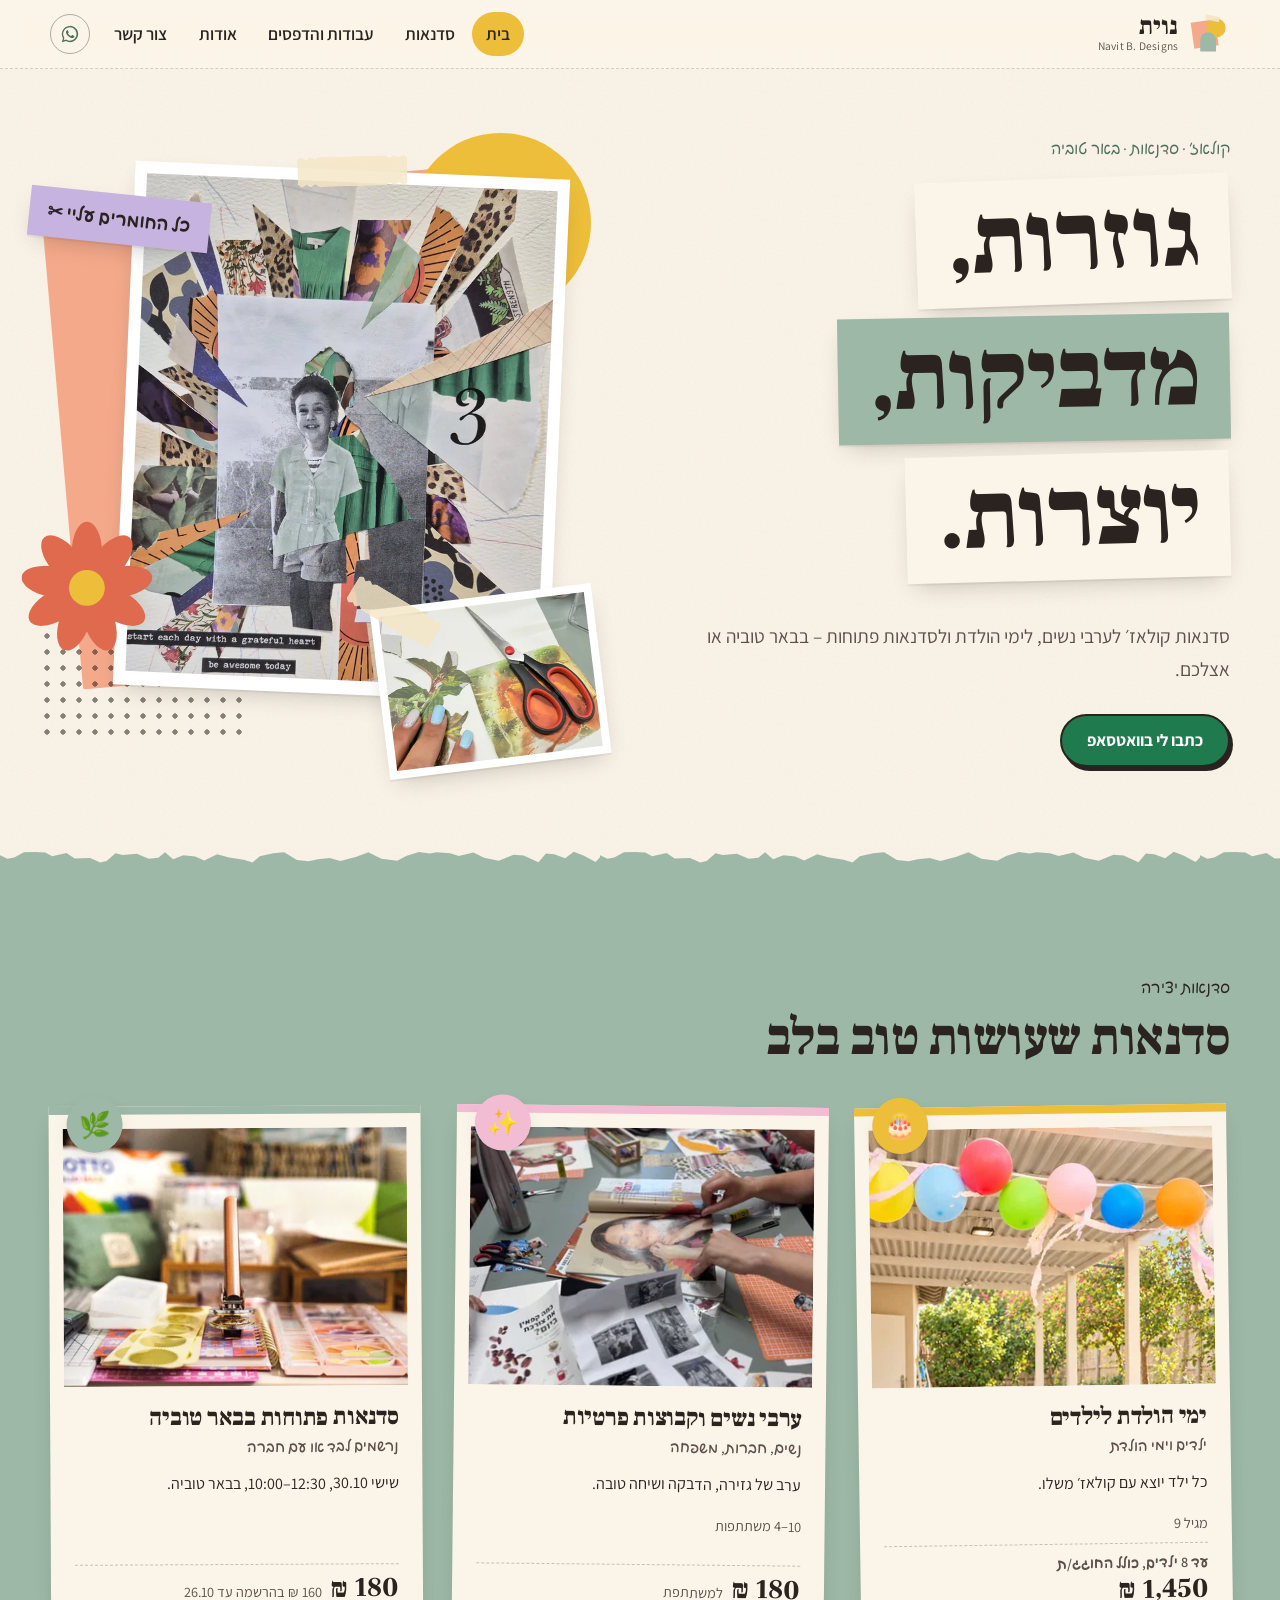
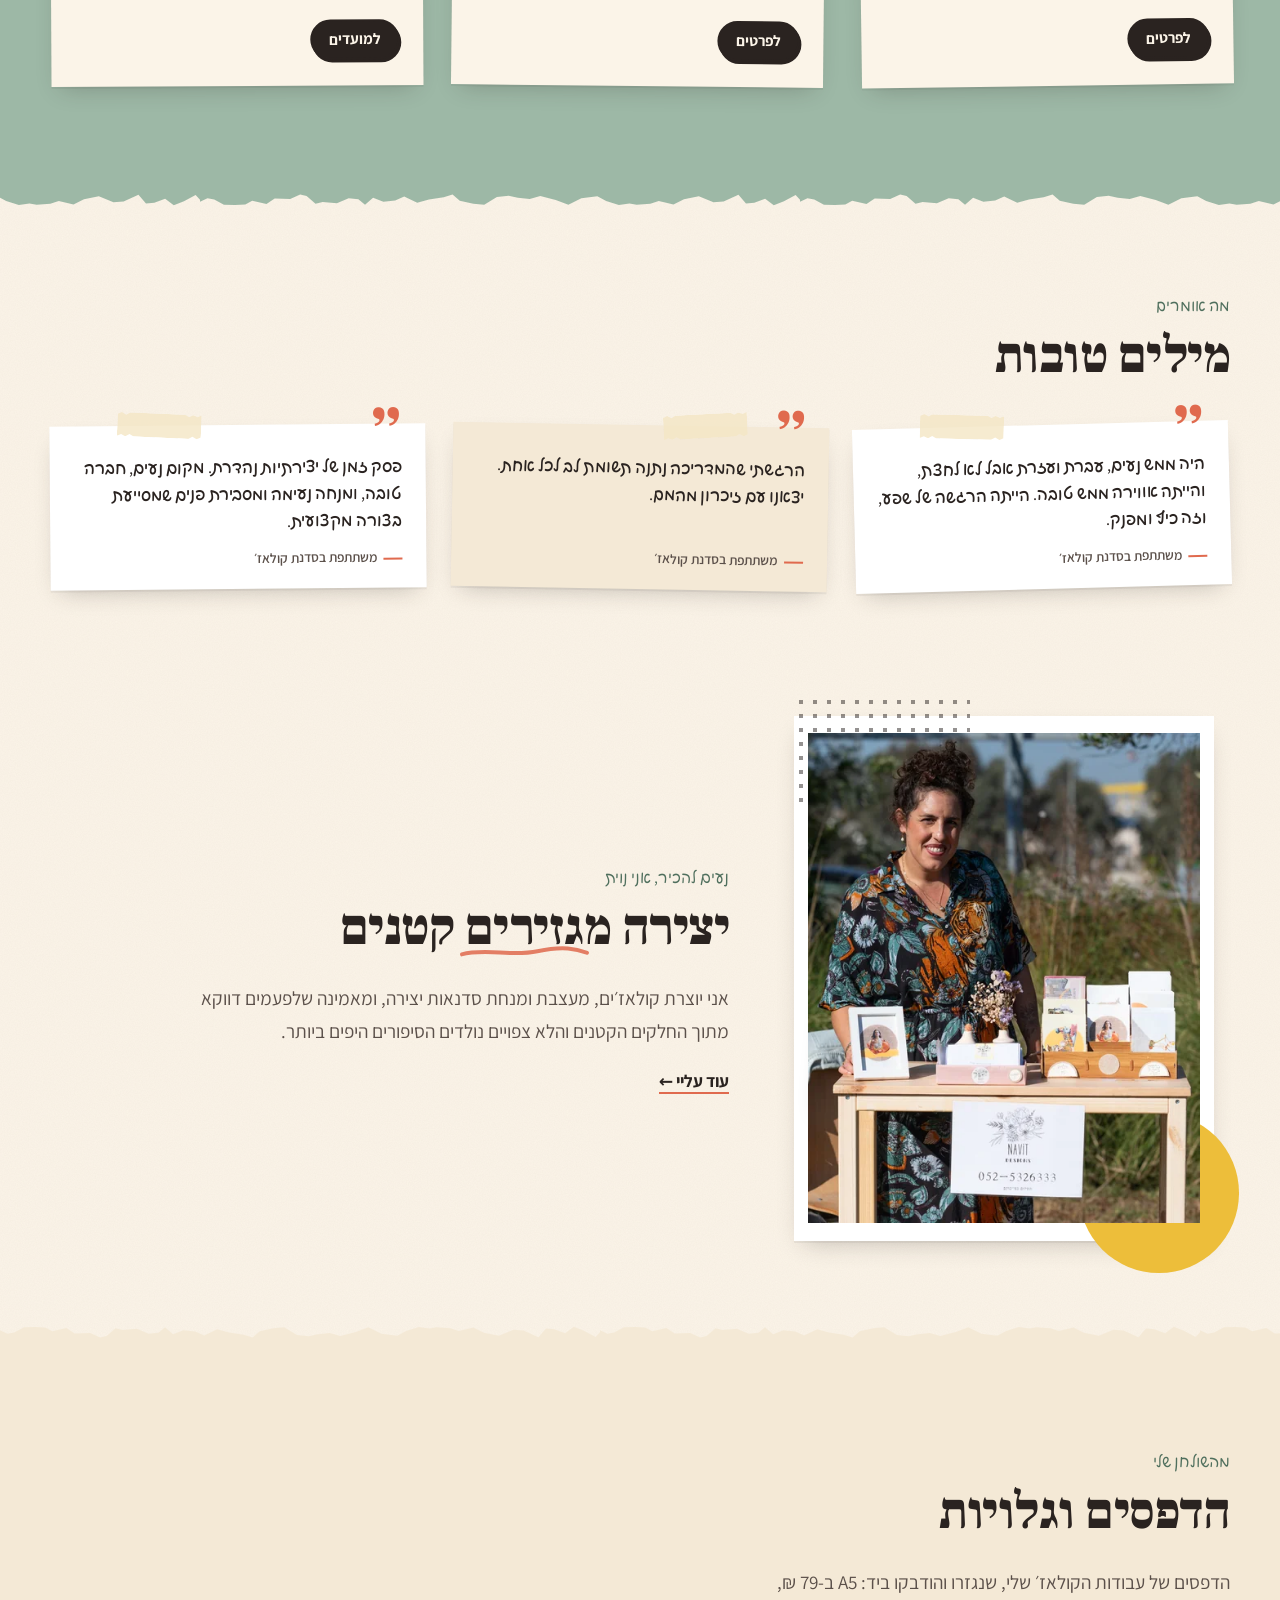
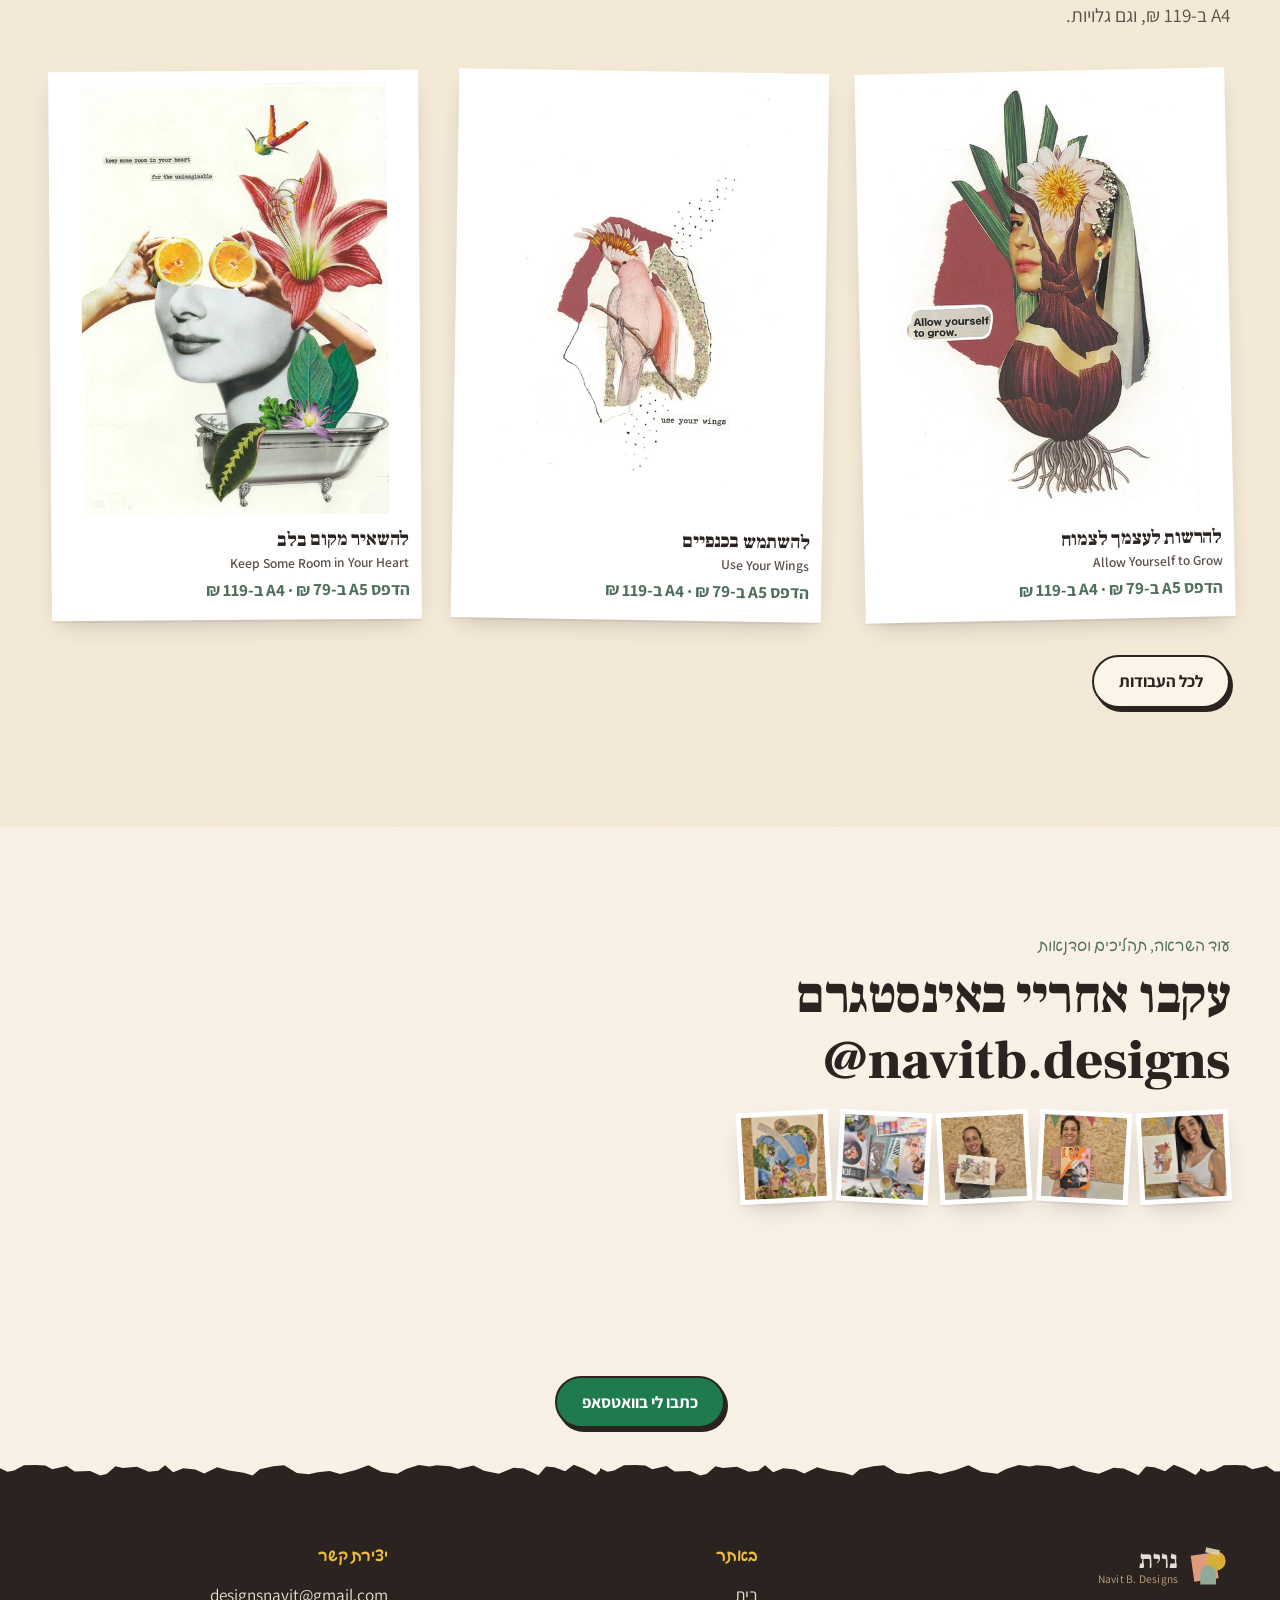
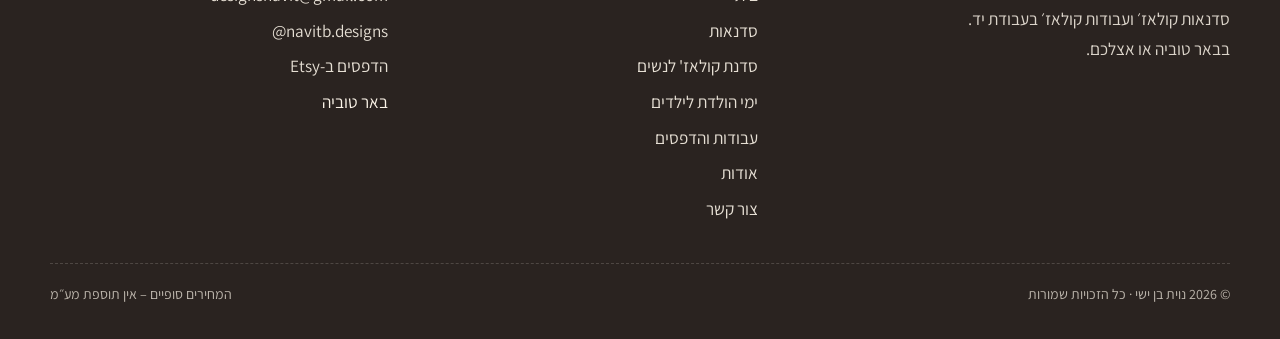
==== commit 0670cdef: "STAGING (not published): swaps 2/5+4/4 open-workshops = paints table, 10/1 contact header = long tab" ====
--- a/index.html
+++ b/index.html
@@ -95,7 +95,7 @@
     </article>
     <article class="ws-card reveal c-sage" id="ws-open">
       <span class="icon" aria-hidden="true">🌿</span>
-      <div class="ws-img"><picture><source type="image/webp" srcset="images/photos/workshop-15-480.webp 360w, images/photos/workshop-15-800.webp 600w, images/photos/workshop-15.webp 1200w" sizes="(max-width:980px) 92vw, 360px"><img src="images/photos/workshop-15.webp" width="1200" height="1600" alt="ידיים רבות עובדות יחד סביב שולחן הסדנה" style="object-position:50% 50%" loading="lazy" decoding="async"></picture></div>
+      <div class="ws-img"><picture><source type="image/webp" srcset="images/photos/paints-table-480.webp 480w, images/photos/paints-table-800.webp 800w, images/photos/paints-table.webp 1600w" sizes="(max-width:980px) 92vw, 360px"><img src="images/photos/paints-table.webp" width="1600" height="1066" alt="שולחן עבודה עם צבעים, מכחולים וחומרי יצירה לפני סדנה" style="object-position:50% 50%" loading="lazy" decoding="async"></picture></div>
       <div class="ws-body"><h3>סדנאות פתוחות בבאר טוביה</h3><div class="aud">נרשמים לבד או עם חברה</div>
         <p>שישי 30.10, <span dir="ltr">10:00–12:30</span>, בבאר טוביה.</p>
         
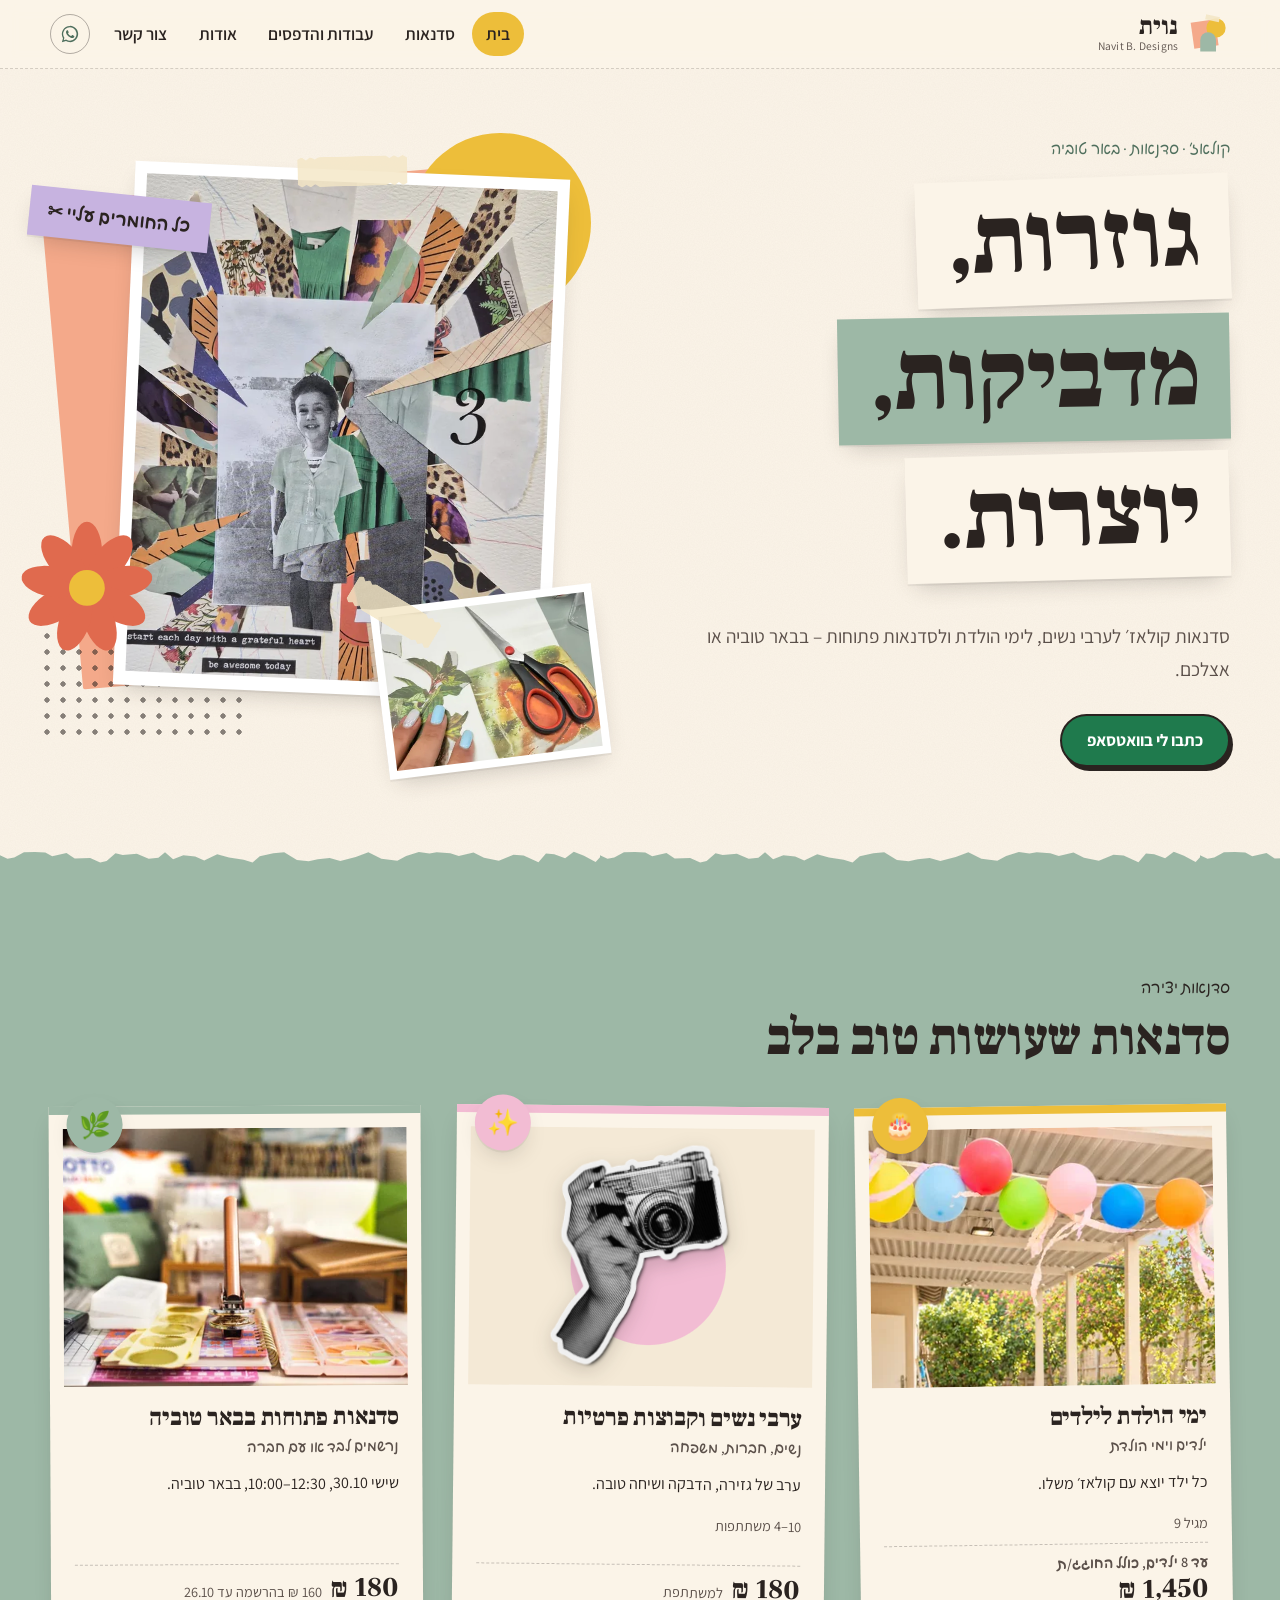
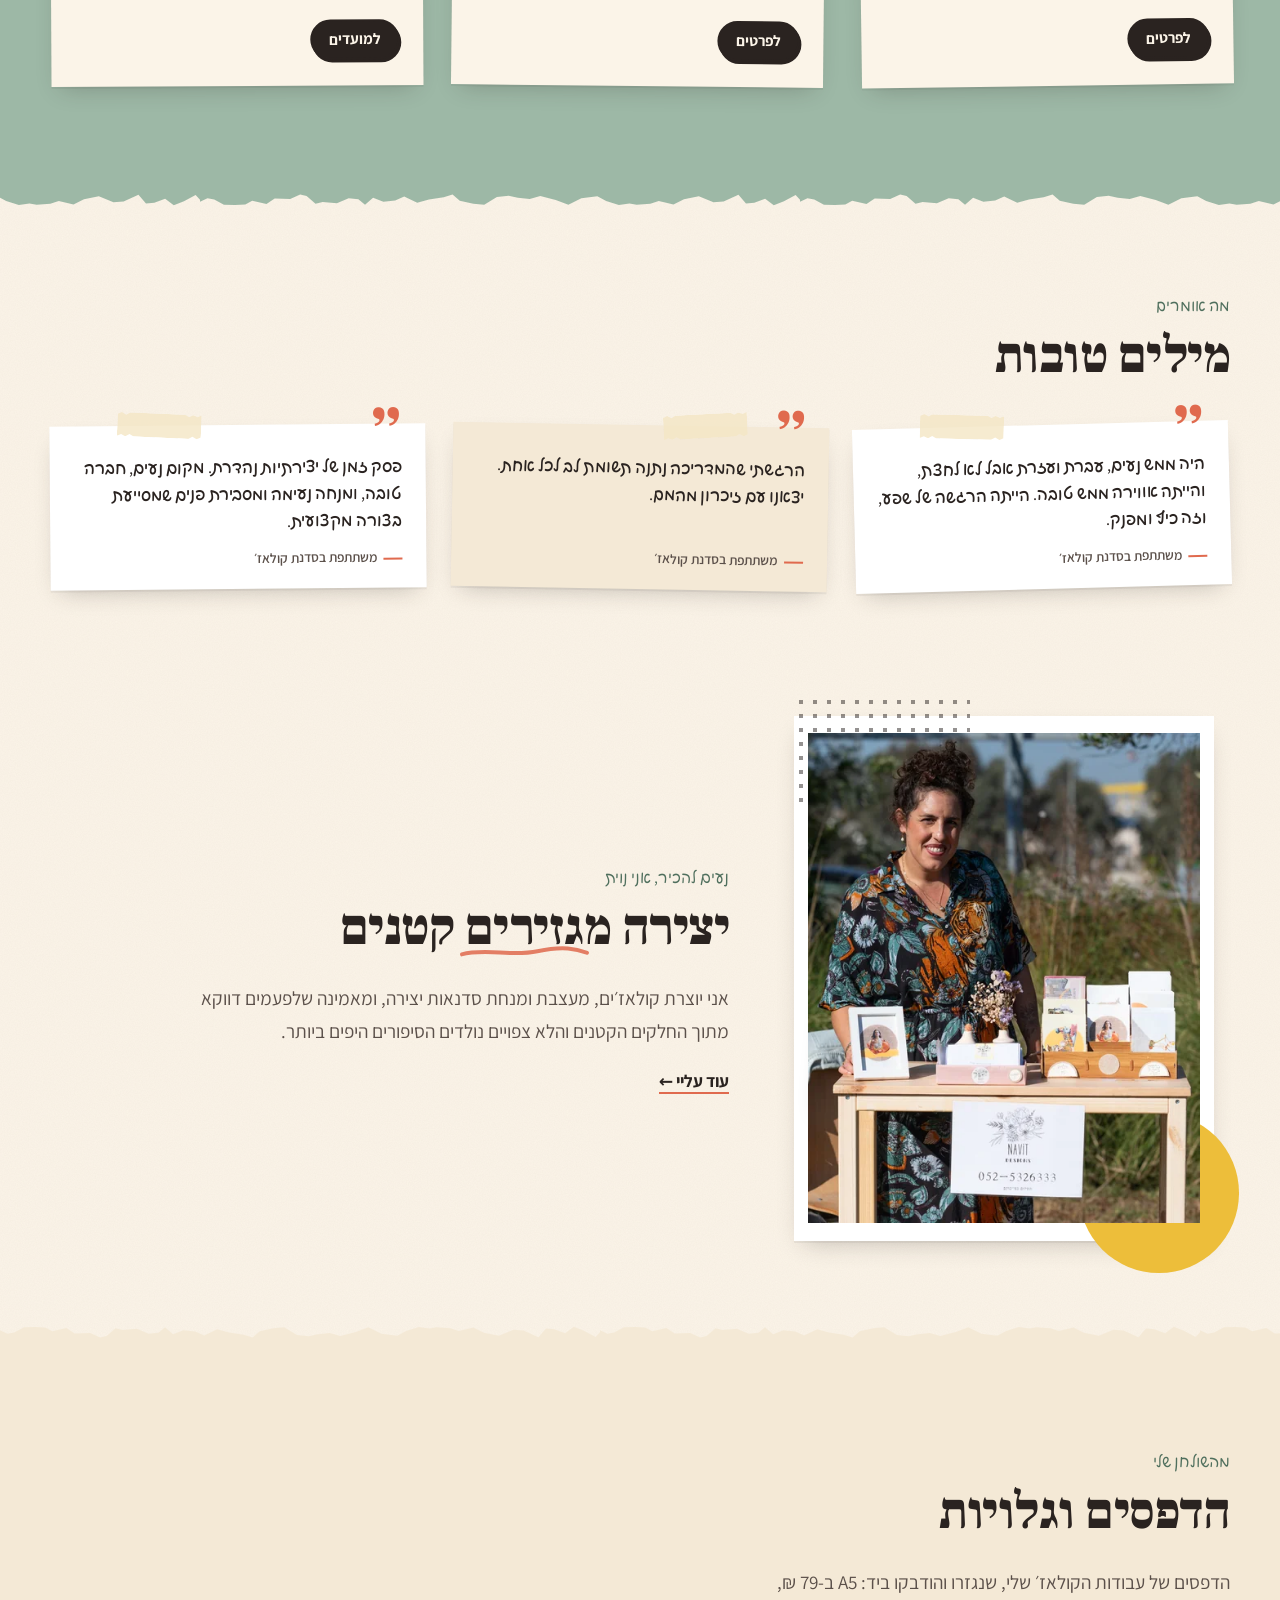
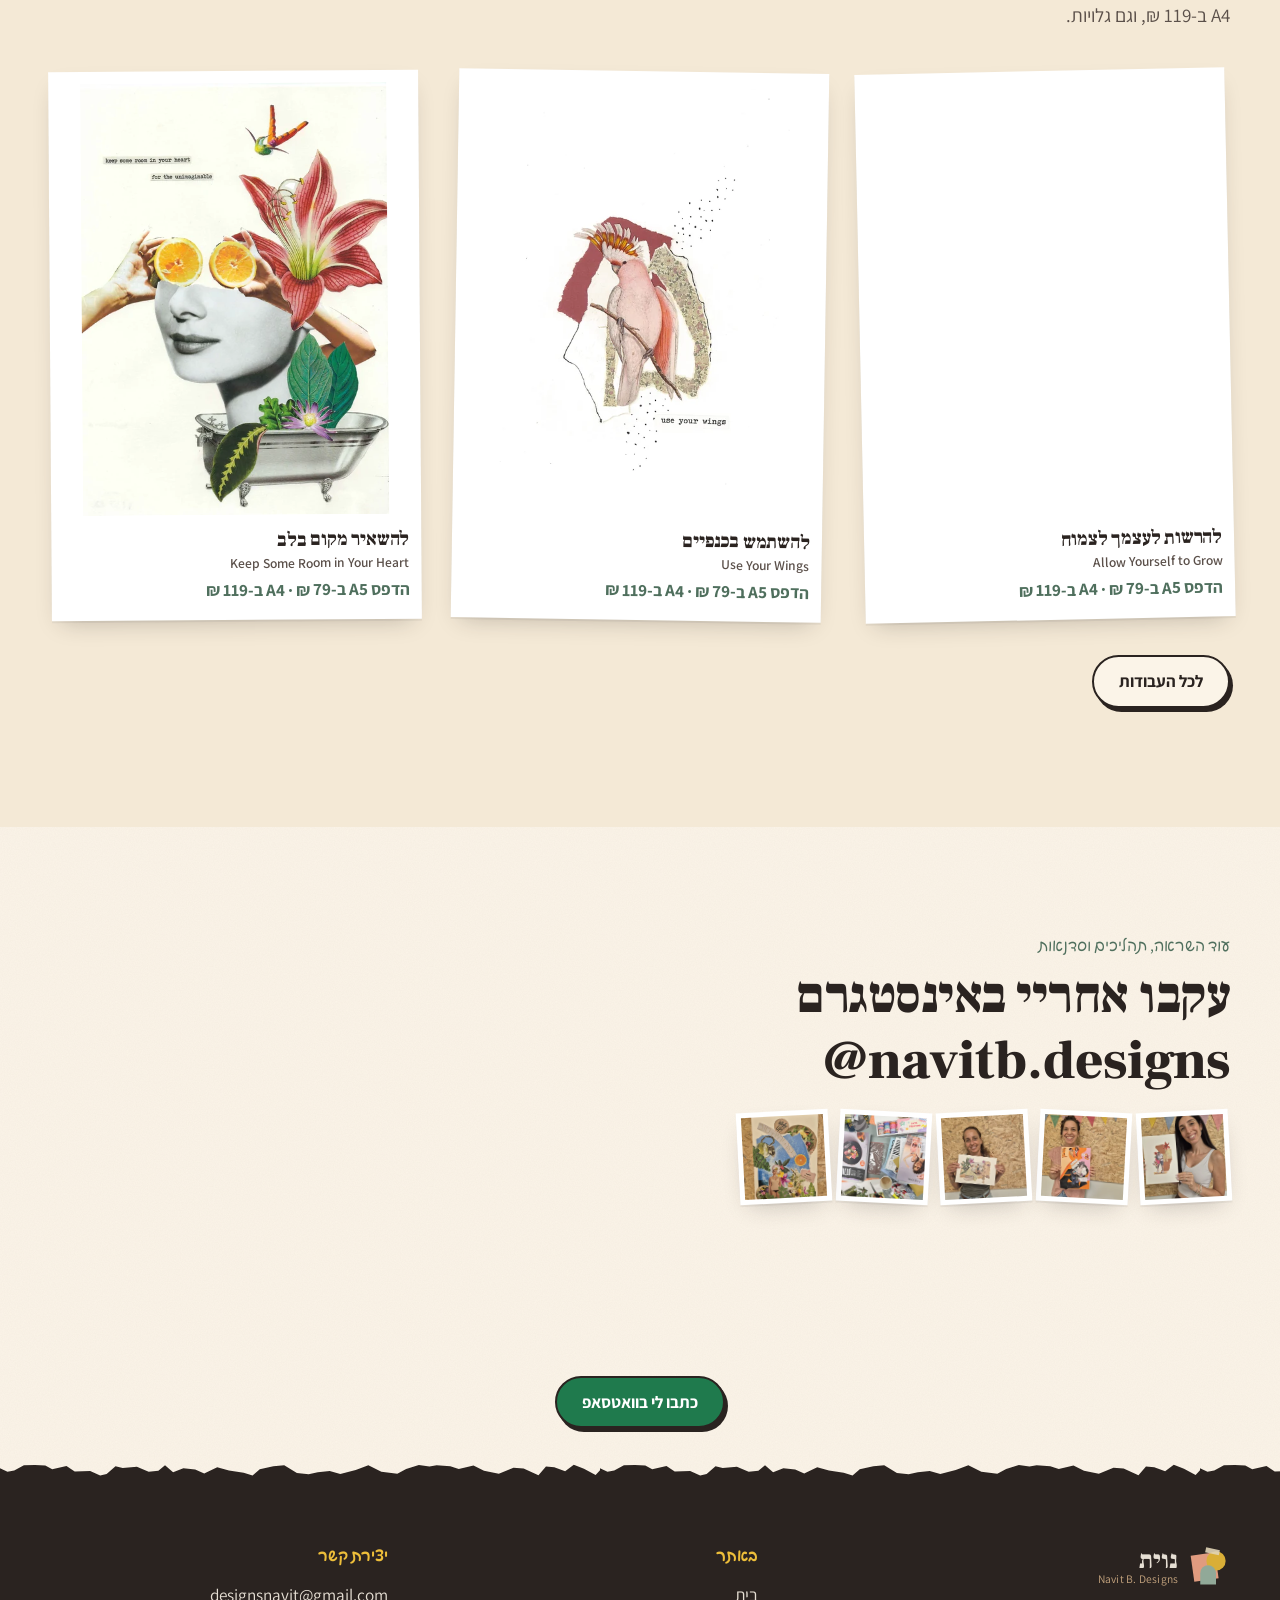
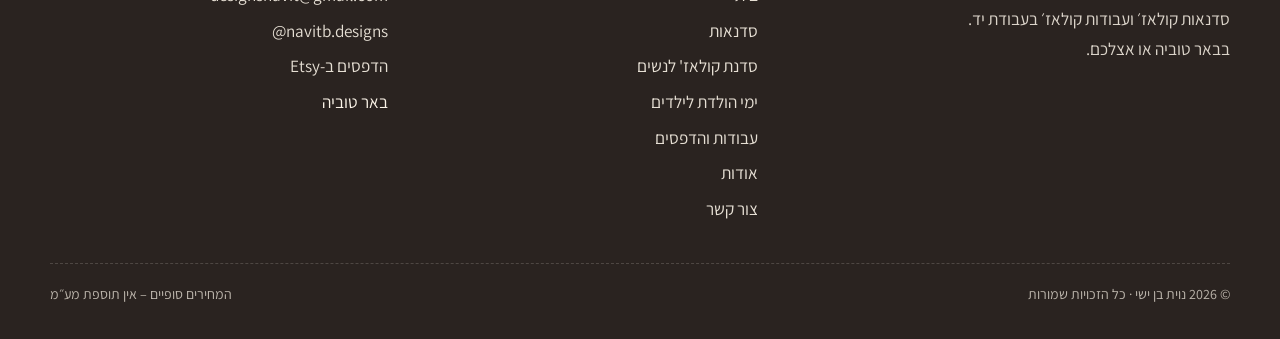
==== commit 7a8e2c04: "STAGING (not published): women card 2/4+4/3 = transparent camera cutout (contained, alpha webp, nati" ====
--- a/index.html
+++ b/index.html
@@ -85,7 +85,7 @@
     </article>
     <article class="ws-card reveal c-pink" id="ws-women">
       <span class="icon" aria-hidden="true">✨</span>
-      <div class="ws-img"><picture><source type="image/webp" srcset="images/photos/workshop-15-480.webp 360w, images/photos/workshop-15-800.webp 600w, images/photos/workshop-15.webp 1200w" sizes="(max-width:980px) 92vw, 360px"><img src="images/photos/workshop-15.webp" width="1200" height="1600" alt="ידיים רבות עובדות יחד סביב שולחן הסדנה" style="object-position:50% 50%" loading="lazy" decoding="async"></picture></div>
+      <div class="ws-img ws-cutout"><picture><source type="image/webp" srcset="images/photos/camera-cutout-480.webp 480w, images/photos/camera-cutout.webp 701w" sizes="(max-width:980px) 92vw, 360px"><img src="images/photos/camera-cutout.webp" width="701" height="868" alt="יד מחזיקה מצלמה ישנה – גזיר שחור-לבן מתוך קולאז׳" loading="lazy" decoding="async"></picture></div>
       <div class="ws-body"><h3>ערבי נשים וקבוצות פרטיות</h3><div class="aud">נשים, חברות, משפחה</div>
         <p>ערב של גזירה, הדבקה ושיחה טובה.</p>
         <div class="meta"><span dir="ltr">4–10</span> משתתפות</div>
--- a/styles.css
+++ b/styles.css
@@ -729,3 +729,6 @@
   .lb-thumb{width:58px}
 }
 .lb-etsy[hidden]{display:none}
+/* גזיר שקוף (מצלמה) בתוך משבצת תמונה של כרטיס – מוצג שלם וממורכז על רקע נייר */
+.ws-card .ws-img.ws-cutout{background:radial-gradient(circle at 52% 54%,var(--pink) 0 34%,transparent 34.5%),var(--paper-2)}
+.ws-card .ws-img.ws-cutout img{object-fit:contain;object-position:50% 50%;padding:5% 0;box-sizing:border-box;filter:drop-shadow(0 6px 10px rgba(42,35,32,.2))}
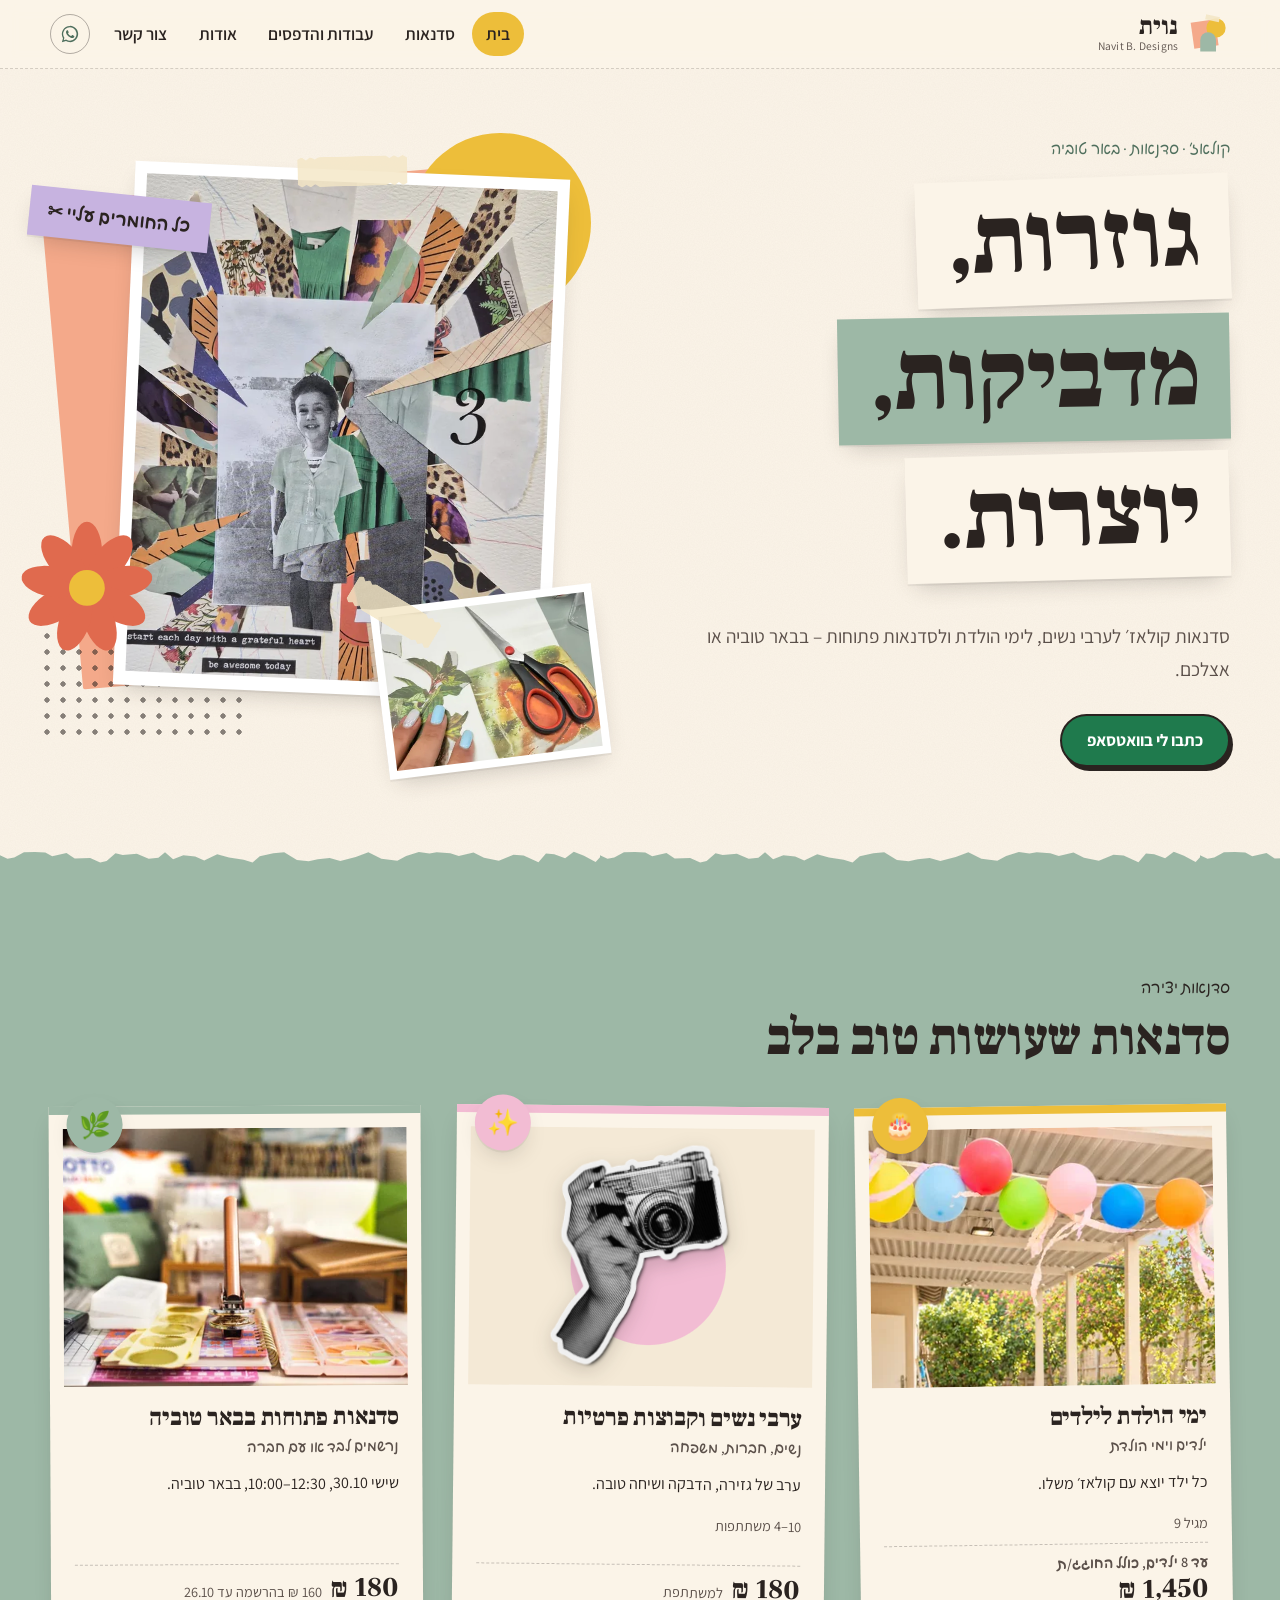
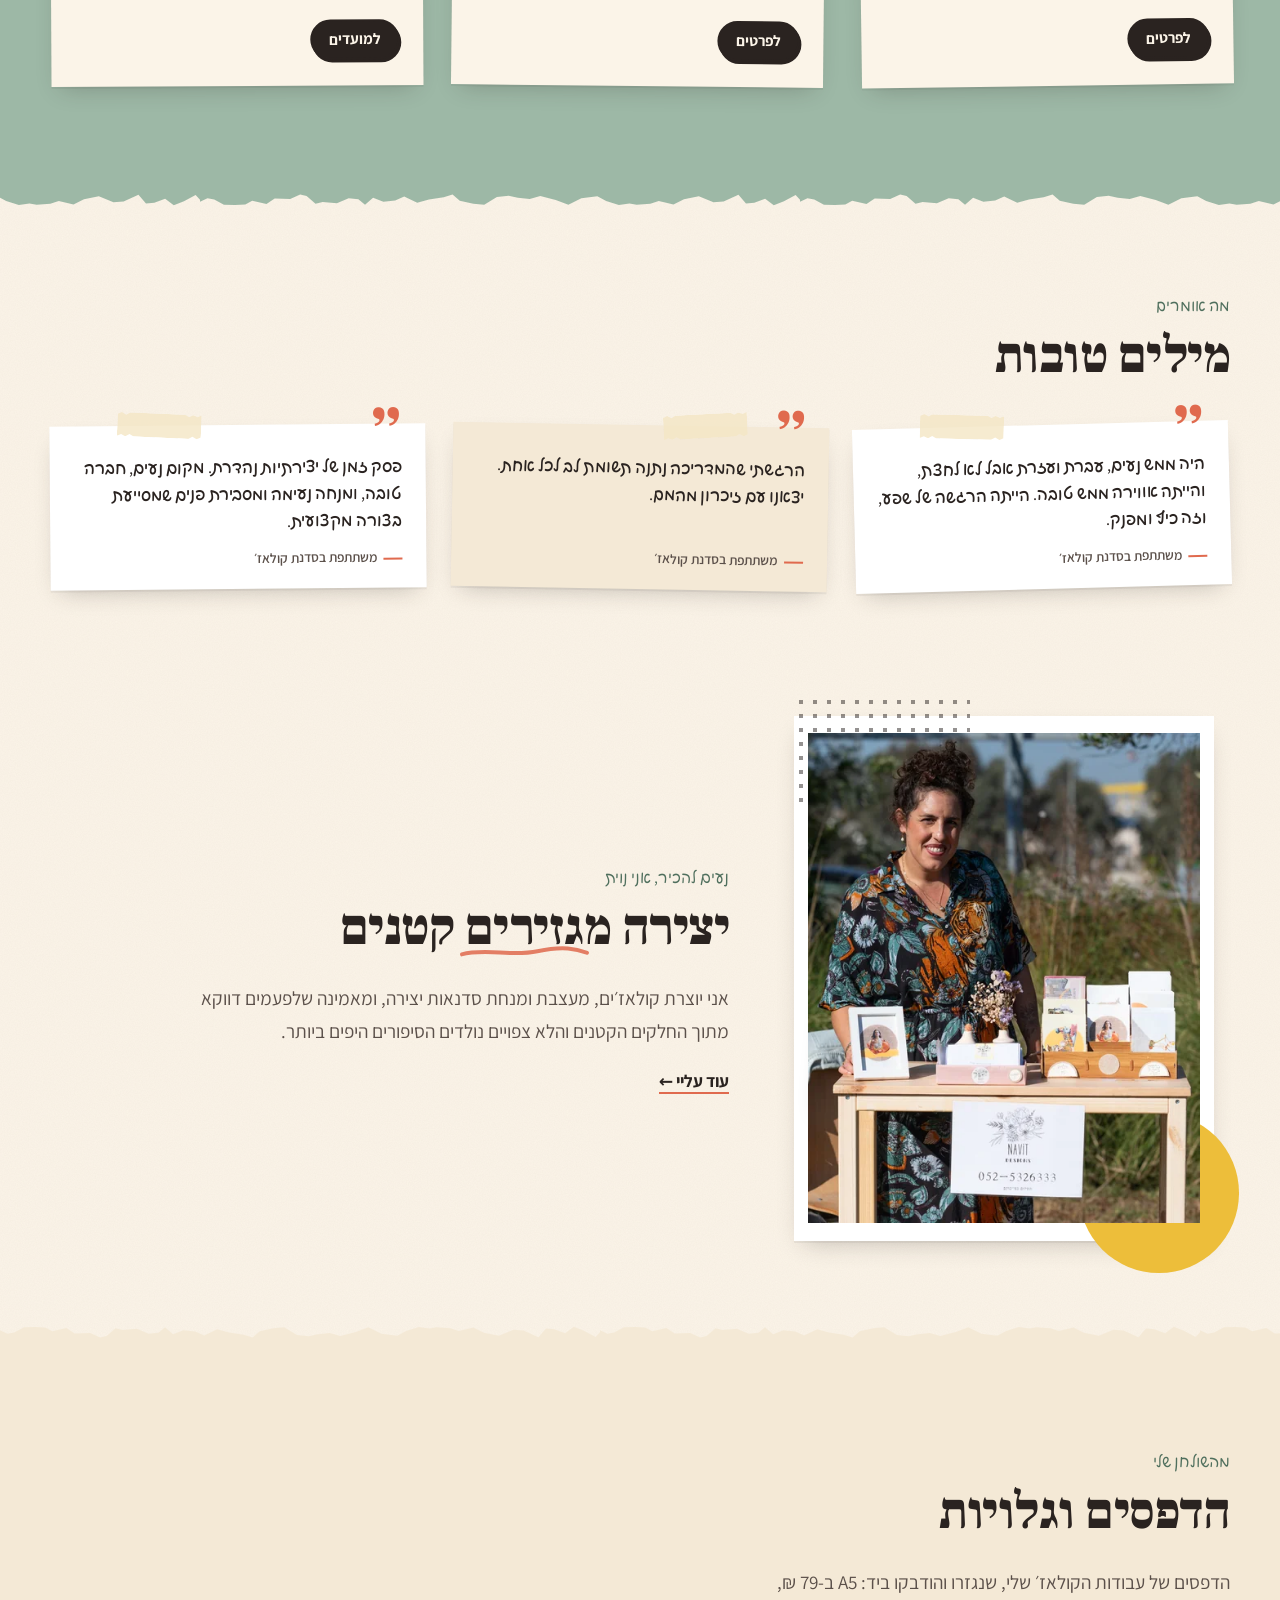
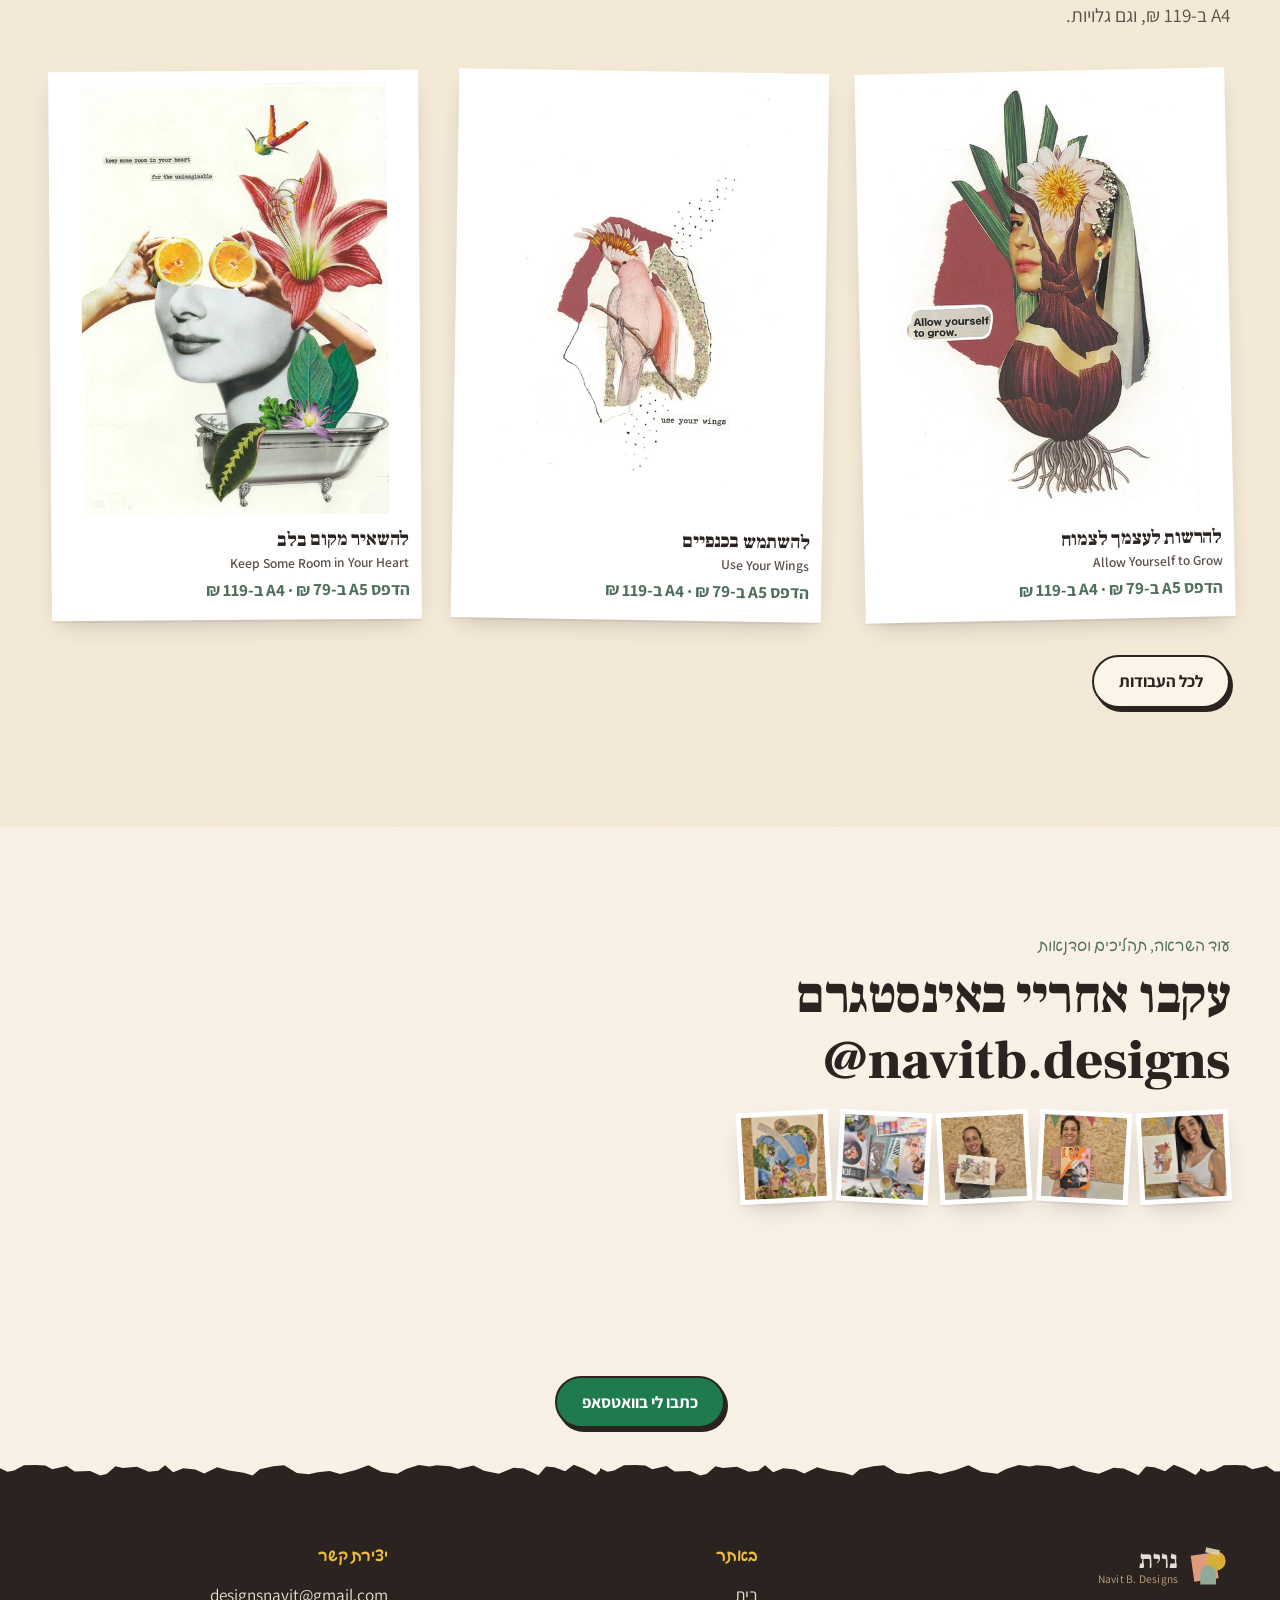
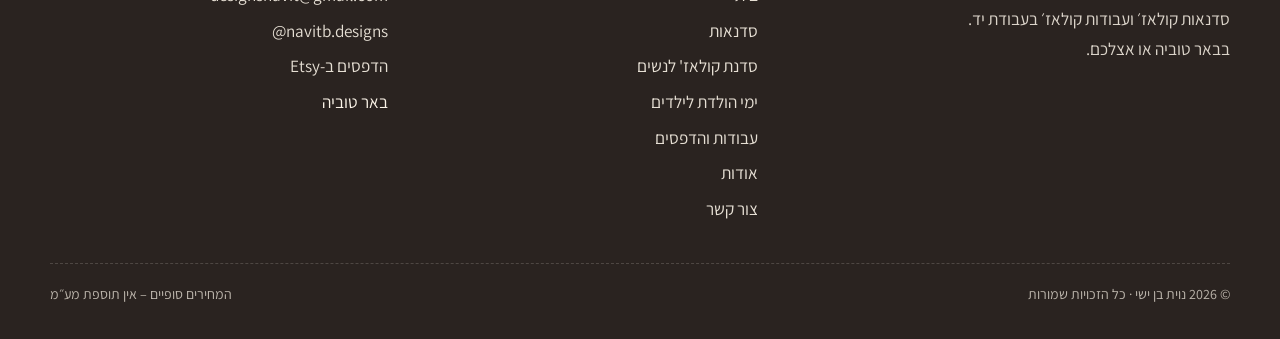
==== commit 520c0a34: "Shop: remove 7 works per Navit (really-dont-care, dont-forget-to-fly, what-a-beautiful-life, start-d" ====
--- a/index.html
+++ b/index.html
@@ -29,7 +29,7 @@
   <link rel="preload" href="fonts/assistant-hebrew-27533b.woff2" as="font" type="font/woff2" crossorigin>
   <link rel="preload" as="image" type="image/webp" imagesrcset="images/workshops/women-workshop-action-480.webp 480w, images/workshops/women-workshop-action-800.webp 800w, images/workshops/women-workshop-action.webp 1080w" imagesizes="(max-width:880px) 80vw, 460px" fetchpriority="high">
   <link rel="stylesheet" href="styles.css">
-  <script type="application/ld+json">{"@context":"https://schema.org","@graph":[{"@type":"LocalBusiness","@id":"https://navitdesigns.co.il/#business","name":"נוית – סדנאות קולאז׳ ויצירות בעבודת יד","alternateName":"Navit B. Designs","description":"סדנאות קולאז׳ לימי הולדת, לערבי נשים, לקבוצות ולארגונים, והדפסים של קולאז׳ים בעבודת יד. באר טוביה והסביבה.","url":"https://navitdesigns.co.il/","image":["https://navitdesigns.co.il/images/og-workshops.jpg","https://navitdesigns.co.il/images/og-image.jpg"],"logo":"https://navitdesigns.co.il/images/ui/apple-touch-icon.png","telephone":"+972525326333","email":"designsnavit@gmail.com","priceRange":"79 עד 1,810 ₪","currenciesAccepted":"ILS","address":{"@type":"PostalAddress","addressLocality":"באר טוביה","addressCountry":"IL"},"areaServed":[{"@type":"City","name":"באר טוביה"},{"@type":"City","name":"קריית מלאכי"},{"@type":"City","name":"אשדוד"},{"@type":"City","name":"גדרה"},{"@type":"City","name":"רחובות"}],"sameAs":["https://www.instagram.com/navitb.designs/","https://www.etsy.com/il-en/shop/NaviNavit"],"founder":{"@id":"https://navitdesigns.co.il/#navit"},"knowsLanguage":"he","hasOfferCatalog":{"@type":"OfferCatalog","name":"סדנאות קולאז׳","itemListElement":[{"@type":"Offer","itemOffered":{"@id":"https://navitdesigns.co.il/birthday.html#service"}},{"@type":"Offer","itemOffered":{"@id":"https://navitdesigns.co.il/women.html#service"}},{"@type":"Offer","itemOffered":{"@id":"https://navitdesigns.co.il/workshops.html#open-service"}},{"@type":"Offer","itemOffered":{"@id":"https://navitdesigns.co.il/workshops.html#orgs-service"}}]}},{"@type":"Person","@id":"https://navitdesigns.co.il/#navit","name":"נוית בן ישי","alternateName":"Navit ben Yishay","jobTitle":"אמנית קולאז׳ ומנחת סדנאות","worksFor":{"@id":"https://navitdesigns.co.il/#business"},"url":"https://navitdesigns.co.il/about.html","image":"https://navitdesigns.co.il/images/about/navit-portrait.jpg","alumniOf":{"@type":"CollegeOrUniversity","name":"HIT – המכון הטכנולוגי חולון"},"sameAs":["https://www.instagram.com/navitb.designs/","https://www.etsy.com/il-en/shop/NaviNavit"],"knowsAbout":["קולאז׳ אנלוגי","קולאז׳ בעבודת יד","סדנאות יצירה"],"address":{"@type":"PostalAddress","addressLocality":"באר טוביה","addressCountry":"IL"}},{"@type":"WebSite","@id":"https://navitdesigns.co.il/#website","url":"https://navitdesigns.co.il/","name":"נוית – סדנאות קולאז׳","inLanguage":"he","publisher":{"@id":"https://navitdesigns.co.il/#business"}}]}</script>
+  <script type="application/ld+json">{"@context":"https://schema.org","@graph":[{"@type":"LocalBusiness","@id":"https://navitdesigns.co.il/#business","name":"נוית – סדנאות קולאז׳ ויצירות בעבודת יד","alternateName":"Navit B. Designs","description":"סדנאות קולאז׳ לימי הולדת, לערבי נשים, לקבוצות ולארגונים, והדפסים של קולאז׳ים בעבודת יד. באר טוביה והסביבה.","url":"https://navitdesigns.co.il/","image":["https://navitdesigns.co.il/images/og-workshops.jpg","https://navitdesigns.co.il/images/og-image-2026-10.jpg"],"logo":"https://navitdesigns.co.il/images/ui/apple-touch-icon.png","telephone":"+972525326333","email":"designsnavit@gmail.com","priceRange":"79 עד 1,810 ₪","currenciesAccepted":"ILS","address":{"@type":"PostalAddress","addressLocality":"באר טוביה","addressCountry":"IL"},"areaServed":[{"@type":"City","name":"באר טוביה"},{"@type":"City","name":"קריית מלאכי"},{"@type":"City","name":"אשדוד"},{"@type":"City","name":"גדרה"},{"@type":"City","name":"רחובות"}],"sameAs":["https://www.instagram.com/navitb.designs/","https://www.etsy.com/il-en/shop/NaviNavit"],"founder":{"@id":"https://navitdesigns.co.il/#navit"},"knowsLanguage":"he","hasOfferCatalog":{"@type":"OfferCatalog","name":"סדנאות קולאז׳","itemListElement":[{"@type":"Offer","itemOffered":{"@id":"https://navitdesigns.co.il/birthday.html#service"}},{"@type":"Offer","itemOffered":{"@id":"https://navitdesigns.co.il/women.html#service"}},{"@type":"Offer","itemOffered":{"@id":"https://navitdesigns.co.il/workshops.html#open-service"}},{"@type":"Offer","itemOffered":{"@id":"https://navitdesigns.co.il/workshops.html#orgs-service"}}]}},{"@type":"Person","@id":"https://navitdesigns.co.il/#navit","name":"נוית בן ישי","alternateName":"Navit ben Yishay","jobTitle":"אמנית קולאז׳ ומנחת סדנאות","worksFor":{"@id":"https://navitdesigns.co.il/#business"},"url":"https://navitdesigns.co.il/about.html","image":"https://navitdesigns.co.il/images/about/navit-portrait.jpg","alumniOf":{"@type":"CollegeOrUniversity","name":"HIT – המכון הטכנולוגי חולון"},"sameAs":["https://www.instagram.com/navitb.designs/","https://www.etsy.com/il-en/shop/NaviNavit"],"knowsAbout":["קולאז׳ אנלוגי","קולאז׳ בעבודת יד","סדנאות יצירה"],"address":{"@type":"PostalAddress","addressLocality":"באר טוביה","addressCountry":"IL"}},{"@type":"WebSite","@id":"https://navitdesigns.co.il/#website","url":"https://navitdesigns.co.il/","name":"נוית – סדנאות קולאז׳","inLanguage":"he","publisher":{"@id":"https://navitdesigns.co.il/#business"}}]}</script>
 </head><body>
 <a class="skip" href="#main">דילוג לתוכן</a>
 <header class="site-header"><div class="wrap">
@@ -163,7 +163,7 @@
 
 </main>
 <p class="center-cta" style="padding-block:2rem"><a class="btn btn-wa" href="https://wa.me/972525326333?text=%D7%94%D7%99%D7%99%20%D7%A0%D7%95%D7%99%D7%AA%2C%20%D7%90%D7%A9%D7%9E%D7%97%20%D7%9C%D7%A9%D7%9E%D7%95%D7%A2%20%D7%A2%D7%9C%20%D7%A1%D7%93%D7%A0%D7%AA%20%D7%A7%D7%95%D7%9C%D7%90%D7%96%D7%B3%20%F0%9F%99%82" target="_blank" rel="noopener">כתבו לי בוואטסאפ</a></p>
-<script type="application/json" id="works-data">[{"t":"להרשות לעצמך לצמוח","en":"Allow Yourself to Grow","d":"אישה שהופכת לפרח לבן גדול, עם שורשים שיורדים מפקעת אדומה. תזכורת שאפשר להיות מושרשים ולפרוח בו־זמנית.","m":"תצלום וינטג׳, איור בוטני של פרח, צבעי מים","alt":"קולאז׳ בעבודת יד של נוית – „להרשות לעצמך לצמוח“ (Allow Yourself to Grow)","src":"images/works/allow-yourself-to-grow.jpg","set":"images/works/allow-yourself-to-grow-480.webp 480w, images/works/allow-yourself-to-grow-800.webp 800w, images/works/allow-yourself-to-grow.webp 1122w","w":1122,"h":1600},{"t":"להשתמש בכנפיים","en":"Use Your Wings","d":"קקדו ורוד על ענף, בין גזרי צבעי מים בבורדו ובירוק מרווה. דחיפה עדינה לפרוש כנפיים.","m":"איור ציפור, צבעי מים, נייר","alt":"קולאז׳ בעבודת יד של נוית – „להשתמש בכנפיים“ (Use Your Wings)","src":"images/works/use-your-wings.jpg","set":"images/works/use-your-wings-480.webp 480w, images/works/use-your-wings-800.webp 800w, images/works/use-your-wings.webp 1141w","w":1141,"h":1600},{"t":"להשאיר מקום בלב","en":"Keep Some Room in Your Heart","d":"פנים בשחור־לבן מציצות מתוך אמבטיה וינטג׳, ידיים מחזיקות חצאי תפוז מול העיניים, שושן אדום ויונק דבש קטן. ובטקסט: keep some room in your heart for the unimaginable.","m":"תצלום וינטג׳, איורים בוטניים, איור יונק דבש, טקסט מודפס","alt":"קולאז׳ בעבודת יד של נוית – „להשאיר מקום בלב“ (Keep Some Room in Your Heart)","src":"images/works/keep-some-room-in-your-heart.jpg","set":"images/works/keep-some-room-in-your-heart-480.webp 480w, images/works/keep-some-room-in-your-heart-800.webp 800w, images/works/keep-some-room-in-your-heart.webp 1131w","w":1131,"h":1600,"etsy":false},{"t":"לסמוך על הרעיונות המשוגעים","en":"Trust Your Crazy Ideas","d":"ילדה וינטג׳ מאושרת מחזיקה זוג נעליים ענקיות. הזמנה קטנה לקחת סיכון יצירתי.","m":"תצלום וינטג׳, נייר צבעוני קרוע, קבלות ונייר וינטג׳","alt":"קולאז׳ בעבודת יד של נוית – „לסמוך על הרעיונות המשוגעים“ (Trust Your Crazy Ideas)","src":"images/works/trust-your-crazy-ideas.jpg","set":"images/works/trust-your-crazy-ideas-480.webp 480w, images/works/trust-your-crazy-ideas-800.webp 800w, images/works/trust-your-crazy-ideas.webp 986w","w":986,"h":1400},{"t":"איזה חיים יפים","en":"What a Beautiful Life","d":"אישה צעירה לצד איורי פטריות וינטג׳ ובול דואר ישן, בגוונים טבעיים. היופי שביומיום.","m":"תצלום, איורי פטריות וינטג׳, בול דואר ישן, צבעי מים","alt":"קולאז׳ בעבודת יד של נוית – „איזה חיים יפים“ (What a Beautiful Life)","src":"images/works/what-a-beautiful-life.jpg","set":"images/works/what-a-beautiful-life-480.webp 480w, images/works/what-a-beautiful-life-800.webp 800w, images/works/what-a-beautiful-life.webp 1004w","w":1004,"h":1400},{"t":"להתחיל לעשות את מה שאוהבים","en":"Start Doing Things You Love","d":"אישה בשמלה ירוקה צועדת על נייר משבצות, בין דבורים ופרחים. דחיפה ברורה להפסיק לחכות.","m":"תצלום וינטג׳, נייר משבצות, איורי דבורים ופרחים, צבעי מים","alt":"קולאז׳ בעבודת יד של נוית – „להתחיל לעשות את מה שאוהבים“ (Start Doing Things You Love)","src":"images/works/start-doing-things-you-love.jpg","set":"images/works/start-doing-things-you-love-480.webp 480w, images/works/start-doing-things-you-love-800.webp 800w, images/works/start-doing-things-you-love.webp 1053w","w":1053,"h":1400},{"t":"רגעים נפלאים","en":"Wonderful Moments","d":"דמות וינטג׳ עם ראש של עלה־פרח, יושבת על חצי עיגול שנגזר ממפה ישנה. על האטה ועל לשים לב לרגע.","m":"תצלום וינטג׳, מפה ישנה, עלים, צבעי מים","alt":"קולאז׳ בעבודת יד של נוית – „רגעים נפלאים“ (Wonderful Moments)","src":"images/works/wonderful-moments.jpg","set":"images/works/wonderful-moments-480.webp 480w, images/works/wonderful-moments-800.webp 800w, images/works/wonderful-moments-1200.webp 1200w, images/works/wonderful-moments.webp 1400w","w":1400,"h":990},{"t":"דברים טובים עומדים לקרות","en":"Good Things Are Going to Happen","d":"ילדה וינטג׳ עם נורה ואיור בוטני, עומדת על פרח לוטוס. קמע קטן להתחלות חדשות.","m":"תצלום וינטג׳, איורים בוטניים, נייר","alt":"קולאז׳ בעבודת יד של נוית – „דברים טובים עומדים לקרות“ (Good Things Are Going to Happen)","src":"images/works/good-things-are-going-to-happen.jpg","set":"images/works/good-things-are-going-to-happen-480.webp 480w, images/works/good-things-are-going-to-happen-800.webp 800w, images/works/good-things-are-going-to-happen.webp 1026w","w":1026,"h":1400},{"t":"לא לשכוח לעוף","en":"Don't Forget to Fly","d":"אישה עם כנפיים של עלי כותרת פוגשת ציפור אקזוטית על רקע שמיים כחולים. תזכורת עליזה לכנפיים שלנו.","m":"תצלום וינטג׳, איורי ציפורים וצמחים, צבעי מים","alt":"קולאז׳ בעבודת יד של נוית – „לא לשכוח לעוף“ (Don't Forget to Fly)","src":"images/works/dont-forget-to-fly.jpg","set":"images/works/dont-forget-to-fly-480.webp 480w, images/works/dont-forget-to-fly-800.webp 800w, images/works/dont-forget-to-fly-1200.webp 1200w, images/works/dont-forget-to-fly.webp 1400w","w":1400,"h":932}]</script>
+<script type="application/json" id="works-data">[{"t":"להרשות לעצמך לצמוח","en":"Allow Yourself to Grow","d":"אישה שהופכת לפרח לבן גדול, עם שורשים שיורדים מפקעת אדומה. תזכורת שאפשר להיות מושרשים ולפרוח בו־זמנית.","m":"תצלום וינטג׳, איור בוטני של פרח, צבעי מים","alt":"קולאז׳ בעבודת יד של נוית – „להרשות לעצמך לצמוח“ (Allow Yourself to Grow)","src":"images/works/allow-yourself-to-grow.jpg","set":"images/works/allow-yourself-to-grow-480.webp 480w, images/works/allow-yourself-to-grow-800.webp 800w, images/works/allow-yourself-to-grow.webp 1122w","w":1122,"h":1600},{"t":"להשתמש בכנפיים","en":"Use Your Wings","d":"קקדו ורוד על ענף, בין גזרי צבעי מים בבורדו ובירוק מרווה. דחיפה עדינה לפרוש כנפיים.","m":"איור ציפור, צבעי מים, נייר","alt":"קולאז׳ בעבודת יד של נוית – „להשתמש בכנפיים“ (Use Your Wings)","src":"images/works/use-your-wings.jpg","set":"images/works/use-your-wings-480.webp 480w, images/works/use-your-wings-800.webp 800w, images/works/use-your-wings.webp 1141w","w":1141,"h":1600},{"t":"להשאיר מקום בלב","en":"Keep Some Room in Your Heart","d":"פנים בשחור־לבן מציצות מתוך אמבטיה וינטג׳, ידיים מחזיקות חצאי תפוז מול העיניים, שושן אדום ויונק דבש קטן. ובטקסט: keep some room in your heart for the unimaginable.","m":"תצלום וינטג׳, איורים בוטניים, איור יונק דבש, טקסט מודפס","alt":"קולאז׳ בעבודת יד של נוית – „להשאיר מקום בלב“ (Keep Some Room in Your Heart)","src":"images/works/keep-some-room-in-your-heart.jpg","set":"images/works/keep-some-room-in-your-heart-480.webp 480w, images/works/keep-some-room-in-your-heart-800.webp 800w, images/works/keep-some-room-in-your-heart.webp 1131w","w":1131,"h":1600,"etsy":false}]</script>
 <footer class="site-footer"><div class="wrap"><div class="foot-grid">
   <div><a class="logo" href="index.html"><svg class="logo-mark" viewBox="0 0 48 48" aria-hidden="true" focusable="false"><rect x="5" y="9" width="28" height="30" fill="#F4A98A" transform="rotate(-8 19 24)"/><circle cx="32" cy="17" r="11" fill="#EDBE3A"/><path d="M14 44V31a9 9 0 0 1 18 0v13z" fill="#9DB8A6"/><rect x="20" y="3" width="16" height="6" fill="rgba(244,231,198,.9)" transform="rotate(12 28 6)"/></svg><span class="logo-text">נוית<small>Navit B. Designs</small></span></a>
     <p class="foot-about">סדנאות קולאז׳ ועבודות קולאז׳ בעבודת יד. בבאר טוביה או אצלכם.</p></div>
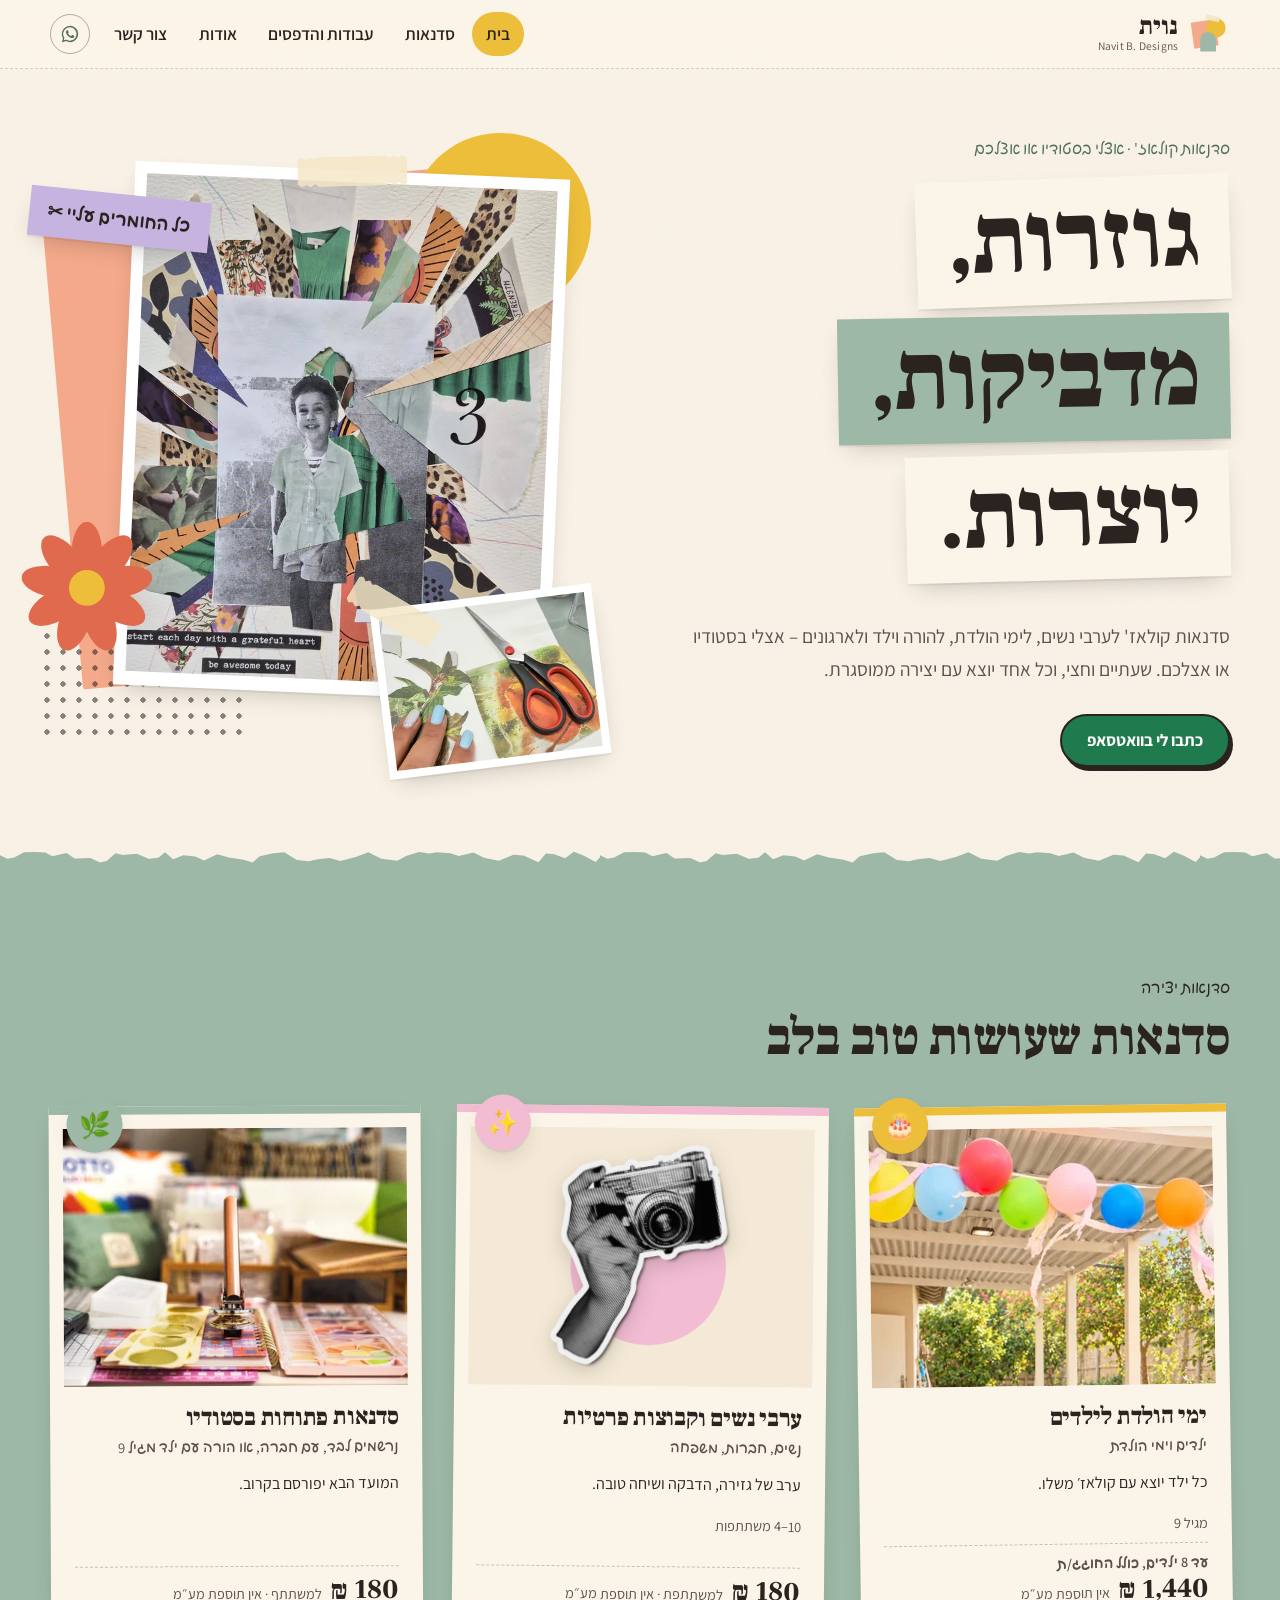
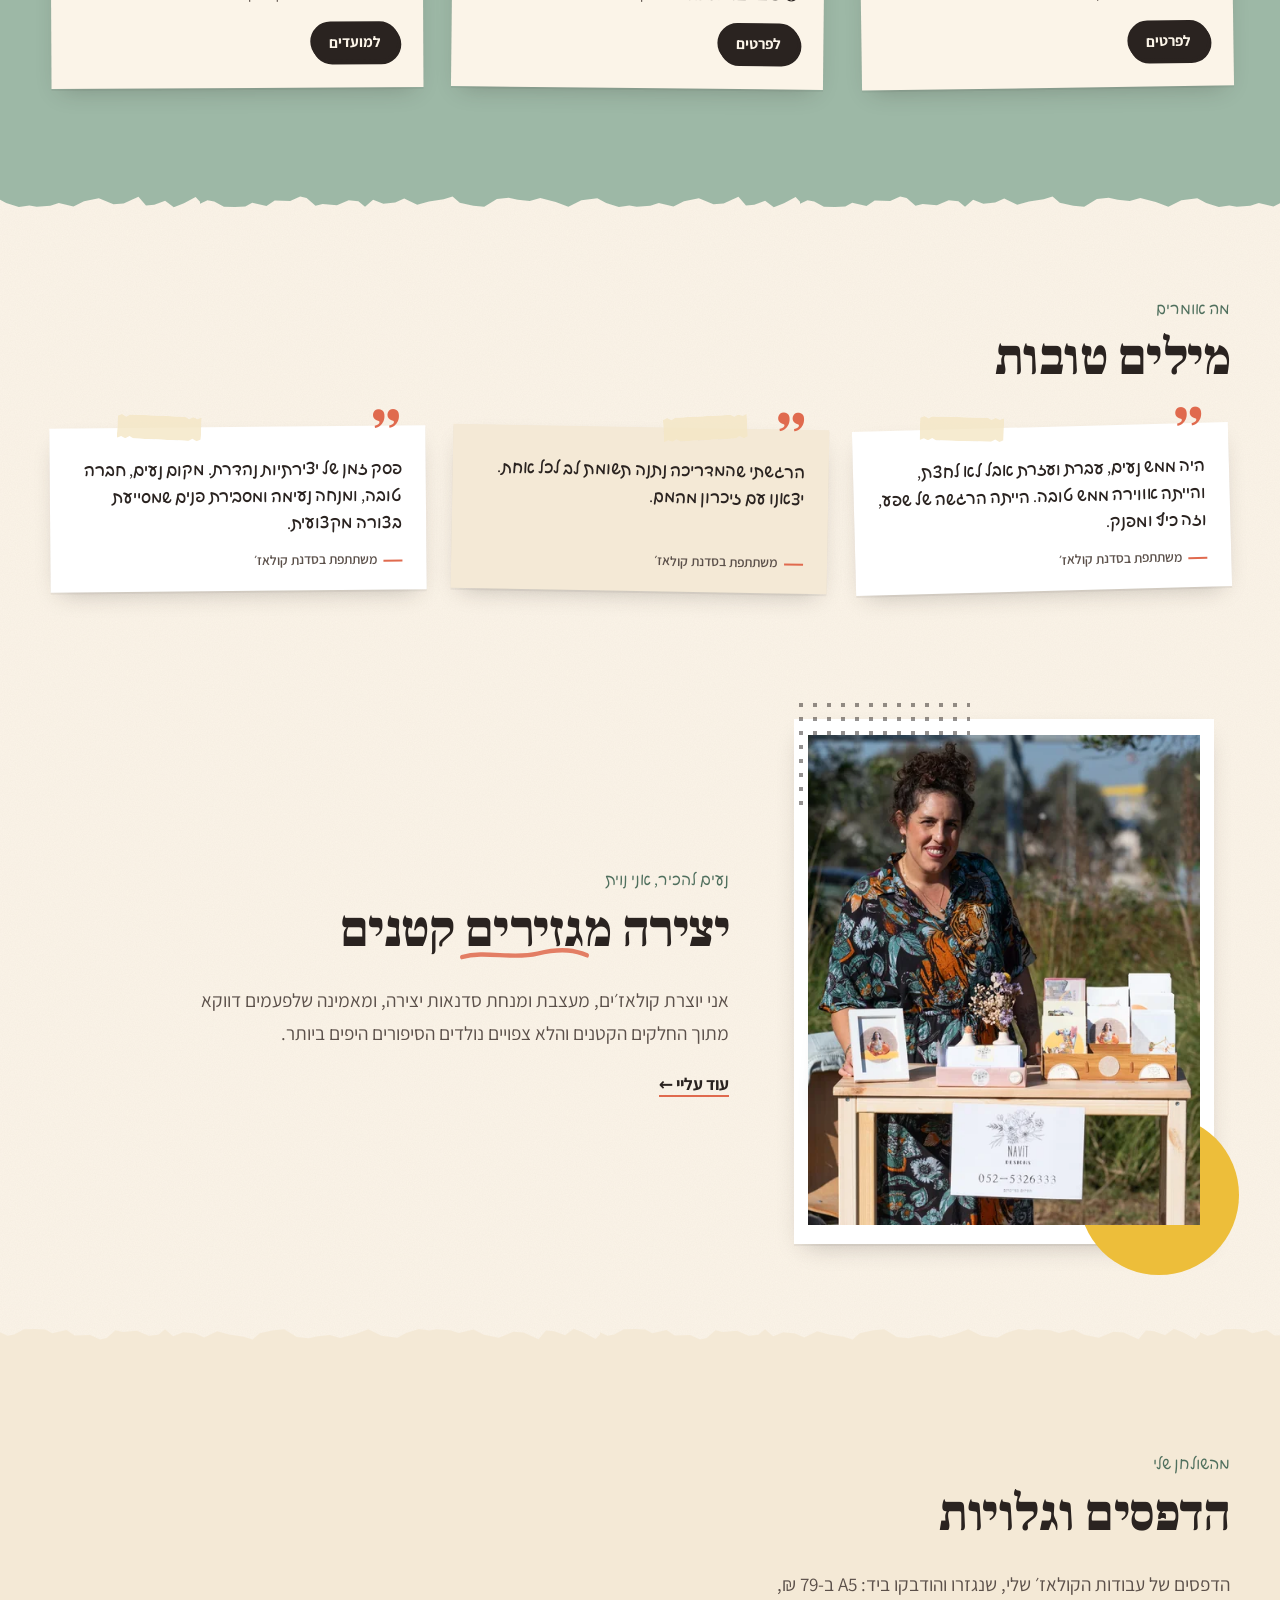
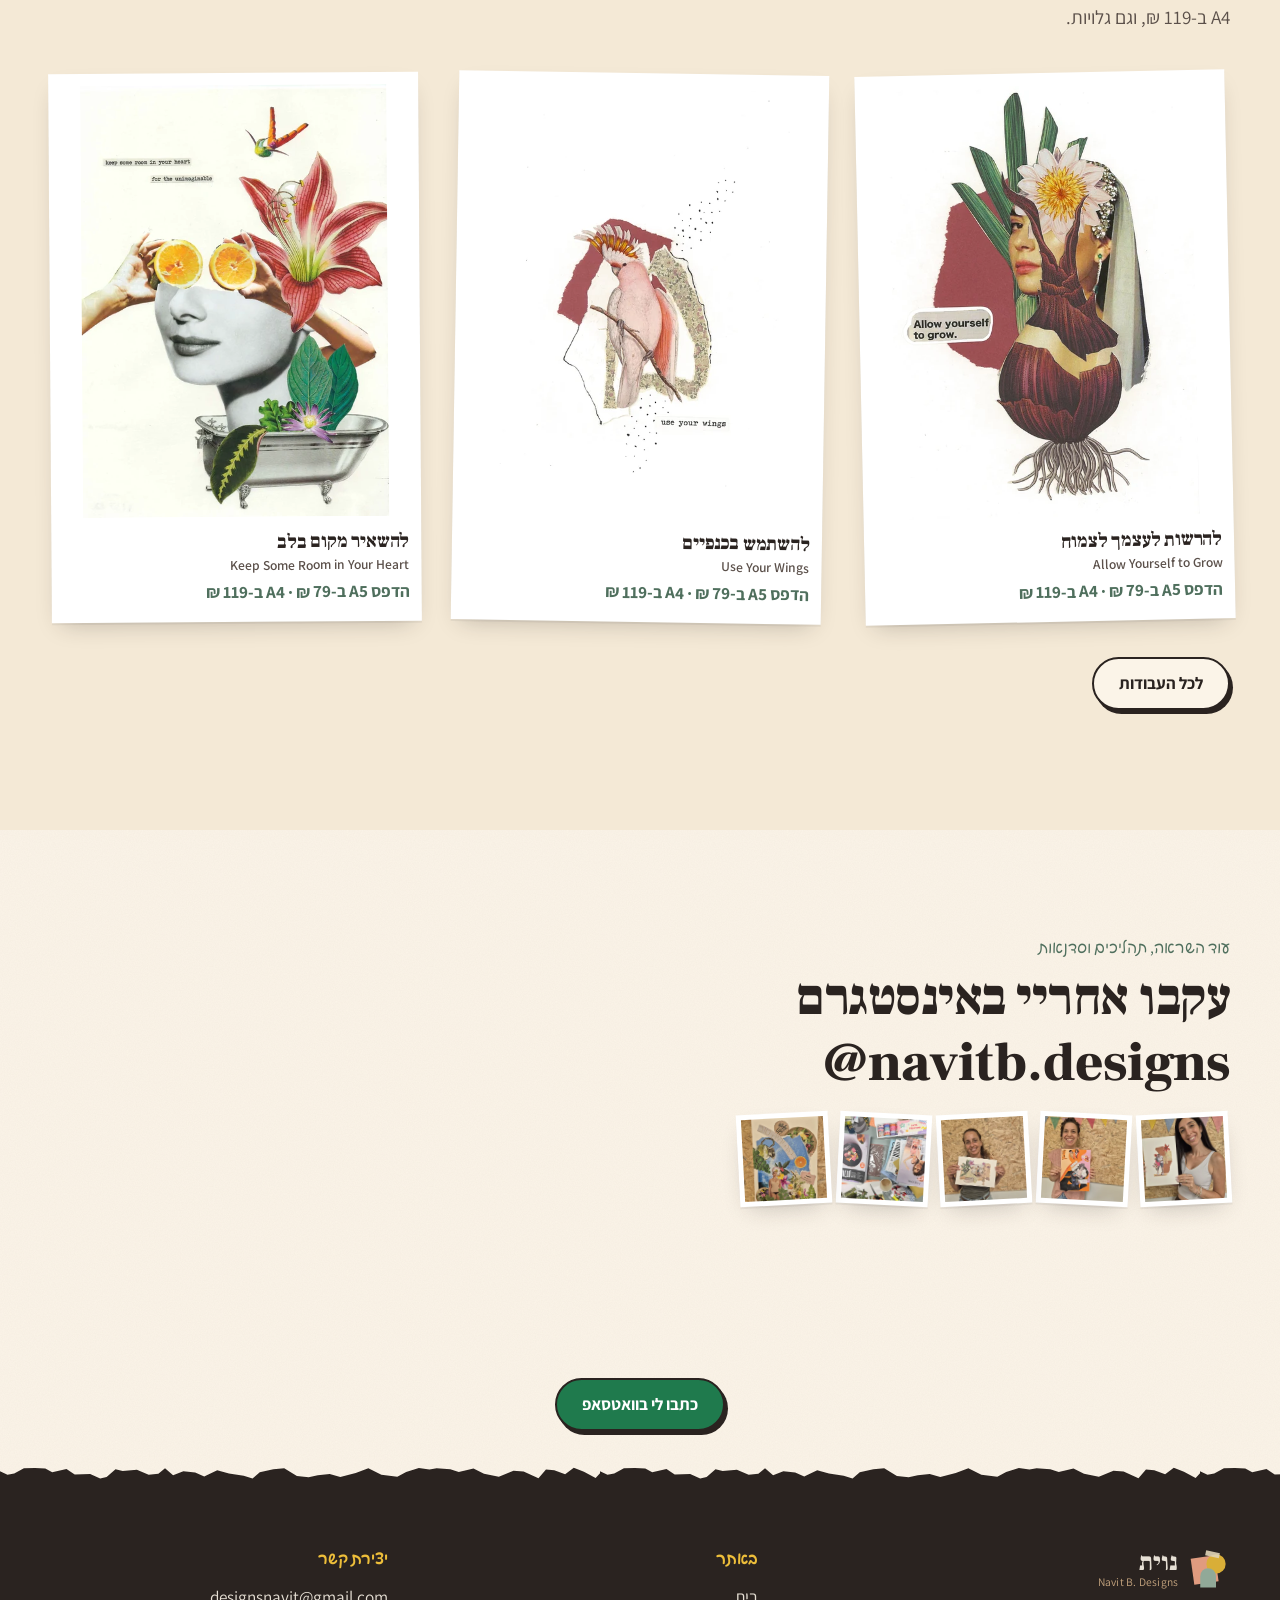
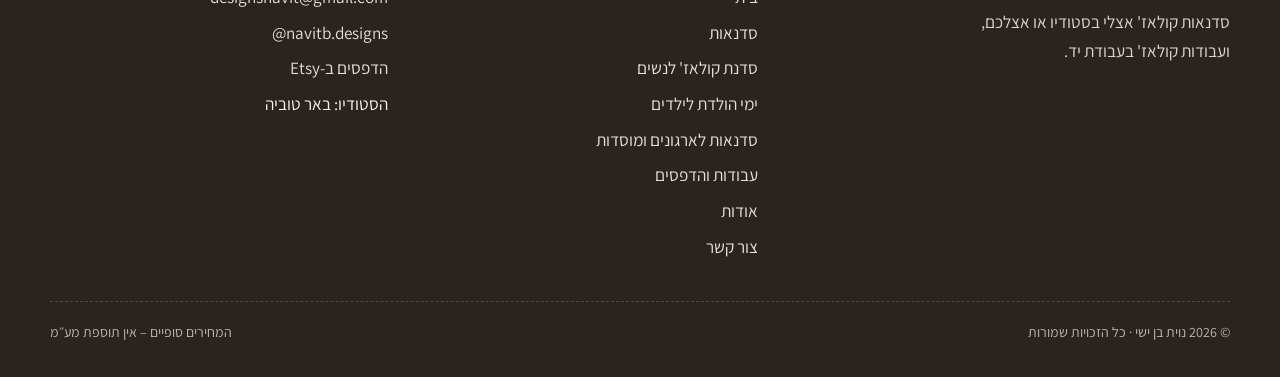
==== commit f93ebf3e: "SEO + unified pricing update (approved by Navit 2026-11-14): new titles 'סדנאות קולאז' אצלי בסטודיו " ====
--- a/index.html
+++ b/index.html
@@ -3,23 +3,23 @@
 <head>
   <meta charset="utf-8">
   <meta name="viewport" content="width=device-width, initial-scale=1">
-  <title>נוית – סדנאות קולאז׳ וקולאז׳ים בעבודת יד | באר טוביה</title>
-  <meta name="description" content="סדנאות קולאז׳ לימי הולדת (מגיל 9), לערבי נשים ולקבוצות – בבאר טוביה או אצלכם. וגם הדפסים של קולאז׳ים בעבודת יד.">
+  <title>סדנאות קולאז' אצלי בסטודיו או אצלכם | נוית</title>
+  <meta name="description" content="סדנאות קולאז&#x27; לנשים, לימי הולדת, להורה וילד ולארגונים: שעתיים וחצי, כל החומרים ומסגרת לכל יצירה. אצלי בסטודיו או אצלכם. וגם הדפסי קולאז&#x27; בעבודת יד.">
   <link rel="canonical" href="https://navitdesigns.co.il/">
   <meta name="theme-color" content="#FBF4E8">
   <meta property="og:type" content="website">
   <meta property="og:locale" content="he_IL">
   <meta property="og:site_name" content="נוית – Navit B. Designs">
-  <meta property="og:title" content="נוית – סדנאות קולאז׳ וקולאז׳ים בעבודת יד | באר טוביה">
-  <meta property="og:description" content="סדנאות קולאז׳ לימי הולדת (מגיל 9), לערבי נשים ולקבוצות – בבאר טוביה או אצלכם. וגם הדפסים של קולאז׳ים בעבודת יד.">
+  <meta property="og:title" content="סדנאות קולאז&#x27; אצלי בסטודיו או אצלכם | נוית">
+  <meta property="og:description" content="סדנאות קולאז&#x27; לנשים, לימי הולדת, להורה וילד ולארגונים: שעתיים וחצי, כל החומרים ומסגרת לכל יצירה. אצלי בסטודיו או אצלכם. וגם הדפסי קולאז&#x27; בעבודת יד.">
   <meta property="og:url" content="https://navitdesigns.co.il/">
   <meta property="og:image" content="https://navitdesigns.co.il/images/og-workshops.jpg">
   <meta property="og:image:width" content="1200">
   <meta property="og:image:height" content="630">
   <meta property="og:image:alt" content="סדנת קולאז׳ של נוית">
   <meta name="twitter:card" content="summary_large_image">
-  <meta name="twitter:title" content="נוית – סדנאות קולאז׳ וקולאז׳ים בעבודת יד | באר טוביה">
-  <meta name="twitter:description" content="סדנאות קולאז׳ לימי הולדת (מגיל 9), לערבי נשים ולקבוצות – בבאר טוביה או אצלכם. וגם הדפסים של קולאז׳ים בעבודת יד.">
+  <meta name="twitter:title" content="סדנאות קולאז&#x27; אצלי בסטודיו או אצלכם | נוית">
+  <meta name="twitter:description" content="סדנאות קולאז&#x27; לנשים, לימי הולדת, להורה וילד ולארגונים: שעתיים וחצי, כל החומרים ומסגרת לכל יצירה. אצלי בסטודיו או אצלכם. וגם הדפסי קולאז&#x27; בעבודת יד.">
   <meta name="twitter:image" content="https://navitdesigns.co.il/images/og-workshops.jpg">
   <link rel="icon" href="images/ui/favicon.svg" type="image/svg+xml">
   <link rel="icon" href="images/ui/favicon-32.png" type="image/png" sizes="32x32">
@@ -29,7 +29,27 @@
   <link rel="preload" href="fonts/assistant-hebrew-27533b.woff2" as="font" type="font/woff2" crossorigin>
   <link rel="preload" as="image" type="image/webp" imagesrcset="images/workshops/women-workshop-action-480.webp 480w, images/workshops/women-workshop-action-800.webp 800w, images/workshops/women-workshop-action.webp 1080w" imagesizes="(max-width:880px) 80vw, 460px" fetchpriority="high">
   <link rel="stylesheet" href="styles.css">
-  <script type="application/ld+json">{"@context":"https://schema.org","@graph":[{"@type":"LocalBusiness","@id":"https://navitdesigns.co.il/#business","name":"נוית – סדנאות קולאז׳ ויצירות בעבודת יד","alternateName":"Navit B. Designs","description":"סדנאות קולאז׳ לימי הולדת, לערבי נשים, לקבוצות ולארגונים, והדפסים של קולאז׳ים בעבודת יד. באר טוביה והסביבה.","url":"https://navitdesigns.co.il/","image":["https://navitdesigns.co.il/images/og-workshops.jpg","https://navitdesigns.co.il/images/og-image-2026-10.jpg"],"logo":"https://navitdesigns.co.il/images/ui/apple-touch-icon.png","telephone":"+972525326333","email":"designsnavit@gmail.com","priceRange":"79 עד 1,810 ₪","currenciesAccepted":"ILS","address":{"@type":"PostalAddress","addressLocality":"באר טוביה","addressCountry":"IL"},"areaServed":[{"@type":"City","name":"באר טוביה"},{"@type":"City","name":"קריית מלאכי"},{"@type":"City","name":"אשדוד"},{"@type":"City","name":"גדרה"},{"@type":"City","name":"רחובות"}],"sameAs":["https://www.instagram.com/navitb.designs/","https://www.etsy.com/il-en/shop/NaviNavit"],"founder":{"@id":"https://navitdesigns.co.il/#navit"},"knowsLanguage":"he","hasOfferCatalog":{"@type":"OfferCatalog","name":"סדנאות קולאז׳","itemListElement":[{"@type":"Offer","itemOffered":{"@id":"https://navitdesigns.co.il/birthday.html#service"}},{"@type":"Offer","itemOffered":{"@id":"https://navitdesigns.co.il/women.html#service"}},{"@type":"Offer","itemOffered":{"@id":"https://navitdesigns.co.il/workshops.html#open-service"}},{"@type":"Offer","itemOffered":{"@id":"https://navitdesigns.co.il/workshops.html#orgs-service"}}]}},{"@type":"Person","@id":"https://navitdesigns.co.il/#navit","name":"נוית בן ישי","alternateName":"Navit ben Yishay","jobTitle":"אמנית קולאז׳ ומנחת סדנאות","worksFor":{"@id":"https://navitdesigns.co.il/#business"},"url":"https://navitdesigns.co.il/about.html","image":"https://navitdesigns.co.il/images/about/navit-portrait.jpg","alumniOf":{"@type":"CollegeOrUniversity","name":"HIT – המכון הטכנולוגי חולון"},"sameAs":["https://www.instagram.com/navitb.designs/","https://www.etsy.com/il-en/shop/NaviNavit"],"knowsAbout":["קולאז׳ אנלוגי","קולאז׳ בעבודת יד","סדנאות יצירה"],"address":{"@type":"PostalAddress","addressLocality":"באר טוביה","addressCountry":"IL"}},{"@type":"WebSite","@id":"https://navitdesigns.co.il/#website","url":"https://navitdesigns.co.il/","name":"נוית – סדנאות קולאז׳","inLanguage":"he","publisher":{"@id":"https://navitdesigns.co.il/#business"}}]}</script>
+<style>/* SEO preview v2 additions */
+.hero-areas{font-weight:600;margin-top:.4rem}
+.steps-h{font-size:1.4rem;margin:.2rem 0 1rem}
+.aud-links{display:grid;grid-template-columns:repeat(4,1fr);gap:1rem;margin-top:2rem}
+.aud-link{display:flex;flex-direction:column;gap:.35rem;background:#fff;border:2px solid var(--ink);border-radius:var(--radius);padding:1rem 1.1rem;text-decoration:none;color:var(--ink)}
+.aud-link b{font-size:1.05rem}.aud-link span{font-size:.92rem;color:var(--ink-soft)}
+.aud-link:hover{background:var(--paper)}
+.g-reviews{display:flex;gap:.6rem;align-items:center;margin-top:1.2rem;background:#fff;border:2px solid var(--ink);border-radius:var(--radius);padding:.8rem 1rem}
+.g-mark{flex:none;width:2rem;height:2rem;border-radius:50%;display:grid;place-items:center;font:700 1.1rem/1 Arial,sans-serif;color:#fff;background:#4285F4}
+.areas-text{max-width:46rem;margin:0 auto;text-align:center}
+.org-cards{display:grid;grid-template-columns:repeat(3,1fr);gap:1.4rem;margin-top:1.5rem}
+.org-card{background:#fff;border:2px solid var(--ink);border-radius:var(--radius);padding:1.4rem 1.3rem}
+.org-card h3{margin:.3rem 0 .5rem}.org-card .ic{font-size:1.6rem}
+.org-card ul{margin:.6rem 0 0;padding-inline-start:1.1rem}.org-card li{margin:.25rem 0}
+.price-box{background:#fff;border:2px solid var(--ink);border-radius:var(--radius);padding:1.3rem 1.4rem}
+.price-box b.big{font-size:2rem;display:block}
+@media (max-width:880px){.aud-links{grid-template-columns:1fr 1fr}.org-cards{grid-template-columns:1fr}}
+@media (max-width:560px){.aud-links{grid-template-columns:1fr}}
+</style>
+
+  <script type="application/ld+json">{"@context":"https://schema.org","@graph":[{"@type":"LocalBusiness","@id":"https://navitdesigns.co.il/#business","name":"נוית – סדנאות קולאז' ויצירות בעבודת יד","alternateName":"Navit B. Designs","description":"סדנאות קולאז' לימי הולדת, לערבי נשים, להורה וילד, לקבוצות ולארגונים – אצלי בסטודיו בבאר טוביה או אצלכם, במרכז, בשפלה ובדרום. והדפסים של קולאז'ים בעבודת יד.","url":"https://navitdesigns.co.il/","image":["https://navitdesigns.co.il/images/og-workshops.jpg","https://navitdesigns.co.il/images/og-image-2026-10.jpg"],"logo":"https://navitdesigns.co.il/images/ui/apple-touch-icon.png","telephone":"+972525326333","email":"designsnavit@gmail.com","priceRange":"50 עד 1,800 ₪","currenciesAccepted":"ILS","address":{"@type":"PostalAddress","addressLocality":"באר טוביה","addressCountry":"IL"},"areaServed":[{"@type":"AdministrativeArea","name":"מחוז המרכז"},{"@type":"AdministrativeArea","name":"השפלה"},{"@type":"AdministrativeArea","name":"מחוז הדרום"}],"sameAs":["https://www.instagram.com/navitb.designs/","https://www.etsy.com/il-en/shop/NaviNavit"],"founder":{"@id":"https://navitdesigns.co.il/#navit"},"knowsLanguage":"he","hasOfferCatalog":{"@type":"OfferCatalog","name":"סדנאות קולאז'","itemListElement":[{"@type":"Offer","itemOffered":{"@id":"https://navitdesigns.co.il/birthday.html#service"}},{"@type":"Offer","itemOffered":{"@id":"https://navitdesigns.co.il/women.html#service"}},{"@type":"Offer","itemOffered":{"@id":"https://navitdesigns.co.il/workshops.html#open-service"}},{"@type":"Offer","itemOffered":{"@id":"https://navitdesigns.co.il/workshops.html#orgs-service"}}]}},{"@type":"Person","@id":"https://navitdesigns.co.il/#navit","name":"נוית בן ישי","alternateName":"Navit ben Yishay","jobTitle":"אמנית קולאז' ומנחת סדנאות","worksFor":{"@id":"https://navitdesigns.co.il/#business"},"url":"https://navitdesigns.co.il/about.html","image":"https://navitdesigns.co.il/images/about/navit-portrait.jpg","alumniOf":{"@type":"CollegeOrUniversity","name":"HIT – המכון הטכנולוגי חולון"},"sameAs":["https://www.instagram.com/navitb.designs/","https://www.etsy.com/il-en/shop/NaviNavit"],"knowsAbout":["קולאז׳ אנלוגי","קולאז׳ בעבודת יד","סדנאות יצירה"],"address":{"@type":"PostalAddress","addressLocality":"באר טוביה","addressCountry":"IL"}},{"@type":"WebSite","@id":"https://navitdesigns.co.il/#website","url":"https://navitdesigns.co.il/","name":"נוית – סדנאות קולאז'","inLanguage":"he","publisher":{"@id":"https://navitdesigns.co.il/#business"}}]}</script>
 </head><body>
 <a class="skip" href="#main">דילוג לתוכן</a>
 <header class="site-header"><div class="wrap">
@@ -49,9 +69,9 @@
 <section class="hero">
   <div class="wrap hero-grid">
     <div>
-      <span class="kicker">קולאז׳ · סדנאות · באר טוביה</span>
-      <h1><span class="cutout">גוזרות,</span><br><span class="cutout">מדביקות,</span><br><span class="cutout">יוצרות.</span><span class="sr-only"> – סדנאות קולאז׳ ויצירות בעבודת יד בבאר טוביה</span></h1>
-      <p class="lead">סדנאות קולאז׳ לערבי נשים, לימי הולדת ולסדנאות פתוחות – בבאר טוביה או אצלכם.</p>
+      <span class="kicker">סדנאות קולאז' · אצלי בסטודיו או אצלכם</span>
+      <h1><span class="cutout">גוזרות,</span><br><span class="cutout">מדביקות,</span><br><span class="cutout">יוצרות.</span><span class="sr-only"> – סדנאות קולאז' אצלי בסטודיו או אצלכם, ויצירות בעבודת יד</span></h1>
+      <p class="lead">סדנאות קולאז' לערבי נשים, לימי הולדת, להורה וילד ולארגונים – אצלי בסטודיו או אצלכם. שעתיים וחצי, וכל אחד יוצא עם יצירה ממוסגרת.</p>
       <div class="hero-ctas">
         <a class="btn btn-wa" href="https://wa.me/972525326333?text=%D7%94%D7%99%D7%99%20%D7%A0%D7%95%D7%99%D7%AA%2C%20%D7%90%D7%A9%D7%9E%D7%97%20%D7%9C%D7%A9%D7%9E%D7%95%D7%A2%20%D7%A2%D7%9C%20%D7%A1%D7%93%D7%A0%D7%AA%20%D7%A7%D7%95%D7%9C%D7%90%D7%96%D7%B3%20%F0%9F%99%82" target="_blank" rel="noopener">כתבו לי בוואטסאפ</a>
       </div>
@@ -79,7 +99,7 @@
       <div class="ws-body"><h3>ימי הולדת לילדים</h3><div class="aud">ילדים וימי הולדת</div>
         <p>כל ילד יוצא עם קולאז׳ משלו.</p>
         <div class="meta">מגיל 9</div>
-        <div class="price"><span class="pkg">עד 8 ילדים, כולל החוגג/ת</span><b>1,450 ₪</b></div>
+        <div class="price"><span class="pkg">עד 8 ילדים, כולל החוגג/ת</span><b>1,440 ₪</b><small>אין תוספת מע״מ</small></div>
         <div class="ws-actions"><a class="btn btn-sm" href="birthday.html">לפרטים</a></div>
       </div>
     </article>
@@ -89,17 +109,16 @@
       <div class="ws-body"><h3>ערבי נשים וקבוצות פרטיות</h3><div class="aud">נשים, חברות, משפחה</div>
         <p>ערב של גזירה, הדבקה ושיחה טובה.</p>
         <div class="meta"><span dir="ltr">4–10</span> משתתפות</div>
-        <div class="price"><b>180 ₪</b><small>למשתתפת</small></div>
+        <div class="price"><b>180 ₪</b><small>למשתתפת · אין תוספת מע״מ</small></div>
         <div class="ws-actions"><a class="btn btn-sm" href="women.html">לפרטים</a></div>
       </div>
     </article>
     <article class="ws-card reveal c-sage" id="ws-open">
       <span class="icon" aria-hidden="true">🌿</span>
       <div class="ws-img"><picture><source type="image/webp" srcset="images/photos/paints-table-480.webp 480w, images/photos/paints-table-800.webp 800w, images/photos/paints-table.webp 1600w" sizes="(max-width:980px) 92vw, 360px"><img src="images/photos/paints-table.webp" width="1600" height="1066" alt="שולחן עבודה עם צבעים, מכחולים וחומרי יצירה לפני סדנה" style="object-position:50% 50%" loading="lazy" decoding="async"></picture></div>
-      <div class="ws-body"><h3>סדנאות פתוחות בבאר טוביה</h3><div class="aud">נרשמים לבד או עם חברה</div>
-        <p>שישי 30.10, <span dir="ltr">10:00–12:30</span>, בבאר טוביה.</p>
-        
-        <div class="price"><b>180 ₪</b><small>160 ₪ בהרשמה עד 26.10</small></div>
+      <div class="ws-body"><h3>סדנאות פתוחות בסטודיו</h3><div class="aud">נרשמים לבד, עם חברה, או הורה עם ילד מגיל 9</div>
+        <p>המועד הבא יפורסם בקרוב.</p>
+        <div class="price"><b>180 ₪</b><small>למשתתף · אין תוספת מע״מ</small></div>
         <div class="ws-actions"><a class="btn btn-sm" href="workshops.html#dates">למועדים</a></div>
       </div>
     </article>
@@ -166,12 +185,13 @@
 <script type="application/json" id="works-data">[{"t":"להרשות לעצמך לצמוח","en":"Allow Yourself to Grow","d":"אישה שהופכת לפרח לבן גדול, עם שורשים שיורדים מפקעת אדומה. תזכורת שאפשר להיות מושרשים ולפרוח בו־זמנית.","m":"תצלום וינטג׳, איור בוטני של פרח, צבעי מים","alt":"קולאז׳ בעבודת יד של נוית – „להרשות לעצמך לצמוח“ (Allow Yourself to Grow)","src":"images/works/allow-yourself-to-grow.jpg","set":"images/works/allow-yourself-to-grow-480.webp 480w, images/works/allow-yourself-to-grow-800.webp 800w, images/works/allow-yourself-to-grow.webp 1122w","w":1122,"h":1600},{"t":"להשתמש בכנפיים","en":"Use Your Wings","d":"קקדו ורוד על ענף, בין גזרי צבעי מים בבורדו ובירוק מרווה. דחיפה עדינה לפרוש כנפיים.","m":"איור ציפור, צבעי מים, נייר","alt":"קולאז׳ בעבודת יד של נוית – „להשתמש בכנפיים“ (Use Your Wings)","src":"images/works/use-your-wings.jpg","set":"images/works/use-your-wings-480.webp 480w, images/works/use-your-wings-800.webp 800w, images/works/use-your-wings.webp 1141w","w":1141,"h":1600},{"t":"להשאיר מקום בלב","en":"Keep Some Room in Your Heart","d":"פנים בשחור־לבן מציצות מתוך אמבטיה וינטג׳, ידיים מחזיקות חצאי תפוז מול העיניים, שושן אדום ויונק דבש קטן. ובטקסט: keep some room in your heart for the unimaginable.","m":"תצלום וינטג׳, איורים בוטניים, איור יונק דבש, טקסט מודפס","alt":"קולאז׳ בעבודת יד של נוית – „להשאיר מקום בלב“ (Keep Some Room in Your Heart)","src":"images/works/keep-some-room-in-your-heart.jpg","set":"images/works/keep-some-room-in-your-heart-480.webp 480w, images/works/keep-some-room-in-your-heart-800.webp 800w, images/works/keep-some-room-in-your-heart.webp 1131w","w":1131,"h":1600,"etsy":false}]</script>
 <footer class="site-footer"><div class="wrap"><div class="foot-grid">
   <div><a class="logo" href="index.html"><svg class="logo-mark" viewBox="0 0 48 48" aria-hidden="true" focusable="false"><rect x="5" y="9" width="28" height="30" fill="#F4A98A" transform="rotate(-8 19 24)"/><circle cx="32" cy="17" r="11" fill="#EDBE3A"/><path d="M14 44V31a9 9 0 0 1 18 0v13z" fill="#9DB8A6"/><rect x="20" y="3" width="16" height="6" fill="rgba(244,231,198,.9)" transform="rotate(12 28 6)"/></svg><span class="logo-text">נוית<small>Navit B. Designs</small></span></a>
-    <p class="foot-about">סדנאות קולאז׳ ועבודות קולאז׳ בעבודת יד. בבאר טוביה או אצלכם.</p></div>
+    <p class="foot-about">סדנאות קולאז' אצלי בסטודיו או אצלכם, ועבודות קולאז' בעבודת יד.</p></div>
   <div><p class="foot-h">באתר</p><ul>
     <li><a href="index.html">בית</a></li>
     <li><a href="workshops.html">סדנאות</a></li>
     <li><a href="women.html">סדנת קולאז' לנשים</a></li>
     <li><a href="birthday.html">ימי הולדת לילדים</a></li>
+    <li><a href="organizations.html">סדנאות לארגונים ומוסדות</a></li>
     <li><a href="shop.html">עבודות והדפסים</a></li>
     <li><a href="about.html">אודות</a></li>
     <li><a href="contact.html">צור קשר</a></li></ul></div>
@@ -179,7 +199,7 @@
     <li><a href="mailto:designsnavit@gmail.com" dir="ltr">designsnavit@gmail.com</a></li>
     <li><a href="https://www.instagram.com/navitb.designs/" target="_blank" rel="noopener" dir="ltr">@navitb.designs</a></li>
     <li><a href="https://www.etsy.com/il-en/shop/NaviNavit" target="_blank" rel="noopener">הדפסים ב-Etsy</a></li>
-    <li>באר טוביה</li></ul></div>
+    <li>הסטודיו: באר טוביה</li></ul></div>
 </div><div class="fineprint"><span>© 2026 נוית בן ישי · כל הזכויות שמורות</span><span>המחירים סופיים – אין תוספת מע״מ</span></div></div></footer>
 <dialog class="modal lightbox" id="work-modal" aria-labelledby="lb-title">
   <button class="modal-close" type="button" aria-label="סגירה">×</button>
